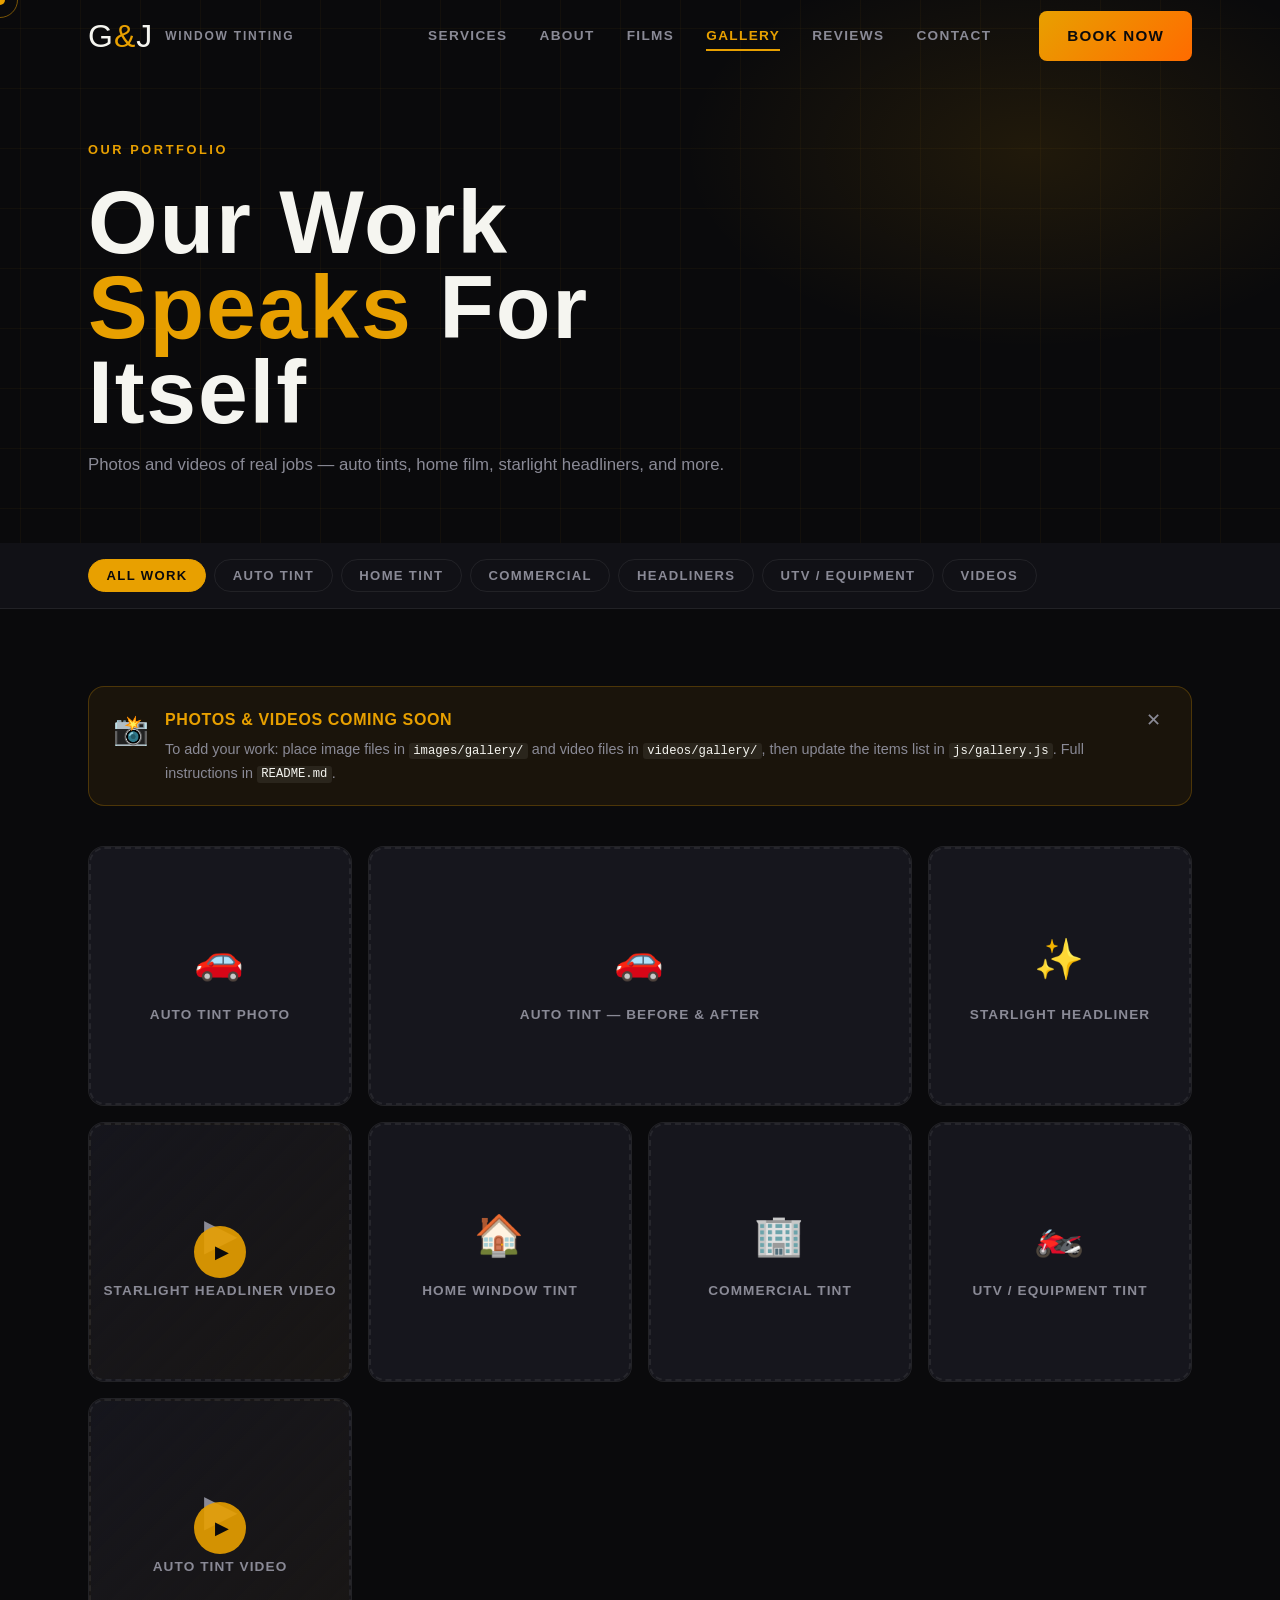
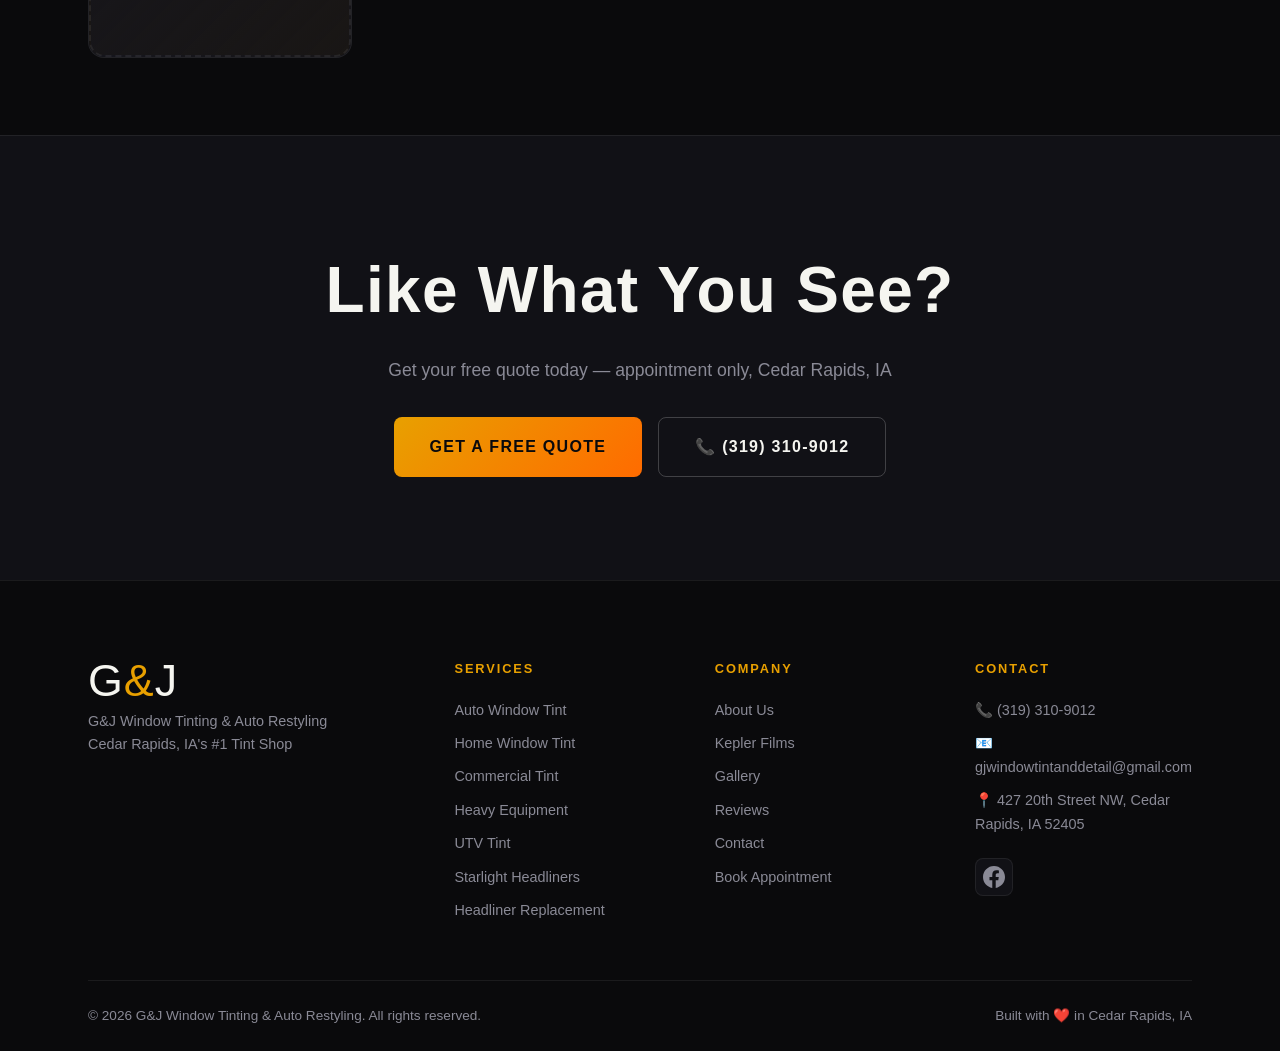
==== gallery.html @ 4f22dc89 "Final project - G&J Window Tinting website" ====
<!DOCTYPE html>
<html lang="en">
<head>
  <meta charset="UTF-8" />
  <meta name="viewport" content="width=device-width, initial-scale=1.0" />
  <meta http-equiv="X-UA-Compatible" content="IE=edge" />

  <!-- SEO -->
  <title>Gallery | G&J Window Tinting & Auto Restyling | Cedar Rapids, IA</title>
  <meta name="description" content="See our work — auto tinting, home window film, commercial tinting, starlight headliners and more. G&J Window Tinting Cedar Rapids, IA." />
  <meta name="robots" content="index, follow" />
  <link rel="canonical" href="https://gjwindowtinting.com/gallery" />

  <!-- Open Graph -->
  <meta property="og:title" content="Gallery | G&J Window Tinting & Auto Restyling" />
  <meta property="og:description" content="Photos and videos of our work in Cedar Rapids, IA." />
  <meta property="og:type" content="website" />
  <meta property="og:url" content="https://gjwindowtinting.com/gallery" />

  <!-- Security -->
  <meta http-equiv="Content-Security-Policy" content="default-src 'self'; script-src 'self' 'unsafe-inline' https://fonts.googleapis.com; style-src 'self' 'unsafe-inline' https://fonts.googleapis.com; font-src 'self' https://fonts.gstatic.com; img-src 'self' data: https: blob:; media-src 'self' blob:; connect-src 'self';" />
  <meta http-equiv="X-Content-Type-Options" content="nosniff" />
  <meta http-equiv="Referrer-Policy" content="strict-origin-when-cross-origin" />

  <!-- Favicons -->
  <link rel="icon" type="image/x-icon" href="/favicon.ico" />
  <link rel="icon" type="image/png" sizes="16x16" href="/favicon-16x16.png" />
  <link rel="icon" type="image/png" sizes="32x32" href="/favicon-32x32.png" />
  <link rel="apple-touch-icon" sizes="180x180" href="/apple-touch-icon.png" />
  <link rel="manifest" href="/site.webmanifest" />
  <meta name="theme-color" content="#0a0a0c" />

  <!-- Fonts -->
  <link rel="preconnect" href="https://fonts.googleapis.com" crossorigin />
  <link rel="preconnect" href="https://fonts.gstatic.com" crossorigin />
  <link href="https://fonts.googleapis.com/css2?family=Bebas+Neue&family=Barlow:wght@300;400;500;600;700&family=Barlow+Condensed:wght@400;600;700&display=swap" rel="stylesheet" />

  <link rel="stylesheet" href="/css/style.css" />
  <link rel="stylesheet" href="/css/animations.css" />
  <link rel="stylesheet" href="/css/gallery.css" />
</head>
<body>

  <!-- ======== CURSOR ======== -->
  <div class="cursor" id="cursor"></div>
  <div class="cursor-follower" id="cursorFollower"></div>

  <!-- ======== HEADER ======== -->
  <header class="header scrolled" id="header">
    <div class="header__inner">
      <a href="/" class="header__logo">
        <span class="logo-gj">G<em>&</em>J</span>
        <span class="logo-text">Window Tinting</span>
      </a>

      <nav class="header__nav" id="nav">
        <a href="/#services">Services</a>
        <a href="/#about">About</a>
        <a href="/#films">Films</a>
        <a href="/gallery" class="active">Gallery</a>
        <a href="/#reviews">Reviews</a>
        <a href="/#contact">Contact</a>
      </nav>

      <a href="/#contact" class="header__cta btn btn--accent">Book Now</a>

      <button class="hamburger" id="hamburger" aria-label="Toggle menu">
        <span></span><span></span><span></span>
      </button>
    </div>

    <div class="mobile-nav" id="mobileNav">
      <a href="/#services" class="mobile-nav__link">Services</a>
      <a href="/#about" class="mobile-nav__link">About</a>
      <a href="/#films" class="mobile-nav__link">Films</a>
      <a href="/gallery" class="mobile-nav__link" style="color:var(--clr-accent)">Gallery</a>
      <a href="/#reviews" class="mobile-nav__link">Reviews</a>
      <a href="/#contact" class="mobile-nav__link">Contact</a>
      <a href="tel:3193109012" class="mobile-nav__link mobile-nav__phone">📞 (319) 310-9012</a>
    </div>
  </header>

  <!-- ======== GALLERY HERO ======== -->
  <section class="gallery-hero">
    <div class="gallery-hero__bg">
      <div class="hero__grid"></div>
      <div class="gallery-hero__glow"></div>
    </div>
    <div class="container">
      <div class="gallery-hero__content">
        <span class="section-label">Our Portfolio</span>
        <h1 class="gallery-hero__title">Our Work<br/><em>Speaks</em> For Itself</h1>
        <p>Photos and videos of real jobs — auto tints, home film, starlight headliners, and more.</p>
      </div>
    </div>
  </section>

  <!-- ======== FILTERS ======== -->
  <div class="gallery-filters" id="galleryFilters">
    <div class="container">
      <div class="gallery-filters__inner">
        <button class="filter-btn active" data-filter="all">All Work</button>
        <button class="filter-btn" data-filter="auto">Auto Tint</button>
        <button class="filter-btn" data-filter="home">Home Tint</button>
        <button class="filter-btn" data-filter="commercial">Commercial</button>
        <button class="filter-btn" data-filter="headliner">Headliners</button>
        <button class="filter-btn" data-filter="utv">UTV / Equipment</button>
        <button class="filter-btn" data-filter="video">Videos</button>
      </div>
    </div>
  </div>

  <!-- ======== GALLERY GRID ======== -->
  <section class="gallery-section">
    <div class="container">

      <!-- Upload notice banner — remove this block once you add real photos -->
      <div class="gallery-notice" id="galleryNotice">
        <div class="gallery-notice__icon">📸</div>
        <div>
          <strong>Photos & Videos Coming Soon</strong>
          <p>To add your work: place image files in <code>images/gallery/</code> and video files in <code>videos/gallery/</code>, then update the items list in <code>js/gallery.js</code>. Full instructions in <code>README.md</code>.</p>
        </div>
        <button class="gallery-notice__close" id="noticeClose" aria-label="Dismiss">✕</button>
      </div>

      <!-- Grid — populated by gallery.js -->
      <div class="gallery-grid" id="galleryGrid">

        <!-- PLACEHOLDER CARDS — replace with real items in js/gallery.js -->
        <div class="gallery-item" data-category="auto" data-type="photo">
          <div class="gallery-item__inner">
            <div class="gallery-placeholder">
              <span class="gallery-placeholder__icon">🚗</span>
              <span>Auto Tint Photo</span>
            </div>
            <div class="gallery-item__overlay">
              <span class="gallery-item__label">Auto Tint</span>
              <span class="gallery-item__zoom">🔍</span>
            </div>
          </div>
        </div>

        <div class="gallery-item gallery-item--wide" data-category="auto" data-type="photo">
          <div class="gallery-item__inner">
            <div class="gallery-placeholder">
              <span class="gallery-placeholder__icon">🚗</span>
              <span>Auto Tint — Before &amp; After</span>
            </div>
            <div class="gallery-item__overlay">
              <span class="gallery-item__label">Auto Tint</span>
              <span class="gallery-item__zoom">🔍</span>
            </div>
          </div>
        </div>

        <div class="gallery-item" data-category="headliner" data-type="photo">
          <div class="gallery-item__inner">
            <div class="gallery-placeholder">
              <span class="gallery-placeholder__icon">✨</span>
              <span>Starlight Headliner</span>
            </div>
            <div class="gallery-item__overlay">
              <span class="gallery-item__label">Starlight Headliner</span>
              <span class="gallery-item__zoom">🔍</span>
            </div>
          </div>
        </div>

        <div class="gallery-item" data-category="headliner" data-type="video">
          <div class="gallery-item__inner">
            <div class="gallery-placeholder gallery-placeholder--video">
              <span class="gallery-placeholder__icon">▶</span>
              <span>Starlight Headliner Video</span>
            </div>
            <div class="gallery-item__overlay">
              <span class="gallery-item__label">Video</span>
              <span class="gallery-item__zoom">▶</span>
            </div>
          </div>
        </div>

        <div class="gallery-item" data-category="home" data-type="photo">
          <div class="gallery-item__inner">
            <div class="gallery-placeholder">
              <span class="gallery-placeholder__icon">🏠</span>
              <span>Home Window Tint</span>
            </div>
            <div class="gallery-item__overlay">
              <span class="gallery-item__label">Home Tint</span>
              <span class="gallery-item__zoom">🔍</span>
            </div>
          </div>
        </div>

        <div class="gallery-item" data-category="commercial" data-type="photo">
          <div class="gallery-item__inner">
            <div class="gallery-placeholder">
              <span class="gallery-placeholder__icon">🏢</span>
              <span>Commercial Tint</span>
            </div>
            <div class="gallery-item__overlay">
              <span class="gallery-item__label">Commercial</span>
              <span class="gallery-item__zoom">🔍</span>
            </div>
          </div>
        </div>

        <div class="gallery-item" data-category="utv" data-type="photo">
          <div class="gallery-item__inner">
            <div class="gallery-placeholder">
              <span class="gallery-placeholder__icon">🏍️</span>
              <span>UTV / Equipment Tint</span>
            </div>
            <div class="gallery-item__overlay">
              <span class="gallery-item__label">UTV / Equipment</span>
              <span class="gallery-item__zoom">🔍</span>
            </div>
          </div>
        </div>

        <div class="gallery-item" data-category="auto" data-type="video">
          <div class="gallery-item__inner">
            <div class="gallery-placeholder gallery-placeholder--video">
              <span class="gallery-placeholder__icon">▶</span>
              <span>Auto Tint Video</span>
            </div>
            <div class="gallery-item__overlay">
              <span class="gallery-item__label">Video</span>
              <span class="gallery-item__zoom">▶</span>
            </div>
          </div>
        </div>

      </div><!-- /gallery-grid -->

      <!-- Empty state (shown when filter returns nothing) -->
      <div class="gallery-empty" id="galleryEmpty" style="display:none;">
        <div class="gallery-empty__icon">📂</div>
        <h3>No items in this category yet</h3>
        <p>Check back soon — we're always adding new work!</p>
      </div>

    </div>
  </section>

  <!-- ======== CTA ======== -->
  <section class="gallery-cta">
    <div class="container">
      <div class="gallery-cta__inner reveal">
        <h2>Like What You See?</h2>
        <p>Get your free quote today — appointment only, Cedar Rapids, IA</p>
        <div class="gallery-cta__btns">
          <a href="/#contact" class="btn btn--accent btn--lg">Get a Free Quote</a>
          <a href="tel:3193109012" class="btn btn--ghost btn--lg">📞 (319) 310-9012</a>
        </div>
      </div>
    </div>
  </section>

  <!-- ======== FOOTER (same as main) ======== -->
  <footer class="footer">
    <div class="container">
      <div class="footer__inner">
        <div class="footer__brand">
          <span class="logo-gj footer__logo">G<em>&</em>J</span>
          <p>G&J Window Tinting & Auto Restyling</p>
          <p>Cedar Rapids, IA's #1 Tint Shop</p>
        </div>
        <div class="footer__links">
          <h4>Services</h4>
          <a href="/#services">Auto Window Tint</a>
          <a href="/#services">Home Window Tint</a>
          <a href="/#services">Commercial Tint</a>
          <a href="/#services">Heavy Equipment</a>
          <a href="/#services">UTV Tint</a>
          <a href="/#services">Starlight Headliners</a>
          <a href="/#services">Headliner Replacement</a>
        </div>
        <div class="footer__links">
          <h4>Company</h4>
          <a href="/#about">About Us</a>
          <a href="/#films">Kepler Films</a>
          <a href="/gallery">Gallery</a>
          <a href="/#reviews">Reviews</a>
          <a href="/#contact">Contact</a>
          <a href="https://app.tintwiz.com/web/cs/anvk2jickwmayuk4" target="_blank" rel="noopener noreferrer">Book Appointment</a>
        </div>
        <div class="footer__contact">
          <h4>Contact</h4>
          <a href="tel:3193109012">📞 (319) 310-9012</a>
          <a href="mailto:gjwindowtintanddetail@gmail.com">📧 gjwindowtintanddetail@gmail.com</a>
          <a href="https://maps.google.com/?q=427+20th+Street+NW+Cedar+Rapids+IA+52405" target="_blank" rel="noopener noreferrer">📍 427 20th Street NW, Cedar Rapids, IA 52405</a>
          <div class="footer__social">
            <a href="https://www.facebook.com/share/1D8xxvSvEb/" target="_blank" rel="noopener noreferrer" aria-label="Facebook">
              <svg viewBox="0 0 24 24" fill="currentColor" width="22" height="22"><path d="M24 12.073c0-6.627-5.373-12-12-12s-12 5.373-12 12c0 5.99 4.388 10.954 10.125 11.854v-8.385H7.078v-3.47h3.047V9.43c0-3.007 1.792-4.669 4.533-4.669 1.312 0 2.686.235 2.686.235v2.953H15.83c-1.491 0-1.956.925-1.956 1.874v2.25h3.328l-.532 3.47h-2.796v8.385C19.612 23.027 24 18.062 24 12.073z"/></svg>
            </a>
          </div>
        </div>
      </div>
      <div class="footer__bottom">
        <p>© <span class="footer-year"></span> G&J Window Tinting & Auto Restyling. All rights reserved.</p>
        <p>Built with ❤️ in Cedar Rapids, IA</p>
      </div>
    </div>
  </footer>

  <!-- ======== LIGHTBOX ======== -->
  <div class="lightbox" id="lightbox" role="dialog" aria-modal="true" aria-label="Media viewer" style="display:none;">
    <button class="lightbox__close" id="lightboxClose" aria-label="Close">✕</button>
    <button class="lightbox__prev" id="lightboxPrev" aria-label="Previous">‹</button>
    <button class="lightbox__next" id="lightboxNext" aria-label="Next">›</button>
    <div class="lightbox__content" id="lightboxContent"></div>
    <div class="lightbox__caption" id="lightboxCaption"></div>
    <div class="lightbox__counter" id="lightboxCounter"></div>
  </div>
  <div class="lightbox__backdrop" id="lightboxBackdrop" style="display:none;"></div>

  <button class="back-to-top" id="backToTop" aria-label="Back to top">↑</button>

  <script src="/js/main.js"></script>
  <script src="/js/gallery.js"></script>
</body>
</html>
---- css/style.css ----
/* ============================================================
   G&J Window Tinting & Auto Restyling — Main Stylesheet
   Aesthetic: Dark Industrial / Performance Auto
   ============================================================ */

/* ---------- CSS Variables ---------- */
:root {
  --clr-bg:        #0a0a0c;
  --clr-bg-2:      #111116;
  --clr-bg-3:      #16161d;
  --clr-accent:    #e8a000;
  --clr-accent-2:  #ff6b00;
  --clr-white:     #f5f5f0;
  --clr-gray:      #8a8a96;
  --clr-gray-2:    #2a2a35;
  --clr-border:    rgba(255,255,255,0.07);

  --font-display: 'Bebas Neue', sans-serif;
  --font-body:    'Barlow', sans-serif;
  --font-cond:    'Barlow Condensed', sans-serif;

  --radius:  8px;
  --radius-lg: 16px;
  --shadow:  0 4px 24px rgba(0,0,0,0.5);
  --shadow-accent: 0 0 40px rgba(232,160,0,0.2);

  --transition: 0.3s cubic-bezier(0.25, 0.46, 0.45, 0.94);
  --transition-slow: 0.6s cubic-bezier(0.25, 0.46, 0.45, 0.94);

  --max-w: 1200px;
  --header-h: 72px;
}

/* ---------- Reset & Base ---------- */
*, *::before, *::after { box-sizing: border-box; margin: 0; padding: 0; }

html {
  scroll-behavior: smooth;
  scroll-padding-top: var(--header-h);
  font-size: 16px;
}

body {
  background: var(--clr-bg);
  color: var(--clr-white);
  font-family: var(--font-body);
  font-weight: 400;
  line-height: 1.65;
  overflow-x: hidden;
  cursor: none;
}

img { max-width: 100%; display: block; }
a { text-decoration: none; color: inherit; }
ul { list-style: none; }
button { cursor: none; border: none; background: none; }

::selection {
  background: var(--clr-accent);
  color: var(--clr-bg);
}

/* ---------- Scrollbar ---------- */
::-webkit-scrollbar { width: 6px; }
::-webkit-scrollbar-track { background: var(--clr-bg); }
::-webkit-scrollbar-thumb { background: var(--clr-accent); border-radius: 3px; }

/* ---------- Custom Cursor ---------- */
.cursor {
  width: 10px; height: 10px;
  background: var(--clr-accent);
  border-radius: 50%;
  position: fixed;
  pointer-events: none;
  z-index: 9999;
  transform: translate(-50%, -50%);
  transition: transform 0.1s, width 0.2s, height 0.2s, opacity 0.2s;
}
.cursor-follower {
  width: 36px; height: 36px;
  border: 1.5px solid rgba(232,160,0,0.5);
  border-radius: 50%;
  position: fixed;
  pointer-events: none;
  z-index: 9998;
  transform: translate(-50%, -50%);
  transition: transform 0.15s ease, width 0.3s, height 0.3s, border-color 0.3s;
}
body:hover .cursor { opacity: 1; }
a:hover ~ .cursor,
button:hover ~ .cursor { transform: translate(-50%, -50%) scale(2); }

/* ---------- Loader ---------- */
.loader {
  position: fixed; inset: 0;
  background: var(--clr-bg);
  z-index: 10000;
  display: flex; align-items: center; justify-content: center;
  transition: opacity 0.6s, visibility 0.6s;
}
.loader.hidden { opacity: 0; visibility: hidden; }
.loader__inner { text-align: center; }
.loader__logo {
  font-family: var(--font-display);
  font-size: 5rem;
  letter-spacing: 4px;
  line-height: 1;
  margin-bottom: 2rem;
}
.loader__logo span { color: var(--clr-accent); }
.loader__bar {
  width: 200px; height: 3px;
  background: var(--clr-gray-2);
  border-radius: 2px;
  overflow: hidden;
  margin: 0 auto;
}
.loader__fill {
  height: 100%;
  background: linear-gradient(90deg, var(--clr-accent), var(--clr-accent-2));
  border-radius: 2px;
  animation: loadFill 1.4s ease forwards;
}
@keyframes loadFill {
  from { width: 0; }
  to { width: 100%; }
}

/* ---------- Utility ---------- */
.container {
  max-width: var(--max-w);
  margin: 0 auto;
  padding: 0 clamp(1rem, 5vw, 3rem);
}

.section { padding: clamp(4rem, 8vw, 8rem) 0; }

.section-label {
  display: inline-block;
  font-family: var(--font-cond);
  font-size: 0.8rem;
  font-weight: 600;
  letter-spacing: 0.2em;
  text-transform: uppercase;
  color: var(--clr-accent);
  margin-bottom: 0.75rem;
}
.section-header {
  text-align: center;
  margin-bottom: clamp(2.5rem, 5vw, 4rem);
}
.section-title {
  font-family: var(--font-display);
  font-size: clamp(2.5rem, 5vw, 4rem);
  line-height: 1;
  letter-spacing: 0.02em;
  margin-bottom: 1rem;
}
.section-sub {
  color: var(--clr-gray);
  font-size: 1.05rem;
  max-width: 520px;
  margin: 0 auto;
}

/* ---------- Buttons ---------- */
.btn {
  display: inline-flex;
  align-items: center;
  gap: 0.5rem;
  padding: 0.75rem 1.75rem;
  font-family: var(--font-cond);
  font-size: 0.95rem;
  font-weight: 600;
  letter-spacing: 0.08em;
  text-transform: uppercase;
  border-radius: var(--radius);
  transition: var(--transition);
  position: relative;
  overflow: hidden;
}
.btn::before {
  content: '';
  position: absolute; inset: 0;
  background: rgba(255,255,255,0.08);
  transform: translateX(-100%);
  transition: transform 0.3s;
}
.btn:hover::before { transform: translateX(0); }

.btn--accent {
  background: linear-gradient(135deg, var(--clr-accent), var(--clr-accent-2));
  color: var(--clr-bg);
}
.btn--accent:hover {
  box-shadow: 0 6px 30px rgba(232,160,0,0.4);
  transform: translateY(-2px);
}
.btn--ghost {
  border: 1.5px solid rgba(255,255,255,0.2);
  color: var(--clr-white);
}
.btn--ghost:hover {
  border-color: var(--clr-accent);
  color: var(--clr-accent);
}
.btn--white {
  background: var(--clr-white);
  color: var(--clr-bg);
}
.btn--white:hover {
  background: #e0e0d8;
  transform: translateY(-2px);
}
.btn--lg { padding: 1rem 2.25rem; font-size: 1rem; }
.btn--sm { padding: 0.5rem 1.1rem; font-size: 0.8rem; }

/* ---------- Reveal Animations ---------- */
.reveal {
  opacity: 0;
  transform: translateY(30px);
  transition: opacity 0.7s ease, transform 0.7s ease;
}
.reveal.visible {
  opacity: 1;
  transform: translateY(0);
}
.reveal--delay-1 { transition-delay: 0.12s; }
.reveal--delay-2 { transition-delay: 0.24s; }
.reveal--delay-3 { transition-delay: 0.36s; }
.reveal--delay-4 { transition-delay: 0.48s; }

/* ============================================================
   HEADER
   ============================================================ */
.header {
  position: fixed; top: 0; left: 0; right: 0;
  height: var(--header-h);
  z-index: 1000;
  transition: background 0.4s, box-shadow 0.4s;
}
.header.scrolled {
  background: rgba(10,10,12,0.95);
  backdrop-filter: blur(16px);
  -webkit-backdrop-filter: blur(16px);
  box-shadow: 0 1px 0 var(--clr-border), 0 4px 24px rgba(0,0,0,0.4);
}
.header__inner {
  max-width: var(--max-w);
  margin: 0 auto;
  padding: 0 clamp(1rem, 5vw, 3rem);
  height: 100%;
  display: flex;
  align-items: center;
  gap: 2rem;
}
.header__logo {
  display: flex; align-items: center; gap: 0.75rem;
  flex-shrink: 0;
}
.logo-gj {
  font-family: var(--font-display);
  font-size: 2rem;
  line-height: 1;
  letter-spacing: 1px;
}
.logo-gj em { color: var(--clr-accent); font-style: normal; }
.logo-text {
  font-family: var(--font-cond);
  font-size: 0.75rem;
  font-weight: 600;
  letter-spacing: 0.15em;
  text-transform: uppercase;
  color: var(--clr-gray);
  line-height: 1.2;
  display: none;
}
@media (min-width: 640px) { .logo-text { display: block; } }

.header__nav {
  display: flex; gap: 2rem;
  margin-left: auto;
}
.header__nav a {
  font-family: var(--font-cond);
  font-size: 0.85rem;
  font-weight: 600;
  letter-spacing: 0.1em;
  text-transform: uppercase;
  color: var(--clr-gray);
  transition: color var(--transition);
  position: relative;
}
.header__nav a::after {
  content: '';
  position: absolute; bottom: -4px; left: 0; right: 0;
  height: 2px; background: var(--clr-accent);
  transform: scaleX(0); transform-origin: left;
  transition: transform var(--transition);
}
.header__nav a:hover { color: var(--clr-white); }
.header__nav a:hover::after { transform: scaleX(1); }

.header__cta { margin-left: 1rem; flex-shrink: 0; }

.hamburger {
  display: none;
  flex-direction: column;
  gap: 5px;
  padding: 4px;
  margin-left: auto;
}
.hamburger span {
  display: block;
  width: 24px; height: 2px;
  background: var(--clr-white);
  transition: var(--transition);
}
.hamburger.open span:nth-child(1) { transform: translateY(7px) rotate(45deg); }
.hamburger.open span:nth-child(2) { opacity: 0; }
.hamburger.open span:nth-child(3) { transform: translateY(-7px) rotate(-45deg); }

.mobile-nav {
  display: none;
  flex-direction: column;
  background: rgba(10,10,12,0.98);
  backdrop-filter: blur(20px);
  border-top: 1px solid var(--clr-border);
  padding: 1.5rem;
  gap: 0.25rem;
}
.mobile-nav.open { display: flex; }
.mobile-nav__link {
  font-family: var(--font-cond);
  font-size: 1.1rem;
  font-weight: 600;
  letter-spacing: 0.1em;
  text-transform: uppercase;
  padding: 0.75rem 0;
  border-bottom: 1px solid var(--clr-border);
  color: var(--clr-gray);
  transition: color var(--transition);
}
.mobile-nav__link:hover { color: var(--clr-accent); }
.mobile-nav__phone { color: var(--clr-accent) !important; margin-top: 0.5rem; }

@media (max-width: 768px) {
  .header__nav, .header__cta { display: none; }
  .hamburger { display: flex; }
}

/* ============================================================
   HERO
   ============================================================ */
.hero {
  min-height: 100vh;
  display: flex;
  align-items: center;
  position: relative;
  overflow: hidden;
  padding-top: var(--header-h);
}
.hero__bg {
  position: absolute; inset: 0;
  overflow: hidden;
}
.hero__grid {
  position: absolute; inset: -50%;
  background-image:
    linear-gradient(rgba(232,160,0,0.04) 1px, transparent 1px),
    linear-gradient(90deg, rgba(232,160,0,0.04) 1px, transparent 1px);
  background-size: 60px 60px;
  animation: gridMove 20s linear infinite;
}
@keyframes gridMove {
  from { transform: translateY(0); }
  to   { transform: translateY(60px); }
}
.hero__glow {
  position: absolute;
  border-radius: 50%;
  filter: blur(80px);
  pointer-events: none;
}
.hero__glow--1 {
  width: 600px; height: 600px;
  background: radial-gradient(circle, rgba(232,160,0,0.12) 0%, transparent 70%);
  top: -100px; right: -100px;
  animation: glowPulse 6s ease-in-out infinite;
}
.hero__glow--2 {
  width: 400px; height: 400px;
  background: radial-gradient(circle, rgba(255,107,0,0.08) 0%, transparent 70%);
  bottom: 100px; left: -50px;
  animation: glowPulse 8s ease-in-out infinite reverse;
}
@keyframes glowPulse {
  0%, 100% { opacity: 0.6; transform: scale(1); }
  50%       { opacity: 1;   transform: scale(1.1); }
}

.hero__content {
  position: relative;
  z-index: 1;
  max-width: var(--max-w);
  margin: 0 auto;
  padding: 0 clamp(1rem, 5vw, 3rem);
  padding-bottom: 4rem;
}
.hero__badge {
  display: inline-flex;
  align-items: center;
  gap: 0.5rem;
  background: rgba(232,160,0,0.1);
  border: 1px solid rgba(232,160,0,0.3);
  color: var(--clr-accent);
  font-family: var(--font-cond);
  font-size: 0.8rem;
  font-weight: 600;
  letter-spacing: 0.1em;
  text-transform: uppercase;
  padding: 0.4rem 1rem;
  border-radius: 100px;
  margin-bottom: 1.5rem;
}
.hero__title {
  font-family: var(--font-display);
  font-size: clamp(4rem, 12vw, 10rem);
  line-height: 0.92;
  letter-spacing: 0.02em;
  margin-bottom: 1.5rem;
  display: flex;
  flex-direction: column;
}
.hero__title-line { display: block; }
.hero__title-line--accent {
  color: transparent;
  -webkit-text-stroke: 2px var(--clr-accent);
  text-shadow: none;
}
.hero__sub {
  font-family: var(--font-cond);
  font-size: clamp(1rem, 2.5vw, 1.3rem);
  font-weight: 600;
  letter-spacing: 0.15em;
  text-transform: uppercase;
  color: var(--clr-gray);
  margin-bottom: 2.5rem;
}
.hero__actions {
  display: flex;
  flex-wrap: wrap;
  gap: 1rem;
  margin-bottom: 3.5rem;
}
.hero__stats {
  display: flex;
  align-items: center;
  gap: 2rem;
  flex-wrap: wrap;
}
.hero__stat {
  display: flex;
  flex-direction: column;
  font-family: var(--font-cond);
  font-size: 0.8rem;
  font-weight: 600;
  letter-spacing: 0.1em;
  text-transform: uppercase;
  color: var(--clr-gray);
}
.hero__stat span {
  font-family: var(--font-display);
  font-size: 2.2rem;
  color: var(--clr-white);
  line-height: 1;
  margin-bottom: 0.2rem;
}
.hero__stat-divider {
  width: 1px; height: 40px;
  background: var(--clr-gray-2);
}

.hero__scroll {
  position: absolute;
  bottom: 2rem; right: clamp(1rem, 5vw, 3rem);
  display: flex;
  flex-direction: column;
  align-items: center;
  gap: 0.75rem;
  z-index: 1;
}
.hero__scroll span {
  font-family: var(--font-cond);
  font-size: 0.7rem;
  font-weight: 600;
  letter-spacing: 0.2em;
  text-transform: uppercase;
  color: var(--clr-gray);
  writing-mode: vertical-rl;
}
.hero__scroll-line {
  width: 1px; height: 60px;
  background: linear-gradient(to bottom, var(--clr-accent), transparent);
  animation: scrollLine 2s ease-in-out infinite;
}
@keyframes scrollLine {
  0% { transform: scaleY(0); transform-origin: top; }
  50% { transform: scaleY(1); transform-origin: top; }
  51% { transform: scaleY(1); transform-origin: bottom; }
  100% { transform: scaleY(0); transform-origin: bottom; }
}

/* ============================================================
   TICKER
   ============================================================ */
.ticker {
  background: var(--clr-accent);
  color: var(--clr-bg);
  overflow: hidden;
  padding: 0.75rem 0;
}
.ticker__track {
  display: flex;
  gap: 2rem;
  align-items: center;
  white-space: nowrap;
  animation: tickerScroll 30s linear infinite;
}
.ticker__track span {
  font-family: var(--font-cond);
  font-size: 0.85rem;
  font-weight: 700;
  letter-spacing: 0.12em;
  text-transform: uppercase;
  flex-shrink: 0;
}
.ticker__dot {
  font-size: 0.5rem !important;
  opacity: 0.6;
}
@keyframes tickerScroll {
  from { transform: translateX(0); }
  to   { transform: translateX(-50%); }
}

/* ============================================================
   SERVICES
   ============================================================ */
.services { background: var(--clr-bg-2); }

.services__grid {
  display: grid;
  grid-template-columns: repeat(auto-fill, minmax(280px, 1fr));
  gap: 1.5rem;
}
.service-card {
  background: var(--clr-bg-3);
  border: 1px solid var(--clr-border);
  border-radius: var(--radius-lg);
  padding: 2rem;
  transition: var(--transition);
  position: relative;
  overflow: hidden;
}
.service-card::before {
  content: '';
  position: absolute; top: 0; left: 0; right: 0;
  height: 2px;
  background: linear-gradient(90deg, var(--clr-accent), var(--clr-accent-2));
  transform: scaleX(0);
  transition: transform var(--transition);
}
.service-card:hover { border-color: rgba(232,160,0,0.3); transform: translateY(-4px); box-shadow: var(--shadow-accent); }
.service-card:hover::before { transform: scaleX(1); }
.service-card__icon { font-size: 2.5rem; margin-bottom: 1rem; }
.service-card h3 {
  font-family: var(--font-cond);
  font-size: 1.25rem;
  font-weight: 700;
  letter-spacing: 0.05em;
  margin-bottom: 0.75rem;
}
.service-card p { color: var(--clr-gray); font-size: 0.95rem; margin-bottom: 1.25rem; }
.service-card__link {
  font-family: var(--font-cond);
  font-size: 0.85rem;
  font-weight: 600;
  letter-spacing: 0.1em;
  text-transform: uppercase;
  color: var(--clr-accent);
  transition: gap var(--transition);
  display: inline-flex; align-items: center; gap: 0.25rem;
}
.service-card__link:hover { gap: 0.5rem; }

.service-card--cta {
  background: linear-gradient(135deg, rgba(232,160,0,0.08), rgba(255,107,0,0.05));
  border-color: rgba(232,160,0,0.2);
  display: flex; flex-direction: column;
}
.service-card--cta p { flex: 1; }

/* ============================================================
   ABOUT
   ============================================================ */
.about { position: relative; overflow: hidden; }
.about__bg-text {
  position: absolute;
  font-family: var(--font-display);
  font-size: clamp(8rem, 20vw, 18rem);
  letter-spacing: 0.05em;
  color: rgba(255,255,255,0.015);
  pointer-events: none;
  white-space: nowrap;
  top: 50%; left: 50%;
  transform: translate(-50%, -50%);
  z-index: 0;
}
.about__inner {
  position: relative; z-index: 1;
  display: grid;
  grid-template-columns: 1fr 1fr;
  gap: clamp(2rem, 5vw, 5rem);
  align-items: start;
}
@media (max-width: 768px) { .about__inner { grid-template-columns: 1fr; } }

.about__left h2 { margin-bottom: 1.5rem; }
.about__left h2 em { color: var(--clr-accent); font-style: normal; }
.about__left p { color: var(--clr-gray); margin-bottom: 1rem; font-size: 1.05rem; }

.about__badges {
  display: flex; gap: 1.5rem; flex-wrap: wrap;
  margin: 2rem 0;
}
.about__badge {
  display: flex; flex-direction: column;
  align-items: center; text-align: center;
  gap: 0.25rem;
  font-family: var(--font-cond);
  font-size: 0.75rem;
  font-weight: 600;
  letter-spacing: 0.05em;
  color: var(--clr-gray);
  text-transform: uppercase;
  line-height: 1.3;
}
.about__badge-num {
  font-family: var(--font-display);
  font-size: 2.5rem;
  color: var(--clr-accent);
  line-height: 1;
}

.about__right {
  display: grid;
  grid-template-columns: 1fr 1fr;
  gap: 1rem;
}
@media (max-width: 480px) { .about__right { grid-template-columns: 1fr; } }

.about__card {
  background: var(--clr-bg-2);
  border: 1px solid var(--clr-border);
  border-radius: var(--radius-lg);
  padding: 1.5rem;
  transition: var(--transition);
}
.about__card:hover { border-color: rgba(232,160,0,0.3); }
.about__card-icon { font-size: 1.8rem; margin-bottom: 0.75rem; }
.about__card h4 {
  font-family: var(--font-cond);
  font-size: 1rem;
  font-weight: 700;
  letter-spacing: 0.05em;
  text-transform: uppercase;
  margin-bottom: 0.4rem;
}
.about__card p { color: var(--clr-gray); font-size: 0.9rem; margin-bottom: 0.75rem; }
.about__card--accent { grid-column: span 2; border-color: rgba(232,160,0,0.2); }
@media (max-width: 480px) { .about__card--accent { grid-column: span 1; } }

/* ============================================================
   FILMS
   ============================================================ */
.films { background: var(--clr-bg-2); }

.films__grid {
  display: grid;
  grid-template-columns: repeat(auto-fill, minmax(280px, 1fr));
  gap: 1.5rem;
}
.film-card {
  background: var(--clr-bg-3);
  border: 1px solid var(--clr-border);
  border-radius: var(--radius-lg);
  padding: 2rem;
  transition: var(--transition);
  position: relative;
}
.film-card:hover { transform: translateY(-4px); border-color: rgba(232,160,0,0.3); }
.film-card__badge {
  display: inline-block;
  font-family: var(--font-cond);
  font-size: 0.7rem;
  font-weight: 700;
  letter-spacing: 0.15em;
  text-transform: uppercase;
  color: #fff;
  padding: 0.3rem 0.75rem;
  border-radius: 4px;
  margin-bottom: 0.75rem;
}
.film-card h3 {
  font-family: var(--font-display);
  font-size: 2rem;
  letter-spacing: 0.02em;
  margin-bottom: 0.2rem;
}
.film-card__type {
  font-family: var(--font-cond);
  font-size: 0.8rem;
  font-weight: 600;
  letter-spacing: 0.1em;
  text-transform: uppercase;
  color: var(--clr-gray);
  margin-bottom: 1rem;
}
.film-card ul { display: flex; flex-direction: column; gap: 0.4rem; }
.film-card li {
  color: var(--clr-gray);
  font-size: 0.9rem;
  padding-left: 1rem;
  position: relative;
}
.film-card li::before {
  content: '▸';
  position: absolute; left: 0;
  color: var(--clr-accent);
  font-size: 0.7rem;
}

.film-card--quote {
  display: flex; flex-direction: column; align-items: flex-start;
  background: linear-gradient(135deg, rgba(232,160,0,0.07), rgba(255,107,0,0.04));
  border-color: rgba(232,160,0,0.2);
}
.film-card__icon { font-size: 2.5rem; margin-bottom: 1rem; }
.film-card--quote h3 { font-family: var(--font-cond); font-size: 1.2rem; font-weight: 700; letter-spacing: 0.05em; }
.film-card--quote p { color: var(--clr-gray); font-size: 0.95rem; margin: 0.75rem 0 1.5rem; flex: 1; }

/* ============================================================
   REVIEWS
   ============================================================ */
.reviews {
  position: relative;
  overflow: hidden;
}
.reviews__bg {
  position: absolute; inset: 0;
}
.reviews__glow {
  position: absolute;
  width: 800px; height: 800px;
  background: radial-gradient(circle, rgba(232,160,0,0.06) 0%, transparent 65%);
  top: 50%; left: 50%;
  transform: translate(-50%, -50%);
  pointer-events: none;
}
.reviews .container { position: relative; z-index: 1; }

.reviews__stars {
  font-size: 1.8rem;
  color: var(--clr-accent);
  letter-spacing: 4px;
  margin: 0.5rem 0 0.75rem;
}
.reviews__grid {
  display: grid;
  grid-template-columns: repeat(auto-fill, minmax(300px, 1fr));
  gap: 1.5rem;
  margin-bottom: 3rem;
}
.review-card {
  background: var(--clr-bg-2);
  border: 1px solid var(--clr-border);
  border-radius: var(--radius-lg);
  padding: 2rem;
  transition: var(--transition);
  position: relative;
}
.review-card::before {
  content: '"';
  position: absolute; top: 1rem; right: 1.5rem;
  font-family: Georgia, serif;
  font-size: 5rem;
  line-height: 1;
  color: rgba(232,160,0,0.1);
  pointer-events: none;
}
.review-card:hover { border-color: rgba(232,160,0,0.3); transform: translateY(-4px); }
.review-card__stars { color: var(--clr-accent); letter-spacing: 2px; margin-bottom: 1rem; font-size: 1rem; }
.review-card p { color: var(--clr-gray); font-style: italic; margin-bottom: 1.25rem; line-height: 1.7; }
.review-card__author { font-weight: 600; font-size: 0.95rem; }
.review-card__source {
  font-family: var(--font-cond);
  font-size: 0.75rem;
  font-weight: 600;
  letter-spacing: 0.1em;
  text-transform: uppercase;
  color: var(--clr-gray);
  margin-top: 0.2rem;
}
.reviews__cta { text-align: center; }
.reviews__cta p { color: var(--clr-gray); margin-bottom: 1rem; }

/* ============================================================
   BOOKING BANNER
   ============================================================ */
.booking-banner {
  background: linear-gradient(135deg, var(--clr-accent), var(--clr-accent-2));
  padding: clamp(3rem, 6vw, 5rem) 0;
}
.booking-banner__inner {
  display: flex;
  align-items: center;
  justify-content: space-between;
  gap: 2rem;
  flex-wrap: wrap;
}
.booking-banner__text h2 {
  font-family: var(--font-display);
  font-size: clamp(1.8rem, 4vw, 3rem);
  color: var(--clr-bg);
  letter-spacing: 0.02em;
  line-height: 1.1;
  margin-bottom: 0.5rem;
}
.booking-banner__text p { color: rgba(0,0,0,0.6); font-size: 1.05rem; }
.booking-banner__actions { display: flex; gap: 1rem; flex-wrap: wrap; }
.booking-banner .btn--accent {
  background: var(--clr-bg);
  color: var(--clr-accent);
}

/* ============================================================
   CONTACT
   ============================================================ */
.contact { background: var(--clr-bg-2); }

.contact__inner {
  display: grid;
  grid-template-columns: 1fr 2fr;
  gap: clamp(2rem, 5vw, 4rem);
  align-items: start;
}
@media (max-width: 900px) { .contact__inner { grid-template-columns: 1fr; } }

.contact__info h3 {
  font-family: var(--font-display);
  font-size: 1.8rem;
  letter-spacing: 0.02em;
  margin-bottom: 2rem;
}
.contact__item {
  display: flex;
  gap: 1rem;
  margin-bottom: 1.5rem;
  align-items: flex-start;
}
.contact__item-icon {
  font-size: 1.4rem;
  flex-shrink: 0;
  margin-top: 0.1rem;
}
.contact__item span {
  font-family: var(--font-cond);
  font-size: 0.75rem;
  font-weight: 600;
  letter-spacing: 0.1em;
  text-transform: uppercase;
  color: var(--clr-gray);
  display: block;
  margin-bottom: 0.2rem;
}
.contact__item a, .contact__item p {
  color: var(--clr-white);
  font-size: 0.95rem;
  transition: color var(--transition);
}
.contact__item a:hover { color: var(--clr-accent); }

.contact__social { display: flex; gap: 0.75rem; margin-top: 2rem; flex-wrap: wrap; }
.contact__social-btn {
  display: inline-flex; align-items: center; gap: 0.5rem;
  background: var(--clr-bg-3);
  border: 1px solid var(--clr-border);
  border-radius: var(--radius);
  padding: 0.6rem 1rem;
  font-family: var(--font-cond);
  font-size: 0.85rem;
  font-weight: 600;
  letter-spacing: 0.05em;
  text-transform: uppercase;
  transition: var(--transition);
}
.contact__social-btn:hover { border-color: var(--clr-accent); color: var(--clr-accent); }

.contact__form { }
.form-wrapper {
  background: var(--clr-bg-3);
  border: 1px solid var(--clr-border);
  border-radius: var(--radius-lg);
  overflow: hidden;
  min-height: 400px;
}
.form-placeholder {
  display: flex; flex-direction: column;
  align-items: center; justify-content: center;
  text-align: center;
  padding: 3rem 2rem;
  min-height: 400px;
}
.form-placeholder__icon { font-size: 3rem; margin-bottom: 1rem; }
.form-placeholder h3 {
  font-family: var(--font-cond);
  font-size: 1.4rem;
  font-weight: 700;
  margin-bottom: 0.75rem;
}
.form-placeholder p { color: var(--clr-gray); margin-bottom: 1rem; }
.form-placeholder__code {
  background: var(--clr-bg);
  border: 1px solid var(--clr-border);
  border-radius: var(--radius);
  padding: 0.75rem 1.25rem;
  margin: 0.5rem 0;
}
.form-placeholder__code code { font-size: 0.8rem; color: var(--clr-accent); font-family: monospace; }
.form-placeholder__note { font-size: 0.85rem; color: var(--clr-gray); }
.form-placeholder__note strong { color: var(--clr-accent); }
.form-placeholder__note code { font-family: monospace; color: var(--clr-white); }

/* ============================================================
   MAP
   ============================================================ */
.map-section { position: relative; line-height: 0; }
.map-section__label {
  position: absolute; top: 1.5rem; left: 50%; transform: translateX(-50%);
  z-index: 1;
  background: rgba(10,10,12,0.9);
  backdrop-filter: blur(10px);
  border: 1px solid var(--clr-border);
  border-radius: 100px;
  padding: 0.5rem 1.25rem;
  font-family: var(--font-cond);
  font-size: 0.85rem;
  font-weight: 600;
  letter-spacing: 0.1em;
  text-transform: uppercase;
  white-space: nowrap;
}
.map-section iframe { display: block; width: 100%; filter: grayscale(0.5) invert(0.9) hue-rotate(180deg); opacity: 0.85; }

/* ============================================================
   FOOTER
   ============================================================ */
.footer {
  background: var(--clr-bg);
  border-top: 1px solid var(--clr-border);
  padding: clamp(3rem, 6vw, 5rem) 0 0;
}
.footer__inner {
  display: grid;
  grid-template-columns: 1.5fr 1fr 1fr 1fr;
  gap: 3rem;
  padding-bottom: 3rem;
}
@media (max-width: 900px) { .footer__inner { grid-template-columns: 1fr 1fr; } }
@media (max-width: 500px) { .footer__inner { grid-template-columns: 1fr; } }

.footer__logo { font-size: 2.8rem; display: block; margin-bottom: 0.5rem; }
.footer__brand p { color: var(--clr-gray); font-size: 0.9rem; line-height: 1.6; }

.footer__links h4, .footer__contact h4 {
  font-family: var(--font-cond);
  font-size: 0.8rem;
  font-weight: 700;
  letter-spacing: 0.15em;
  text-transform: uppercase;
  color: var(--clr-accent);
  margin-bottom: 1.25rem;
}
.footer__links, .footer__contact { display: flex; flex-direction: column; }
.footer__links a, .footer__contact a {
  color: var(--clr-gray);
  font-size: 0.9rem;
  margin-bottom: 0.6rem;
  transition: color var(--transition);
}
.footer__links a:hover, .footer__contact a:hover { color: var(--clr-white); }

.footer__social {
  display: flex; gap: 0.75rem; margin-top: 0.75rem;
}
.footer__social a {
  display: flex; align-items: center; justify-content: center;
  width: 38px; height: 38px;
  background: var(--clr-bg-2);
  border: 1px solid var(--clr-border);
  border-radius: var(--radius);
  color: var(--clr-gray);
  transition: var(--transition);
  margin-bottom: 0;
}
.footer__social a:hover { border-color: var(--clr-accent); color: var(--clr-accent); }

.footer__bottom {
  border-top: 1px solid var(--clr-border);
  padding: 1.5rem 0;
  display: flex;
  justify-content: space-between;
  flex-wrap: wrap;
  gap: 0.5rem;
}
.footer__bottom p { color: var(--clr-gray); font-size: 0.85rem; }

/* ============================================================
   BACK TO TOP
   ============================================================ */
.back-to-top {
  position: fixed;
  bottom: 2rem; right: 2rem;
  width: 44px; height: 44px;
  background: var(--clr-accent);
  color: var(--clr-bg);
  border-radius: 50%;
  font-size: 1.1rem;
  font-weight: 700;
  display: flex; align-items: center; justify-content: center;
  z-index: 100;
  opacity: 0; pointer-events: none;
  transition: opacity var(--transition), transform var(--transition);
  box-shadow: 0 4px 16px rgba(232,160,0,0.3);
}
.back-to-top.visible { opacity: 1; pointer-events: auto; }
.back-to-top:hover { transform: translateY(-3px); }

/* ============================================================
   RESPONSIVE TWEAKS
   ============================================================ */
@media (max-width: 480px) {
  .hero__stat-divider { display: none; }
  .hero__stats { gap: 1.5rem; }
  .booking-banner__inner { flex-direction: column; align-items: flex-start; }
}

@media (prefers-reduced-motion: reduce) {
  *, *::before, *::after {
    animation-duration: 0.01ms !important;
    transition-duration: 0.01ms !important;
  }
  .reveal { opacity: 1 !important; transform: none !important; }
}
---- css/animations.css ----
/* ============================================================
   G&J Window Tinting — Animated Backgrounds
   All CSS/Canvas — zero external images, zero copyright issues
   ============================================================ */

/* ============================================================
   HERO — Canvas + Light Rays + Glass Panes
   ============================================================ */

.hero__canvas {
  position: absolute;
  inset: 0;
  width: 100%;
  height: 100%;
  opacity: 0.55;
  pointer-events: none;
}

/* ---- Light rays (sun rays through tinted glass) ---- */
.hero__rays {
  position: absolute;
  inset: 0;
  overflow: hidden;
  pointer-events: none;
}

.hero__ray {
  position: absolute;
  top: -20%;
  width: 3px;
  height: 160%;
  background: linear-gradient(
    to bottom,
    transparent 0%,
    rgba(232, 160, 0, 0.12) 20%,
    rgba(232, 160, 0, 0.06) 60%,
    transparent 100%
  );
  transform-origin: top center;
  border-radius: 100px;
  filter: blur(4px);
}

.hero__ray--1 {
  left: 15%;
  width: 80px;
  transform: rotate(-8deg);
  animation: raySwing 9s ease-in-out infinite;
  opacity: 0.7;
}
.hero__ray--2 {
  left: 35%;
  width: 40px;
  transform: rotate(3deg);
  animation: raySwing 12s ease-in-out infinite reverse;
  opacity: 0.5;
}
.hero__ray--3 {
  left: 55%;
  width: 100px;
  transform: rotate(-5deg);
  animation: raySwing 7s ease-in-out infinite 2s;
  opacity: 0.6;
}
.hero__ray--4 {
  left: 72%;
  width: 50px;
  transform: rotate(10deg);
  animation: raySwing 11s ease-in-out infinite 1s reverse;
  opacity: 0.4;
}
.hero__ray--5 {
  left: 85%;
  width: 30px;
  transform: rotate(-12deg);
  animation: raySwing 8s ease-in-out infinite 3s;
  opacity: 0.5;
}

@keyframes raySwing {
  0%   { transform: rotate(var(--r, -8deg)) translateX(0); opacity: 0.3; }
  50%  { transform: rotate(calc(var(--r, -8deg) + 4deg)) translateX(8px); opacity: 0.9; }
  100% { transform: rotate(var(--r, -8deg)) translateX(0); opacity: 0.3; }
}

/* ---- Tinted glass panes ---- */
.hero__panes {
  position: absolute;
  inset: 0;
  overflow: hidden;
  pointer-events: none;
}

.hero__pane {
  position: absolute;
  border-radius: 2px;
  backdrop-filter: blur(1px);
  -webkit-backdrop-filter: blur(1px);
}

.hero__pane--1 {
  right: -5%;
  top: 5%;
  width: 28vw;
  height: 90vh;
  background: linear-gradient(
    135deg,
    rgba(232, 160, 0, 0.04) 0%,
    rgba(20, 20, 30, 0.3) 40%,
    rgba(232, 160, 0, 0.02) 100%
  );
  border-left: 1px solid rgba(232, 160, 0, 0.08);
  border-top: 1px solid rgba(232, 160, 0, 0.05);
  transform: skewX(-4deg);
  animation: paneShimmer 8s ease-in-out infinite;
}

.hero__pane--2 {
  right: 18%;
  top: 0;
  width: 8vw;
  height: 100vh;
  background: linear-gradient(
    180deg,
    rgba(232, 160, 0, 0.06) 0%,
    transparent 50%,
    rgba(232, 160, 0, 0.03) 100%
  );
  border-left: 1px solid rgba(232, 160, 0, 0.06);
  transform: skewX(-2deg);
  animation: paneShimmer 11s ease-in-out infinite 2s reverse;
}

.hero__pane--3 {
  right: 8%;
  top: 10%;
  width: 4vw;
  height: 80vh;
  background: linear-gradient(
    180deg,
    transparent 0%,
    rgba(255, 200, 80, 0.05) 40%,
    transparent 100%
  );
  border-right: 1px solid rgba(232, 160, 0, 0.1);
  transform: skewX(2deg);
  animation: paneShimmer 6s ease-in-out infinite 1s;
}

@keyframes paneShimmer {
  0%   { opacity: 0.4; }
  50%  { opacity: 1; }
  100% { opacity: 0.4; }
}

/* ---- Horizontal scan line (like light moving across glass) ---- */
.hero__bg::after {
  content: '';
  position: absolute;
  left: 0; right: 0;
  height: 2px;
  background: linear-gradient(
    90deg,
    transparent 0%,
    rgba(232, 160, 0, 0.15) 30%,
    rgba(232, 160, 0, 0.4) 50%,
    rgba(232, 160, 0, 0.15) 70%,
    transparent 100%
  );
  filter: blur(3px);
  animation: scanLine 6s ease-in-out infinite;
  pointer-events: none;
}

@keyframes scanLine {
  0%   { top: 10%; opacity: 0; }
  10%  { opacity: 1; }
  90%  { opacity: 1; }
  100% { top: 90%; opacity: 0; }
}

/* ============================================================
   SERVICES — Animated Film / Tint Layer Backgrounds
   ============================================================ */

.services {
  position: relative;
  overflow: hidden;
}

.services__bg {
  position: absolute;
  inset: 0;
  pointer-events: none;
  overflow: hidden;
}

/* Large translucent "film roll" rectangles */
.services__film {
  position: absolute;
  border-radius: 4px;
}

.services__film--1 {
  top: -10%;
  right: -8%;
  width: 45vw;
  height: 120%;
  background: linear-gradient(
    160deg,
    rgba(232, 160, 0, 0.025) 0%,
    rgba(30, 30, 40, 0.4) 50%,
    transparent 100%
  );
  border: 1px solid rgba(232, 160, 0, 0.04);
  transform: rotate(3deg);
  animation: filmFloat 14s ease-in-out infinite;
}

.services__film--2 {
  bottom: -15%;
  left: -5%;
  width: 30vw;
  height: 70%;
  background: linear-gradient(
    340deg,
    transparent 0%,
    rgba(255, 107, 0, 0.03) 50%,
    rgba(232, 160, 0, 0.02) 100%
  );
  border: 1px solid rgba(255, 107, 0, 0.04);
  transform: rotate(-5deg);
  animation: filmFloat 18s ease-in-out infinite reverse 3s;
}

.services__film--3 {
  top: 20%;
  left: 30%;
  width: 60vw;
  height: 60%;
  background: radial-gradient(
    ellipse at 30% 50%,
    rgba(232, 160, 0, 0.03) 0%,
    transparent 60%
  );
  animation: filmFloat 22s ease-in-out infinite 6s;
}

@keyframes filmFloat {
  0%   { transform: rotate(var(--rot, 3deg)) translateY(0); }
  50%  { transform: rotate(calc(var(--rot, 3deg) + 1deg)) translateY(-15px); }
  100% { transform: rotate(var(--rot, 3deg)) translateY(0); }
}

/* Moving shimmer line across services */
.services__shimmer {
  position: absolute;
  top: 0; bottom: 0;
  width: 1px;
  background: linear-gradient(
    to bottom,
    transparent 0%,
    rgba(232, 160, 0, 0.2) 30%,
    rgba(232, 160, 0, 0.5) 50%,
    rgba(232, 160, 0, 0.2) 70%,
    transparent 100%
  );
  filter: blur(2px);
  animation: shimmerSlide 8s ease-in-out infinite;
  pointer-events: none;
}

@keyframes shimmerSlide {
  0%   { left: -5%; opacity: 0; }
  5%   { opacity: 1; }
  95%  { opacity: 1; }
  100% { left: 105%; opacity: 0; }
}

/* ============================================================
   ABOUT — Starfield Canvas (Starlight Headliner theme)
   ============================================================ */

.about {
  position: relative;
  overflow: hidden;
}

.about__stars {
  position: absolute;
  inset: 0;
  width: 100%;
  height: 100%;
  pointer-events: none;
  opacity: 0.7;
}

/* ============================================================
   FILMS SECTION — Prismatic / Rainbow shimmer on bg
   ============================================================ */

.films {
  position: relative;
  overflow: hidden;
}

.films::before {
  content: '';
  position: absolute;
  inset: 0;
  background:
    radial-gradient(ellipse 80% 40% at 80% 50%, rgba(120, 80, 200, 0.04) 0%, transparent 60%),
    radial-gradient(ellipse 60% 60% at 20% 80%, rgba(0, 160, 200, 0.04) 0%, transparent 60%),
    radial-gradient(ellipse 50% 50% at 50% 20%, rgba(232, 160, 0, 0.04) 0%, transparent 60%);
  animation: prismShift 12s ease-in-out infinite;
  pointer-events: none;
}

@keyframes prismShift {
  0%   { opacity: 0.5; transform: scale(1); }
  33%  { opacity: 1;   transform: scale(1.03); }
  66%  { opacity: 0.7; transform: scale(0.98); }
  100% { opacity: 0.5; transform: scale(1); }
}

/* Diagonal light bands (like light through window film) */
.films::after {
  content: '';
  position: absolute;
  top: -50%;
  left: -50%;
  width: 200%;
  height: 200%;
  background: repeating-linear-gradient(
    55deg,
    transparent 0px,
    transparent 80px,
    rgba(232, 160, 0, 0.012) 80px,
    rgba(232, 160, 0, 0.012) 82px
  );
  animation: diagonalDrift 20s linear infinite;
  pointer-events: none;
}

@keyframes diagonalDrift {
  from { transform: translateX(0); }
  to   { transform: translateX(82px); }
}

/* ============================================================
   REVIEWS — Animated particle glow bg
   ============================================================ */

.reviews::before {
  content: '';
  position: absolute;
  inset: 0;
  background: radial-gradient(
    ellipse 100% 80% at 50% 50%,
    rgba(232, 160, 0, 0.04) 0%,
    transparent 70%
  );
  animation: reviewPulse 7s ease-in-out infinite;
  pointer-events: none;
}

@keyframes reviewPulse {
  0%, 100% { transform: scale(1);    opacity: 0.5; }
  50%       { transform: scale(1.08); opacity: 1; }
}

/* Subtle star dots in reviews bg */
.reviews::after {
  content: '';
  position: absolute;
  inset: 0;
  background-image:
    radial-gradient(1px 1px at 15% 25%, rgba(232,160,0,0.3) 0%, transparent 100%),
    radial-gradient(1px 1px at 85% 15%, rgba(232,160,0,0.2) 0%, transparent 100%),
    radial-gradient(1px 1px at 45% 75%, rgba(232,160,0,0.25) 0%, transparent 100%),
    radial-gradient(1px 1px at 70% 55%, rgba(255,200,80,0.2) 0%, transparent 100%),
    radial-gradient(1px 1px at 30% 60%, rgba(232,160,0,0.15) 0%, transparent 100%),
    radial-gradient(1px 1px at 90% 80%, rgba(232,160,0,0.2) 0%, transparent 100%),
    radial-gradient(1px 1px at 10% 90%, rgba(255,200,80,0.15) 0%, transparent 100%),
    radial-gradient(2px 2px at 60% 30%, rgba(232,160,0,0.15) 0%, transparent 100%);
  pointer-events: none;
  animation: starsTwinkle 4s ease-in-out infinite alternate;
}

@keyframes starsTwinkle {
  from { opacity: 0.4; }
  to   { opacity: 1; }
}

/* ============================================================
   CONTACT SECTION — Subtle grid + glow
   ============================================================ */

.contact {
  position: relative;
  overflow: hidden;
}

.contact::before {
  content: '';
  position: absolute;
  inset: 0;
  background-image:
    linear-gradient(rgba(232,160,0,0.025) 1px, transparent 1px),
    linear-gradient(90deg, rgba(232,160,0,0.025) 1px, transparent 1px);
  background-size: 40px 40px;
  pointer-events: none;
  mask-image: radial-gradient(ellipse 80% 80% at 50% 50%, black 0%, transparent 100%);
  -webkit-mask-image: radial-gradient(ellipse 80% 80% at 50% 50%, black 0%, transparent 100%);
}

/* ============================================================
   BOOKING BANNER — animated gradient shift
   ============================================================ */

.booking-banner {
  background-size: 200% 200%;
  background-image: linear-gradient(
    135deg,
    var(--clr-accent) 0%,
    var(--clr-accent-2) 40%,
    #ffb700 70%,
    var(--clr-accent) 100%
  );
  animation: bannerGradient 6s ease infinite;
}

@keyframes bannerGradient {
  0%   { background-position: 0% 50%; }
  50%  { background-position: 100% 50%; }
  100% { background-position: 0% 50%; }
}

/* ============================================================
   TICKER — enhanced with glow
   ============================================================ */

.ticker {
  position: relative;
  overflow: hidden;
}

.ticker::before,
.ticker::after {
  content: '';
  position: absolute;
  top: 0; bottom: 0;
  width: 80px;
  z-index: 1;
  pointer-events: none;
}
.ticker::before {
  left: 0;
  background: linear-gradient(to right, var(--clr-accent), transparent);
}
.ticker::after {
  right: 0;
  background: linear-gradient(to left, var(--clr-accent), transparent);
}

/* ============================================================
   REDUCE MOTION — respect user preference
   ============================================================ */

@media (prefers-reduced-motion: reduce) {
  .hero__ray,
  .hero__pane,
  .hero__bg::after,
  .services__film,
  .services__shimmer,
  .films::before,
  .films::after,
  .reviews::before,
  .booking-banner {
    animation: none !important;
  }
}
---- css/gallery.css ----
/* ============================================================
   G&J Window Tinting — Gallery Styles
   ============================================================ */

/* ---- Gallery Hero ---- */
.gallery-hero {
  position: relative;
  overflow: hidden;
  padding: calc(var(--header-h) + 4rem) 0 4rem;
  background: var(--clr-bg);
}
.gallery-hero__bg {
  position: absolute; inset: 0; overflow: hidden;
}
.gallery-hero__glow {
  position: absolute;
  width: 700px; height: 400px;
  background: radial-gradient(ellipse, rgba(232,160,0,0.10) 0%, transparent 70%);
  top: -50px; right: -100px;
  pointer-events: none;
  animation: glowPulse 6s ease-in-out infinite;
}
.gallery-hero__content {
  position: relative; z-index: 1;
  max-width: 640px;
}
.gallery-hero__title {
  font-family: var(--font-display);
  font-size: clamp(3rem, 7vw, 6rem);
  line-height: 0.95;
  letter-spacing: 0.02em;
  margin: 0.5rem 0 1rem;
}
.gallery-hero__title em {
  color: var(--clr-accent);
  font-style: normal;
}
.gallery-hero__content p {
  color: var(--clr-gray);
  font-size: 1.05rem;
}

/* ---- Filters ---- */
.gallery-filters {
  background: var(--clr-bg-2);
  border-bottom: 1px solid var(--clr-border);
  position: sticky;
  top: var(--header-h);
  z-index: 90;
  backdrop-filter: blur(12px);
  -webkit-backdrop-filter: blur(12px);
}
.gallery-filters__inner {
  display: flex;
  align-items: center;
  gap: 0.5rem;
  overflow-x: auto;
  padding: 1rem 0;
  scrollbar-width: none;
  -ms-overflow-style: none;
}
.gallery-filters__inner::-webkit-scrollbar { display: none; }

.filter-btn {
  flex-shrink: 0;
  font-family: var(--font-cond);
  font-size: 0.82rem;
  font-weight: 600;
  letter-spacing: 0.1em;
  text-transform: uppercase;
  padding: 0.5rem 1.1rem;
  border-radius: 100px;
  border: 1.5px solid var(--clr-border);
  color: var(--clr-gray);
  background: transparent;
  transition: var(--transition);
  cursor: pointer;
  white-space: nowrap;
}
.filter-btn:hover {
  border-color: var(--clr-accent);
  color: var(--clr-accent);
}
.filter-btn.active {
  background: var(--clr-accent);
  border-color: var(--clr-accent);
  color: var(--clr-bg);
}

/* ---- Notice Banner ---- */
.gallery-notice {
  display: flex;
  align-items: flex-start;
  gap: 1rem;
  background: rgba(232, 160, 0, 0.07);
  border: 1px solid rgba(232, 160, 0, 0.25);
  border-radius: var(--radius-lg);
  padding: 1.25rem 1.5rem;
  margin-bottom: 2.5rem;
}
.gallery-notice__icon { font-size: 1.8rem; flex-shrink: 0; }
.gallery-notice strong {
  display: block;
  font-family: var(--font-cond);
  font-size: 1rem;
  font-weight: 700;
  letter-spacing: 0.04em;
  text-transform: uppercase;
  color: var(--clr-accent);
  margin-bottom: 0.3rem;
}
.gallery-notice p { color: var(--clr-gray); font-size: 0.9rem; line-height: 1.6; }
.gallery-notice code {
  font-family: monospace;
  background: rgba(255,255,255,0.07);
  padding: 0.1em 0.35em;
  border-radius: 3px;
  font-size: 0.85em;
  color: var(--clr-white);
}
.gallery-notice__close {
  margin-left: auto;
  flex-shrink: 0;
  font-size: 1.1rem;
  color: var(--clr-gray);
  padding: 0.2rem 0.4rem;
  cursor: pointer;
  transition: color var(--transition);
  background: none; border: none;
}
.gallery-notice__close:hover { color: var(--clr-white); }

/* ---- Gallery Section ---- */
.gallery-section {
  background: var(--clr-bg);
  padding: clamp(3rem, 6vw, 5rem) 0;
}

/* ---- Masonry-style Grid ---- */
.gallery-grid {
  display: grid;
  grid-template-columns: repeat(auto-fill, minmax(280px, 1fr));
  grid-auto-rows: 260px;
  gap: 1rem;
}
@media (min-width: 768px) {
  .gallery-grid {
    grid-template-columns: repeat(3, 1fr);
  }
}
@media (min-width: 1100px) {
  .gallery-grid {
    grid-template-columns: repeat(4, 1fr);
  }
}

/* Wide items span 2 columns */
.gallery-item--wide {
  grid-column: span 2;
}
/* Tall items span 2 rows */
.gallery-item--tall {
  grid-row: span 2;
}
/* Feature item spans 2×2 */
.gallery-item--feature {
  grid-column: span 2;
  grid-row: span 2;
}

@media (max-width: 600px) {
  .gallery-item--wide,
  .gallery-item--tall,
  .gallery-item--feature {
    grid-column: span 1;
    grid-row: span 1;
  }
}

/* ---- Gallery Item ---- */
.gallery-item {
  position: relative;
  border-radius: var(--radius-lg);
  overflow: hidden;
  cursor: pointer;
  background: var(--clr-bg-2);
  border: 1px solid var(--clr-border);
  transition: transform 0.3s ease, box-shadow 0.3s ease;
}
.gallery-item:hover {
  transform: scale(1.02);
  box-shadow: 0 8px 32px rgba(0,0,0,0.5), 0 0 0 1px rgba(232,160,0,0.3);
  z-index: 1;
}
.gallery-item__inner {
  width: 100%; height: 100%;
  position: relative;
  overflow: hidden;
}

/* Actual image/video inside an item */
.gallery-item img,
.gallery-item video {
  width: 100%; height: 100%;
  object-fit: cover;
  display: block;
  transition: transform 0.5s ease;
}
.gallery-item:hover img,
.gallery-item:hover video {
  transform: scale(1.06);
}

/* Overlay on hover */
.gallery-item__overlay {
  position: absolute; inset: 0;
  background: linear-gradient(to top, rgba(0,0,0,0.8) 0%, rgba(0,0,0,0.1) 50%, transparent 100%);
  display: flex;
  align-items: flex-end;
  justify-content: space-between;
  padding: 1rem;
  opacity: 0;
  transition: opacity 0.3s ease;
}
.gallery-item:hover .gallery-item__overlay { opacity: 1; }

.gallery-item__label {
  font-family: var(--font-cond);
  font-size: 0.8rem;
  font-weight: 700;
  letter-spacing: 0.1em;
  text-transform: uppercase;
  color: var(--clr-white);
}
.gallery-item__zoom {
  font-size: 1.3rem;
  filter: drop-shadow(0 0 6px rgba(232,160,0,0.6));
}

/* Video badge */
.gallery-item[data-type="video"]::before {
  content: '▶';
  position: absolute;
  top: 50%; left: 50%;
  transform: translate(-50%, -50%);
  width: 52px; height: 52px;
  background: rgba(232,160,0,0.9);
  color: var(--clr-bg);
  border-radius: 50%;
  display: flex; align-items: center; justify-content: center;
  font-size: 1.1rem;
  z-index: 2;
  transition: transform 0.3s ease, background 0.3s ease;
  line-height: 52px;
  text-align: center;
  padding-left: 4px;
}
.gallery-item[data-type="video"]:hover::before {
  transform: translate(-50%, -50%) scale(1.15);
  background: var(--clr-accent);
}

/* Hidden when filtered out */
.gallery-item.hidden {
  display: none;
}

/* ---- Placeholder cards (shown until real photos added) ---- */
.gallery-placeholder {
  width: 100%; height: 100%;
  display: flex;
  flex-direction: column;
  align-items: center;
  justify-content: center;
  gap: 0.75rem;
  background: var(--clr-bg-3);
  color: var(--clr-gray);
  font-family: var(--font-cond);
  font-size: 0.85rem;
  font-weight: 600;
  letter-spacing: 0.08em;
  text-transform: uppercase;
  border: 2px dashed var(--clr-border);
  border-radius: var(--radius-lg);
  transition: border-color var(--transition), color var(--transition);
}
.gallery-placeholder__icon { font-size: 2.5rem; }
.gallery-placeholder--video { background: linear-gradient(135deg, var(--clr-bg-3), rgba(232,160,0,0.04)); }
.gallery-item:hover .gallery-placeholder {
  border-color: rgba(232,160,0,0.4);
  color: var(--clr-accent);
}

/* ---- Empty state ---- */
.gallery-empty {
  text-align: center;
  padding: 5rem 2rem;
  color: var(--clr-gray);
}
.gallery-empty__icon { font-size: 4rem; margin-bottom: 1rem; }
.gallery-empty h3 {
  font-family: var(--font-cond);
  font-size: 1.5rem;
  font-weight: 700;
  color: var(--clr-white);
  margin-bottom: 0.5rem;
}

/* ---- Gallery CTA ---- */
.gallery-cta {
  background: var(--clr-bg-2);
  padding: clamp(4rem, 8vw, 7rem) 0;
  border-top: 1px solid var(--clr-border);
}
.gallery-cta__inner {
  text-align: center;
}
.gallery-cta__inner h2 {
  font-family: var(--font-display);
  font-size: clamp(2.5rem, 5vw, 4rem);
  letter-spacing: 0.02em;
  margin-bottom: 0.75rem;
}
.gallery-cta__inner p {
  color: var(--clr-gray);
  font-size: 1.1rem;
  margin-bottom: 2rem;
}
.gallery-cta__btns {
  display: flex;
  justify-content: center;
  gap: 1rem;
  flex-wrap: wrap;
}

/* ---- Active nav link ---- */
.header__nav a.active {
  color: var(--clr-accent) !important;
}
.header__nav a.active::after {
  transform: scaleX(1) !important;
}

/* ============================================================
   LIGHTBOX
   ============================================================ */
.lightbox__backdrop {
  position: fixed; inset: 0;
  background: rgba(0, 0, 0, 0.92);
  z-index: 2000;
  backdrop-filter: blur(6px);
  -webkit-backdrop-filter: blur(6px);
  animation: fadeIn 0.25s ease;
}
.lightbox {
  position: fixed; inset: 0;
  z-index: 2001;
  display: flex;
  align-items: center;
  justify-content: center;
  padding: 2rem;
  animation: fadeIn 0.25s ease;
}
@keyframes fadeIn {
  from { opacity: 0; }
  to   { opacity: 1; }
}

.lightbox__content {
  max-width: 90vw;
  max-height: 82vh;
  position: relative;
  display: flex;
  align-items: center;
  justify-content: center;
}
.lightbox__content img {
  max-width: 90vw;
  max-height: 82vh;
  object-fit: contain;
  border-radius: var(--radius-lg);
  box-shadow: 0 24px 80px rgba(0,0,0,0.8);
  display: block;
  animation: zoomIn 0.25s ease;
}
.lightbox__content video {
  max-width: 90vw;
  max-height: 82vh;
  border-radius: var(--radius-lg);
  box-shadow: 0 24px 80px rgba(0,0,0,0.8);
  display: block;
  animation: zoomIn 0.25s ease;
}
@keyframes zoomIn {
  from { transform: scale(0.93); opacity: 0; }
  to   { transform: scale(1);    opacity: 1; }
}

.lightbox__close {
  position: fixed;
  top: 1.25rem; right: 1.5rem;
  width: 44px; height: 44px;
  background: rgba(255,255,255,0.1);
  border: 1px solid rgba(255,255,255,0.2);
  border-radius: 50%;
  color: var(--clr-white);
  font-size: 1.2rem;
  display: flex; align-items: center; justify-content: center;
  cursor: pointer;
  transition: background var(--transition);
  z-index: 2002;
}
.lightbox__close:hover { background: rgba(232,160,0,0.3); }

.lightbox__prev,
.lightbox__next {
  position: fixed;
  top: 50%; transform: translateY(-50%);
  width: 50px; height: 50px;
  background: rgba(255,255,255,0.08);
  border: 1px solid rgba(255,255,255,0.15);
  border-radius: 50%;
  color: var(--clr-white);
  font-size: 1.8rem;
  display: flex; align-items: center; justify-content: center;
  cursor: pointer;
  transition: background var(--transition), transform var(--transition);
  z-index: 2002;
  line-height: 1;
}
.lightbox__prev { left: 1rem; }
.lightbox__next { right: 1rem; }
.lightbox__prev:hover { background: rgba(232,160,0,0.25); transform: translateY(-50%) scale(1.1); }
.lightbox__next:hover { background: rgba(232,160,0,0.25); transform: translateY(-50%) scale(1.1); }

.lightbox__caption {
  position: fixed;
  bottom: 2.5rem; left: 50%;
  transform: translateX(-50%);
  font-family: var(--font-cond);
  font-size: 0.9rem;
  font-weight: 600;
  letter-spacing: 0.1em;
  text-transform: uppercase;
  color: rgba(255,255,255,0.7);
  z-index: 2002;
  text-align: center;
}
.lightbox__counter {
  position: fixed;
  bottom: 1rem; left: 50%;
  transform: translateX(-50%);
  font-family: var(--font-cond);
  font-size: 0.75rem;
  letter-spacing: 0.12em;
  color: rgba(255,255,255,0.4);
  z-index: 2002;
}

@media (max-width: 600px) {
  .lightbox__prev { left: 0.25rem; }
  .lightbox__next { right: 0.25rem; }
  .lightbox__prev,
  .lightbox__next { width: 40px; height: 40px; font-size: 1.4rem; }
}
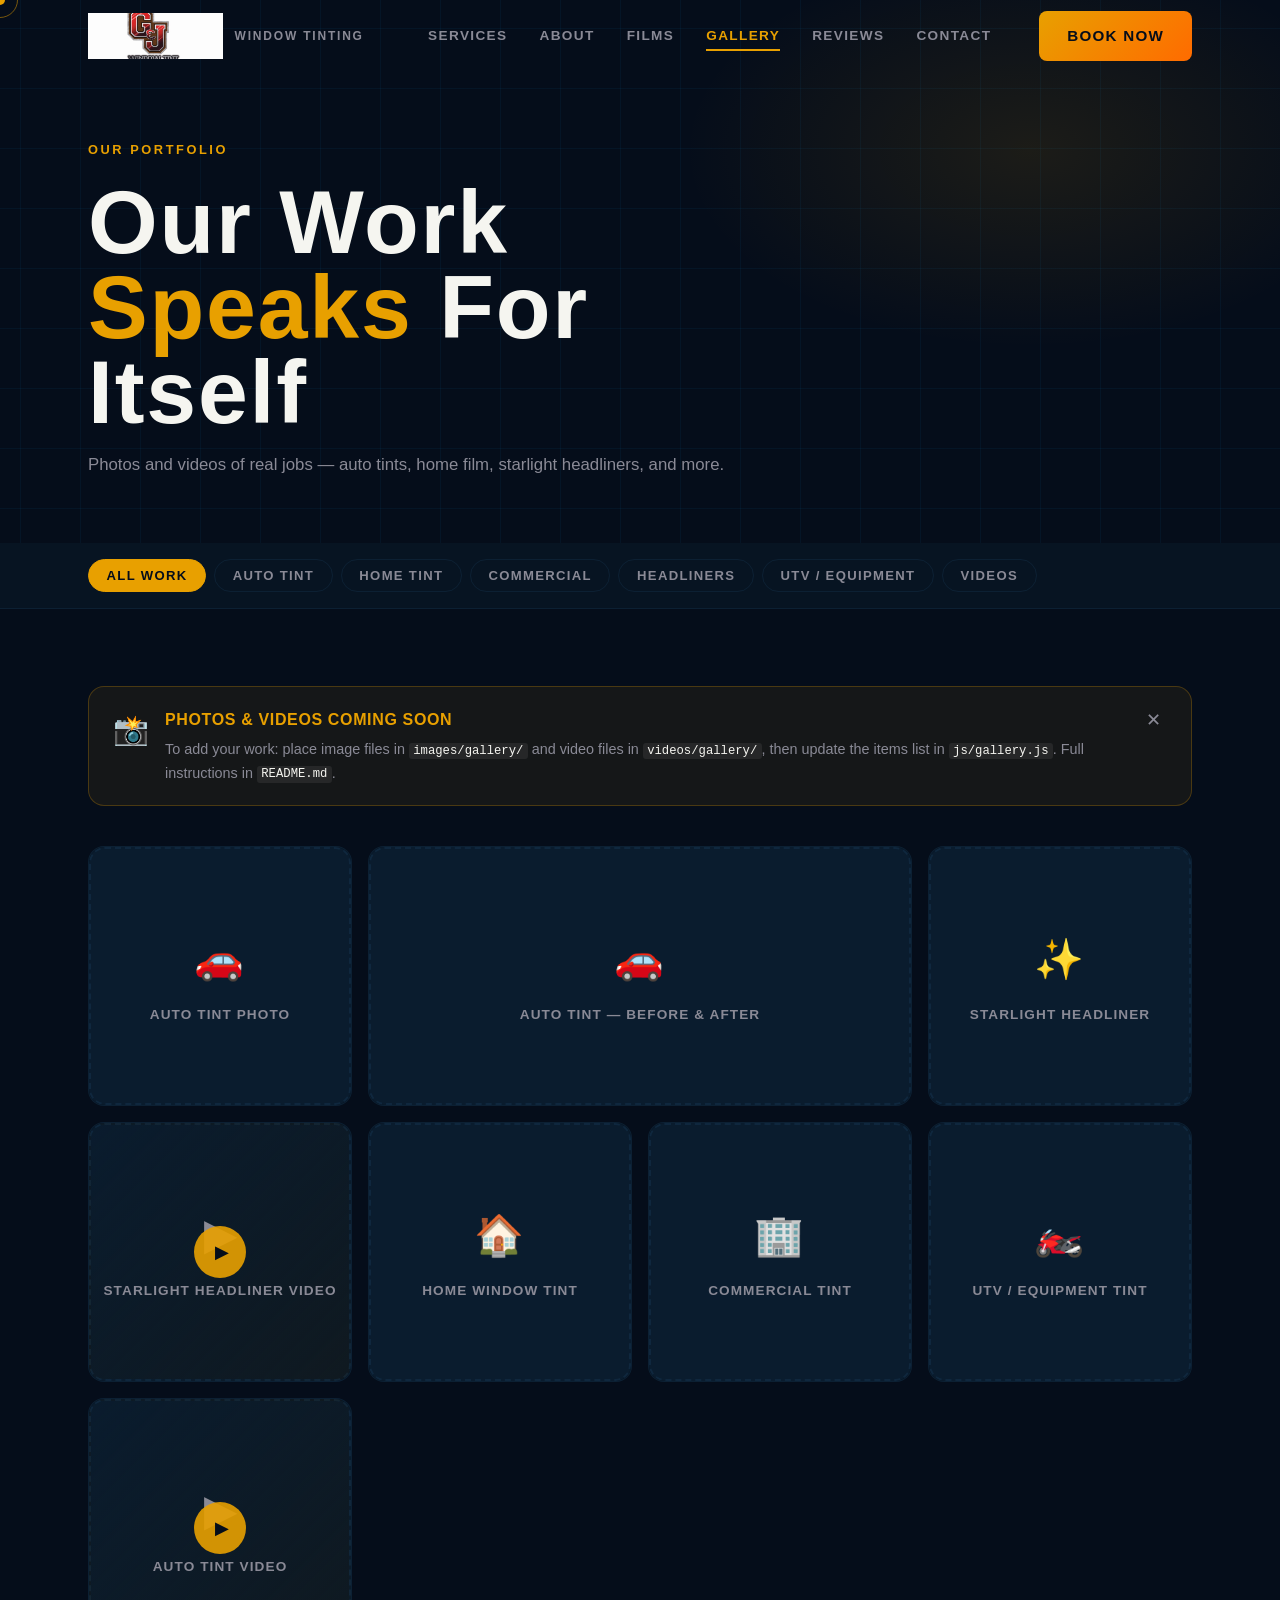
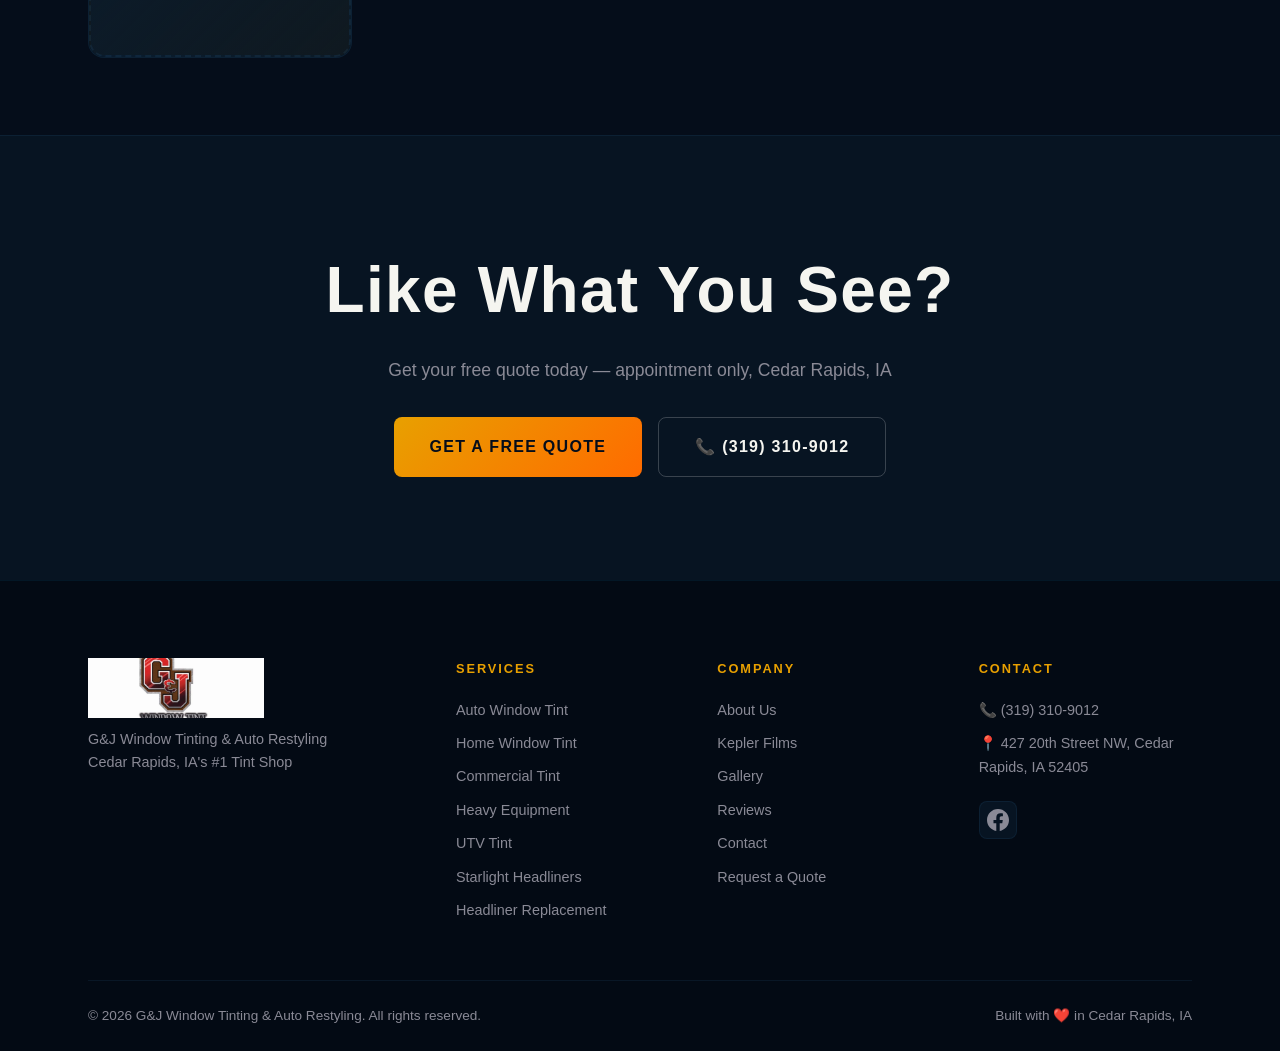
==== commit eb8c8255: "Use TintWiz quote form, branded logo asset, Google Maps address links - Route quote/book CTAs to Tin" ====
--- a/gallery.html
+++ b/gallery.html
@@ -49,7 +49,7 @@
   <header class="header scrolled" id="header">
     <div class="header__inner">
       <a href="/" class="header__logo">
-        <span class="logo-gj">G<em>&</em>J</span>
+        <img src="/images/logo-gj.png" alt="G&J Window Tinting" class="header__logo-img" width="152" height="52" decoding="async" />
         <span class="logo-text">Window Tinting</span>
       </a>
 
@@ -62,7 +62,7 @@
         <a href="/#contact">Contact</a>
       </nav>
 
-      <a href="/#contact" class="header__cta btn btn--accent">Book Now</a>
+      <a href="https://app.tintwiz.com/web/cs/anvk2jickwmayuk46wz1s5cshzbacwq8" target="_blank" rel="noopener noreferrer" class="header__cta btn btn--accent">Book Now</a>
 
       <button class="hamburger" id="hamburger" aria-label="Toggle menu">
         <span></span><span></span><span></span>
@@ -251,7 +251,7 @@
         <h2>Like What You See?</h2>
         <p>Get your free quote today — appointment only, Cedar Rapids, IA</p>
         <div class="gallery-cta__btns">
-          <a href="/#contact" class="btn btn--accent btn--lg">Get a Free Quote</a>
+          <a href="https://app.tintwiz.com/web/cs/anvk2jickwmayuk46wz1s5cshzbacwq8" target="_blank" rel="noopener noreferrer" class="btn btn--accent btn--lg">Get a Free Quote</a>
           <a href="tel:3193109012" class="btn btn--ghost btn--lg">📞 (319) 310-9012</a>
         </div>
       </div>
@@ -263,7 +263,7 @@
     <div class="container">
       <div class="footer__inner">
         <div class="footer__brand">
-          <span class="logo-gj footer__logo">G<em>&</em>J</span>
+          <img src="/images/logo-gj.png" alt="G&J Window Tinting" class="footer__logo-img" width="176" height="60" decoding="async" />
           <p>G&J Window Tinting & Auto Restyling</p>
           <p>Cedar Rapids, IA's #1 Tint Shop</p>
         </div>
@@ -284,13 +284,12 @@
           <a href="/gallery">Gallery</a>
           <a href="/#reviews">Reviews</a>
           <a href="/#contact">Contact</a>
-          <a href="https://app.tintwiz.com/web/cs/anvk2jickwmayuk4" target="_blank" rel="noopener noreferrer">Book Appointment</a>
+          <a href="https://app.tintwiz.com/web/cs/anvk2jickwmayuk46wz1s5cshzbacwq8" target="_blank" rel="noopener noreferrer">Request a Quote</a>
         </div>
         <div class="footer__contact">
           <h4>Contact</h4>
           <a href="tel:3193109012">📞 (319) 310-9012</a>
-          <a href="mailto:gjwindowtintanddetail@gmail.com">📧 gjwindowtintanddetail@gmail.com</a>
-          <a href="https://maps.google.com/?q=427+20th+Street+NW+Cedar+Rapids+IA+52405" target="_blank" rel="noopener noreferrer">📍 427 20th Street NW, Cedar Rapids, IA 52405</a>
+          <a href="https://www.google.com/maps/search/?api=1&amp;query=427+20th+Street+NW,+Cedar+Rapids,+IA+52405" target="_blank" rel="noopener noreferrer">📍 427 20th Street NW, Cedar Rapids, IA 52405</a>
           <div class="footer__social">
             <a href="https://www.facebook.com/share/1D8xxvSvEb/" target="_blank" rel="noopener noreferrer" aria-label="Facebook">
               <svg viewBox="0 0 24 24" fill="currentColor" width="22" height="22"><path d="M24 12.073c0-6.627-5.373-12-12-12s-12 5.373-12 12c0 5.99 4.388 10.954 10.125 11.854v-8.385H7.078v-3.47h3.047V9.43c0-3.007 1.792-4.669 4.533-4.669 1.312 0 2.686.235 2.686.235v2.953H15.83c-1.491 0-1.956.925-1.956 1.874v2.25h3.328l-.532 3.47h-2.796v8.385C19.612 23.027 24 18.062 24 12.073z"/></svg>
--- a/css/style.css
+++ b/css/style.css
@@ -100,14 +100,13 @@
 }
 .loader.hidden { opacity: 0; visibility: hidden; }
 .loader__inner { text-align: center; }
-.loader__logo {
-  font-family: var(--font-display);
-  font-size: 5rem;
-  letter-spacing: 4px;
-  line-height: 1;
-  margin-bottom: 2rem;
-}
-.loader__logo span { color: var(--clr-accent); }
+.loader__logo-img {
+  display: block;
+  height: clamp(3.5rem, 12vw, 5rem);
+  width: auto;
+  margin: 0 auto 2rem;
+  object-fit: contain;
+}
 .loader__bar {
   width: 200px; height: 3px;
   background: var(--clr-gray-2);
@@ -258,13 +257,15 @@
   display: flex; align-items: center; gap: 0.75rem;
   flex-shrink: 0;
 }
-.logo-gj {
-  font-family: var(--font-display);
-  font-size: 2rem;
-  line-height: 1;
-  letter-spacing: 1px;
-}
-.logo-gj em { color: var(--clr-accent); font-style: normal; }
+.header__logo-img {
+  height: 38px;
+  width: auto;
+  display: block;
+  object-fit: contain;
+}
+@media (min-width: 640px) {
+  .header__logo-img { height: 46px; }
+}
 .logo-text {
   font-family: var(--font-cond);
   font-size: 0.75rem;
@@ -678,6 +679,13 @@
   margin-bottom: 0.4rem;
 }
 .about__card p { color: var(--clr-gray); font-size: 0.9rem; margin-bottom: 0.75rem; }
+.about__map-link {
+  color: var(--clr-white);
+  text-decoration: none;
+  border-bottom: 1px solid rgba(232,160,0,0.35);
+  transition: color var(--transition), border-color var(--transition);
+}
+.about__map-link:hover { color: var(--clr-accent); border-color: var(--clr-accent); }
 .about__card--accent { grid-column: span 2; border-color: rgba(232,160,0,0.2); }
 @media (max-width: 480px) { .about__card--accent { grid-column: span 1; } }
 
@@ -915,6 +923,37 @@
   overflow: hidden;
   min-height: 400px;
 }
+.contact-quote-card {
+  min-height: 0;
+  display: flex;
+  flex-direction: column;
+  align-items: center;
+  text-align: center;
+  padding: clamp(2rem, 5vw, 3rem);
+}
+.contact-quote-card__icon { font-size: 2.5rem; margin-bottom: 1rem; line-height: 1; }
+.contact-quote-card__title {
+  font-family: var(--font-cond);
+  font-size: 1.35rem;
+  font-weight: 700;
+  letter-spacing: 0.04em;
+  margin: 0 0 0.75rem;
+}
+.contact-quote-card__text {
+  color: var(--clr-gray);
+  font-size: 0.95rem;
+  line-height: 1.55;
+  max-width: 34rem;
+  margin: 0 0 1.5rem;
+}
+.contact-quote-card__btn { width: 100%; max-width: 22rem; }
+.contact-quote-card__call {
+  margin: 1.25rem 0 0;
+  font-size: 0.9rem;
+  color: var(--clr-gray);
+}
+.contact-quote-card__call a { color: var(--clr-accent); transition: color var(--transition); }
+.contact-quote-card__call a:hover { color: var(--clr-white); }
 .form-placeholder {
   display: flex; flex-direction: column;
   align-items: center; justify-content: center;
@@ -980,7 +1019,16 @@
 @media (max-width: 900px) { .footer__inner { grid-template-columns: 1fr 1fr; } }
 @media (max-width: 500px) { .footer__inner { grid-template-columns: 1fr; } }
 
-.footer__logo { font-size: 2.8rem; display: block; margin-bottom: 0.5rem; }
+.footer__logo-img {
+  height: 52px;
+  width: auto;
+  display: block;
+  margin-bottom: 0.65rem;
+  object-fit: contain;
+}
+@media (min-width: 640px) {
+  .footer__logo-img { height: 60px; }
+}
 .footer__brand p { color: var(--clr-gray); font-size: 0.9rem; line-height: 1.6; }
 
 .footer__links h4, .footer__contact h4 {
@@ -1063,3 +1111,178 @@
   }
   .reveal { opacity: 1 !important; transform: none !important; }
 }
+
+/* ============================================================
+   SERVICE CARD — Restyling variant
+   ============================================================ */
+.service-card--restyling {
+  border-color: rgba(232,160,0,0.25);
+  background: linear-gradient(135deg, rgba(232,160,0,0.06) 0%, var(--clr-bg-3) 100%);
+  position: relative;
+}
+.service-card--restyling::before {
+  background: linear-gradient(90deg, var(--clr-accent), var(--clr-accent-2)) !important;
+  transform: scaleX(1) !important;
+}
+.service-card__restyling-badge {
+  display: inline-block;
+  font-family: var(--font-cond);
+  font-size: 0.68rem;
+  font-weight: 700;
+  letter-spacing: 0.18em;
+  text-transform: uppercase;
+  color: var(--clr-bg);
+  background: linear-gradient(90deg, var(--clr-accent), var(--clr-accent-2));
+  padding: 0.25rem 0.7rem;
+  border-radius: 4px;
+  margin-bottom: 0.75rem;
+}
+
+/* ============================================================
+   AUTO RESTYLING SPOTLIGHT SECTION
+   ============================================================ */
+.restyling {
+  position: relative;
+  overflow: hidden;
+  background: linear-gradient(160deg, #060f20 0%, #08152a 50%, #050e1c 100%);
+}
+
+.restyling__bg {
+  position: absolute; inset: 0;
+  pointer-events: none; overflow: hidden;
+}
+.restyling__glow {
+  position: absolute;
+  border-radius: 50%;
+  filter: blur(80px);
+}
+.restyling__glow--1 {
+  width: 500px; height: 500px;
+  background: radial-gradient(circle, rgba(232,160,0,0.12) 0%, transparent 70%);
+  top: -100px; right: -80px;
+  animation: glowPulse 7s ease-in-out infinite;
+}
+.restyling__glow--2 {
+  width: 350px; height: 350px;
+  background: radial-gradient(circle, rgba(0,160,255,0.08) 0%, transparent 70%);
+  bottom: 0; left: -60px;
+  animation: glowPulse 9s ease-in-out infinite reverse;
+}
+.restyling__lines {
+  position: absolute; inset: 0;
+  background-image:
+    linear-gradient(rgba(232,160,0,0.03) 1px, transparent 1px),
+    linear-gradient(90deg, rgba(232,160,0,0.03) 1px, transparent 1px);
+  background-size: 50px 50px;
+}
+
+.restyling__inner {
+  display: grid;
+  grid-template-columns: 1fr 1fr;
+  gap: clamp(2rem, 5vw, 5rem);
+  align-items: start;
+  position: relative; z-index: 1;
+}
+@media (max-width: 860px) { .restyling__inner { grid-template-columns: 1fr; } }
+
+.restyling__left h2 { margin-bottom: 1.25rem; }
+.restyling__left h2 em { color: var(--clr-accent); font-style: normal; }
+.restyling__left p  { color: var(--clr-gray); font-size: 1.02rem; margin-bottom: 1rem; line-height: 1.7; }
+
+.restyling__features {
+  display: flex; flex-direction: column; gap: 1.25rem;
+  margin: 2rem 0;
+}
+.restyling__feature {
+  display: flex; align-items: flex-start; gap: 1rem;
+}
+.restyling__feature-icon {
+  font-size: 1.6rem; flex-shrink: 0;
+  margin-top: 0.1rem;
+}
+.restyling__feature strong {
+  display: block;
+  font-family: var(--font-cond);
+  font-size: 1rem;
+  font-weight: 700;
+  letter-spacing: 0.04em;
+  color: var(--clr-white);
+  margin-bottom: 0.2rem;
+}
+.restyling__feature span {
+  color: var(--clr-gray);
+  font-size: 0.9rem;
+  line-height: 1.5;
+}
+
+/* Showcase cards */
+.restyling__showcase {
+  display: flex; flex-direction: column; gap: 1.25rem;
+}
+.restyling__showcase-card {
+  border-radius: var(--radius-lg);
+  padding: 2rem;
+  border: 1px solid var(--clr-border);
+  transition: var(--transition);
+  position: relative;
+  overflow: hidden;
+}
+.restyling__showcase-card::before {
+  content: '';
+  position: absolute; top: 0; left: 0; right: 0;
+  height: 3px;
+}
+.restyling__showcase-card--main {
+  background: linear-gradient(135deg, rgba(232,160,0,0.08) 0%, rgba(255,107,0,0.04) 100%);
+  border-color: rgba(232,160,0,0.22);
+}
+.restyling__showcase-card--main::before {
+  background: linear-gradient(90deg, var(--clr-accent), var(--clr-accent-2));
+}
+.restyling__showcase-card--secondary {
+  background: linear-gradient(135deg, rgba(0,160,255,0.06) 0%, rgba(80,0,200,0.04) 100%);
+  border-color: rgba(0,160,255,0.15);
+}
+.restyling__showcase-card--secondary::before {
+  background: linear-gradient(90deg, #0099cc, #0066cc);
+}
+.restyling__showcase-card:hover {
+  transform: translateY(-4px);
+  box-shadow: 0 12px 40px rgba(0,0,0,0.3);
+}
+.restyling__showcase-icon {
+  font-size: 2.2rem; margin-bottom: 0.75rem;
+}
+.restyling__showcase-card h3 {
+  font-family: var(--font-cond);
+  font-size: 1.3rem;
+  font-weight: 700;
+  letter-spacing: 0.04em;
+  margin-bottom: 0.6rem;
+}
+.restyling__showcase-card p {
+  color: var(--clr-gray);
+  font-size: 0.92rem;
+  line-height: 1.65;
+  margin-bottom: 1.25rem;
+}
+.restyling__showcase-tags {
+  display: flex; flex-wrap: wrap; gap: 0.5rem;
+}
+.restyling__showcase-tags span {
+  font-family: var(--font-cond);
+  font-size: 0.72rem;
+  font-weight: 600;
+  letter-spacing: 0.1em;
+  text-transform: uppercase;
+  color: var(--clr-accent);
+  background: rgba(232,160,0,0.08);
+  border: 1px solid rgba(232,160,0,0.2);
+  padding: 0.25rem 0.6rem;
+  border-radius: 4px;
+}
+.restyling__showcase-card--secondary .restyling__showcase-tags span {
+  color: #0099cc;
+  background: rgba(0,160,255,0.07);
+  border-color: rgba(0,160,255,0.2);
+}
--- a/css/animations.css
+++ b/css/animations.css
@@ -1,482 +1,364 @@
 /* ============================================================
-   G&J Window Tinting — Animated Backgrounds
-   All CSS/Canvas — zero external images, zero copyright issues
-   ============================================================ */
-
-/* ============================================================
-   HERO — Canvas + Light Rays + Glass Panes
-   ============================================================ */
-
+   G&J Window Tinting — Vibrant Animated Backgrounds
+   Deep blues, teals, purples — light refracting through film
+   ============================================================ */
+
+:root {
+  --clr-bg:    #050d1a;
+  --clr-bg-2:  #071422;
+  --clr-bg-3:  #0a1c2e;
+  --clr-border: rgba(80, 180, 255, 0.08);
+}
+
+/* ============================================================
+   HERO
+   ============================================================ */
+.hero {
+  background: linear-gradient(160deg, #030d1c 0%, #071830 40%, #0a2040 100%);
+}
 .hero__canvas {
-  position: absolute;
-  inset: 0;
-  width: 100%;
-  height: 100%;
-  opacity: 0.55;
-  pointer-events: none;
-}
-
-/* ---- Light rays (sun rays through tinted glass) ---- */
-.hero__rays {
-  position: absolute;
-  inset: 0;
-  overflow: hidden;
-  pointer-events: none;
-}
-
-.hero__ray {
-  position: absolute;
-  top: -20%;
-  width: 3px;
-  height: 160%;
-  background: linear-gradient(
-    to bottom,
-    transparent 0%,
-    rgba(232, 160, 0, 0.12) 20%,
-    rgba(232, 160, 0, 0.06) 60%,
-    transparent 100%
-  );
-  transform-origin: top center;
-  border-radius: 100px;
-  filter: blur(4px);
-}
+  position: absolute; inset: 0;
+  width: 100%; height: 100%;
+  pointer-events: none;
+}
+.hero__bg::before {
+  content: '';
+  position: absolute; inset: 0;
+  background:
+    radial-gradient(ellipse 70% 60% at 80% 20%, rgba(0,180,255,0.18) 0%, transparent 60%),
+    radial-gradient(ellipse 50% 70% at 10% 80%, rgba(80,0,200,0.15) 0%, transparent 55%),
+    radial-gradient(ellipse 60% 40% at 50% 50%, rgba(0,120,180,0.08) 0%, transparent 60%);
+  animation: meshShift 12s ease-in-out infinite alternate;
+  pointer-events: none;
+}
+@keyframes meshShift {
+  0%   { opacity: 0.7; transform: scale(1); }
+  100% { opacity: 1;   transform: scale(1.05); }
+}
+
+.hero__rays { position: absolute; inset: 0; overflow: hidden; pointer-events: none; }
+.hero__ray  { position: absolute; top: -10%; height: 150%; transform-origin: top center; filter: blur(6px); border-radius: 100px; }
 
 .hero__ray--1 {
-  left: 15%;
-  width: 80px;
-  transform: rotate(-8deg);
-  animation: raySwing 9s ease-in-out infinite;
-  opacity: 0.7;
+  left: 60%; width: 120px;
+  background: linear-gradient(to bottom, rgba(0,200,255,0.22) 0%, rgba(0,120,255,0.10) 50%, transparent 100%);
+  transform: rotate(-6deg);
+  animation: raySwing 10s ease-in-out infinite;
 }
 .hero__ray--2 {
-  left: 35%;
-  width: 40px;
+  left: 72%; width: 50px;
+  background: linear-gradient(to bottom, rgba(120,0,255,0.18) 0%, rgba(80,0,200,0.08) 50%, transparent 100%);
+  transform: rotate(4deg);
+  animation: raySwing 14s ease-in-out infinite reverse 1s;
+}
+.hero__ray--3 {
+  left: 80%; width: 200px;
+  background: linear-gradient(to bottom, rgba(0,255,200,0.12) 0%, rgba(0,180,120,0.06) 50%, transparent 100%);
+  transform: rotate(-3deg);
+  animation: raySwing 8s ease-in-out infinite 2s;
+}
+.hero__ray--4 {
+  left: 55%; width: 30px;
+  background: linear-gradient(to bottom, rgba(255,200,0,0.15) 0%, rgba(232,160,0,0.06) 50%, transparent 100%);
+  transform: rotate(8deg);
+  animation: raySwing 12s ease-in-out infinite 3s reverse;
+}
+.hero__ray--5 {
+  left: 88%; width: 80px;
+  background: linear-gradient(to bottom, rgba(0,160,255,0.16) 0%, transparent 60%);
+  transform: rotate(-10deg);
+  animation: raySwing 9s ease-in-out infinite 0.5s;
+}
+@keyframes raySwing {
+  0%   { opacity: 0.4; transform: rotate(-6deg) translateX(0); }
+  50%  { opacity: 1;   transform: rotate(-3deg) translateX(6px); }
+  100% { opacity: 0.4; transform: rotate(-6deg) translateX(0); }
+}
+
+.hero__panes { position: absolute; inset: 0; overflow: hidden; pointer-events: none; }
+.hero__pane  { position: absolute; border-radius: 2px; }
+
+.hero__pane--1 {
+  right: -4%; top: 0; width: 30vw; height: 100%;
+  background: linear-gradient(160deg, rgba(0,160,255,0.07) 0%, rgba(0,60,120,0.18) 50%, rgba(60,0,180,0.06) 100%);
+  border-left: 1px solid rgba(0,200,255,0.12);
+  transform: skewX(-3deg);
+  animation: paneGlow 9s ease-in-out infinite;
+}
+.hero__pane--2 {
+  right: 20%; top: 0; width: 6vw; height: 100%;
+  background: linear-gradient(180deg, rgba(80,0,255,0.07) 0%, transparent 50%, rgba(0,200,255,0.05) 100%);
+  border-left: 1px solid rgba(120,80,255,0.10);
+  transform: skewX(-1deg);
+  animation: paneGlow 13s ease-in-out infinite reverse 2s;
+}
+.hero__pane--3 {
+  right: 10%; top: 0; width: 3vw; height: 100%;
+  background: linear-gradient(180deg, transparent 0%, rgba(0,255,200,0.06) 50%, transparent 100%);
+  border-right: 1px solid rgba(0,255,180,0.10);
+  animation: paneGlow 7s ease-in-out infinite 1s;
+}
+@keyframes paneGlow {
+  0%, 100% { opacity: 0.4; }
+  50%       { opacity: 1; }
+}
+
+.hero__bg::after {
+  content: '';
+  position: absolute; left: 0; right: 0; height: 2px;
+  background: linear-gradient(90deg, transparent 0%, rgba(0,200,255,0.2) 25%, rgba(0,255,200,0.5) 50%, rgba(80,120,255,0.2) 75%, transparent 100%);
+  filter: blur(3px);
+  animation: scanLine 7s ease-in-out infinite;
+  pointer-events: none;
+}
+@keyframes scanLine {
+  0%   { top: 5%;  opacity: 0; }
+  8%   { opacity: 1; }
+  92%  { opacity: 1; }
+  100% { top: 95%; opacity: 0; }
+}
+
+.hero__glow--1 { background: radial-gradient(circle, rgba(0,160,255,0.16) 0%, transparent 70%) !important; }
+.hero__glow--2 { background: radial-gradient(circle, rgba(80,0,200,0.12) 0%, transparent 70%) !important; }
+.hero__grid {
+  background-image:
+    linear-gradient(rgba(0,180,255,0.05) 1px, transparent 1px),
+    linear-gradient(90deg, rgba(0,180,255,0.05) 1px, transparent 1px) !important;
+}
+
+/* ============================================================
+   TICKER
+   ============================================================ */
+.ticker {
+  background: linear-gradient(90deg, #0077cc, #00aacc, #0055aa);
+  background-size: 200% 100%;
+  animation: tickerGrad 6s ease infinite;
+  position: relative; overflow: hidden;
+}
+@keyframes tickerGrad {
+  0%   { background-position: 0% 50%; }
+  50%  { background-position: 100% 50%; }
+  100% { background-position: 0% 50%; }
+}
+.ticker::before, .ticker::after {
+  content: ''; position: absolute; top: 0; bottom: 0; width: 60px; z-index: 1; pointer-events: none;
+}
+.ticker::before { left: 0;  background: linear-gradient(to right, #0077cc, transparent); }
+.ticker::after  { right: 0; background: linear-gradient(to left,  #00aacc, transparent); }
+.ticker__track span { color: #fff; }
+
+/* ============================================================
+   SERVICES
+   ============================================================ */
+.services {
+  position: relative; overflow: hidden;
+  background: linear-gradient(180deg, #071422 0%, #060f1e 100%);
+}
+.services__bg { position: absolute; inset: 0; pointer-events: none; overflow: hidden; }
+.services__film { position: absolute; border-radius: 4px; }
+.services__film--1 {
+  top: -10%; right: -8%; width: 50vw; height: 120%;
+  background: linear-gradient(160deg, rgba(0,160,255,0.04) 0%, rgba(0,40,100,0.25) 50%, transparent 100%);
+  border: 1px solid rgba(0,180,255,0.05);
   transform: rotate(3deg);
-  animation: raySwing 12s ease-in-out infinite reverse;
-  opacity: 0.5;
-}
-.hero__ray--3 {
-  left: 55%;
-  width: 100px;
-  transform: rotate(-5deg);
-  animation: raySwing 7s ease-in-out infinite 2s;
-  opacity: 0.6;
-}
-.hero__ray--4 {
-  left: 72%;
-  width: 50px;
-  transform: rotate(10deg);
-  animation: raySwing 11s ease-in-out infinite 1s reverse;
-  opacity: 0.4;
-}
-.hero__ray--5 {
-  left: 85%;
-  width: 30px;
-  transform: rotate(-12deg);
-  animation: raySwing 8s ease-in-out infinite 3s;
-  opacity: 0.5;
-}
-
-@keyframes raySwing {
-  0%   { transform: rotate(var(--r, -8deg)) translateX(0); opacity: 0.3; }
-  50%  { transform: rotate(calc(var(--r, -8deg) + 4deg)) translateX(8px); opacity: 0.9; }
-  100% { transform: rotate(var(--r, -8deg)) translateX(0); opacity: 0.3; }
-}
-
-/* ---- Tinted glass panes ---- */
-.hero__panes {
-  position: absolute;
-  inset: 0;
-  overflow: hidden;
-  pointer-events: none;
-}
-
-.hero__pane {
-  position: absolute;
-  border-radius: 2px;
-  backdrop-filter: blur(1px);
-  -webkit-backdrop-filter: blur(1px);
-}
-
-.hero__pane--1 {
-  right: -5%;
-  top: 5%;
-  width: 28vw;
-  height: 90vh;
-  background: linear-gradient(
-    135deg,
-    rgba(232, 160, 0, 0.04) 0%,
-    rgba(20, 20, 30, 0.3) 40%,
-    rgba(232, 160, 0, 0.02) 100%
-  );
-  border-left: 1px solid rgba(232, 160, 0, 0.08);
-  border-top: 1px solid rgba(232, 160, 0, 0.05);
-  transform: skewX(-4deg);
-  animation: paneShimmer 8s ease-in-out infinite;
-}
-
-.hero__pane--2 {
-  right: 18%;
-  top: 0;
-  width: 8vw;
-  height: 100vh;
-  background: linear-gradient(
-    180deg,
-    rgba(232, 160, 0, 0.06) 0%,
-    transparent 50%,
-    rgba(232, 160, 0, 0.03) 100%
-  );
-  border-left: 1px solid rgba(232, 160, 0, 0.06);
-  transform: skewX(-2deg);
-  animation: paneShimmer 11s ease-in-out infinite 2s reverse;
-}
-
-.hero__pane--3 {
-  right: 8%;
-  top: 10%;
-  width: 4vw;
-  height: 80vh;
-  background: linear-gradient(
-    180deg,
-    transparent 0%,
-    rgba(255, 200, 80, 0.05) 40%,
-    transparent 100%
-  );
-  border-right: 1px solid rgba(232, 160, 0, 0.1);
-  transform: skewX(2deg);
-  animation: paneShimmer 6s ease-in-out infinite 1s;
-}
-
-@keyframes paneShimmer {
-  0%   { opacity: 0.4; }
-  50%  { opacity: 1; }
-  100% { opacity: 0.4; }
-}
-
-/* ---- Horizontal scan line (like light moving across glass) ---- */
-.hero__bg::after {
-  content: '';
-  position: absolute;
-  left: 0; right: 0;
-  height: 2px;
-  background: linear-gradient(
-    90deg,
-    transparent 0%,
-    rgba(232, 160, 0, 0.15) 30%,
-    rgba(232, 160, 0, 0.4) 50%,
-    rgba(232, 160, 0, 0.15) 70%,
-    transparent 100%
-  );
-  filter: blur(3px);
-  animation: scanLine 6s ease-in-out infinite;
-  pointer-events: none;
-}
-
-@keyframes scanLine {
-  0%   { top: 10%; opacity: 0; }
-  10%  { opacity: 1; }
-  90%  { opacity: 1; }
-  100% { top: 90%; opacity: 0; }
-}
-
-/* ============================================================
-   SERVICES — Animated Film / Tint Layer Backgrounds
-   ============================================================ */
-
-.services {
-  position: relative;
-  overflow: hidden;
-}
-
-.services__bg {
-  position: absolute;
-  inset: 0;
-  pointer-events: none;
-  overflow: hidden;
-}
-
-/* Large translucent "film roll" rectangles */
-.services__film {
-  position: absolute;
-  border-radius: 4px;
-}
-
-.services__film--1 {
-  top: -10%;
-  right: -8%;
-  width: 45vw;
-  height: 120%;
-  background: linear-gradient(
-    160deg,
-    rgba(232, 160, 0, 0.025) 0%,
-    rgba(30, 30, 40, 0.4) 50%,
-    transparent 100%
-  );
-  border: 1px solid rgba(232, 160, 0, 0.04);
-  transform: rotate(3deg);
-  animation: filmFloat 14s ease-in-out infinite;
-}
-
+  animation: filmFloat 16s ease-in-out infinite;
+}
 .services__film--2 {
-  bottom: -15%;
-  left: -5%;
-  width: 30vw;
-  height: 70%;
-  background: linear-gradient(
-    340deg,
-    transparent 0%,
-    rgba(255, 107, 0, 0.03) 50%,
-    rgba(232, 160, 0, 0.02) 100%
-  );
-  border: 1px solid rgba(255, 107, 0, 0.04);
-  transform: rotate(-5deg);
-  animation: filmFloat 18s ease-in-out infinite reverse 3s;
-}
-
+  bottom: -10%; left: -5%; width: 35vw; height: 70%;
+  background: linear-gradient(340deg, transparent 0%, rgba(60,0,200,0.05) 50%, rgba(0,120,200,0.03) 100%);
+  border: 1px solid rgba(80,80,255,0.05);
+  transform: rotate(-4deg);
+  animation: filmFloat 20s ease-in-out infinite reverse 3s;
+}
 .services__film--3 {
-  top: 20%;
-  left: 30%;
-  width: 60vw;
-  height: 60%;
-  background: radial-gradient(
-    ellipse at 30% 50%,
-    rgba(232, 160, 0, 0.03) 0%,
-    transparent 60%
-  );
-  animation: filmFloat 22s ease-in-out infinite 6s;
-}
-
+  top: 15%; left: 25%; width: 60vw; height: 70%;
+  background: radial-gradient(ellipse at 40% 50%, rgba(0,180,255,0.04) 0%, transparent 60%);
+  animation: filmFloat 24s ease-in-out infinite 6s;
+}
 @keyframes filmFloat {
-  0%   { transform: rotate(var(--rot, 3deg)) translateY(0); }
-  50%  { transform: rotate(calc(var(--rot, 3deg) + 1deg)) translateY(-15px); }
-  100% { transform: rotate(var(--rot, 3deg)) translateY(0); }
-}
-
-/* Moving shimmer line across services */
+  0%   { transform: rotate(3deg) translateY(0); }
+  50%  { transform: rotate(4deg) translateY(-12px); }
+  100% { transform: rotate(3deg) translateY(0); }
+}
 .services__shimmer {
-  position: absolute;
-  top: 0; bottom: 0;
-  width: 1px;
-  background: linear-gradient(
-    to bottom,
-    transparent 0%,
-    rgba(232, 160, 0, 0.2) 30%,
-    rgba(232, 160, 0, 0.5) 50%,
-    rgba(232, 160, 0, 0.2) 70%,
-    transparent 100%
-  );
+  position: absolute; top: 0; bottom: 0; width: 2px;
+  background: linear-gradient(to bottom, transparent 0%, rgba(0,200,255,0.3) 30%, rgba(0,255,200,0.6) 50%, rgba(80,120,255,0.3) 70%, transparent 100%);
   filter: blur(2px);
-  animation: shimmerSlide 8s ease-in-out infinite;
-  pointer-events: none;
-}
-
+  animation: shimmerSlide 9s ease-in-out infinite;
+  pointer-events: none;
+}
 @keyframes shimmerSlide {
   0%   { left: -5%; opacity: 0; }
   5%   { opacity: 1; }
   95%  { opacity: 1; }
   100% { left: 105%; opacity: 0; }
 }
-
-/* ============================================================
-   ABOUT — Starfield Canvas (Starlight Headliner theme)
-   ============================================================ */
-
+.service-card:hover {
+  border-color: rgba(0,180,255,0.35) !important;
+  box-shadow: 0 0 40px rgba(0,120,255,0.15) !important;
+}
+.service-card::before {
+  background: linear-gradient(90deg, rgba(0,180,255,0.8), rgba(0,255,200,0.8)) !important;
+}
+
+/* ============================================================
+   ABOUT
+   ============================================================ */
 .about {
-  position: relative;
-  overflow: hidden;
-}
-
-.about__stars {
-  position: absolute;
-  inset: 0;
-  width: 100%;
-  height: 100%;
-  pointer-events: none;
-  opacity: 0.7;
-}
-
-/* ============================================================
-   FILMS SECTION — Prismatic / Rainbow shimmer on bg
-   ============================================================ */
-
+  position: relative; overflow: hidden;
+  background: linear-gradient(160deg, #04101e 0%, #080d20 50%, #060f1c 100%);
+}
+.about__stars { position: absolute; inset: 0; width: 100%; height: 100%; pointer-events: none; }
+.about__bg-text { opacity: 0.018 !important; }
+
+/* ============================================================
+   FILMS
+   ============================================================ */
 .films {
-  position: relative;
-  overflow: hidden;
-}
-
+  position: relative; overflow: hidden;
+  background: linear-gradient(135deg, #060e1c 0%, #071526 60%, #060d1a 100%);
+}
 .films::before {
   content: '';
-  position: absolute;
-  inset: 0;
+  position: absolute; inset: 0;
   background:
-    radial-gradient(ellipse 80% 40% at 80% 50%, rgba(120, 80, 200, 0.04) 0%, transparent 60%),
-    radial-gradient(ellipse 60% 60% at 20% 80%, rgba(0, 160, 200, 0.04) 0%, transparent 60%),
-    radial-gradient(ellipse 50% 50% at 50% 20%, rgba(232, 160, 0, 0.04) 0%, transparent 60%);
-  animation: prismShift 12s ease-in-out infinite;
-  pointer-events: none;
-}
-
+    radial-gradient(ellipse 70% 50% at 85% 30%, rgba(0,120,255,0.09) 0%, transparent 55%),
+    radial-gradient(ellipse 60% 60% at 15% 70%, rgba(60,0,200,0.08) 0%, transparent 55%),
+    radial-gradient(ellipse 50% 40% at 50% 50%, rgba(0,200,180,0.05) 0%, transparent 55%);
+  animation: prismShift 14s ease-in-out infinite;
+  pointer-events: none;
+}
 @keyframes prismShift {
   0%   { opacity: 0.5; transform: scale(1); }
-  33%  { opacity: 1;   transform: scale(1.03); }
-  66%  { opacity: 0.7; transform: scale(0.98); }
+  50%  { opacity: 1;   transform: scale(1.04); }
   100% { opacity: 0.5; transform: scale(1); }
 }
-
-/* Diagonal light bands (like light through window film) */
 .films::after {
   content: '';
-  position: absolute;
-  top: -50%;
-  left: -50%;
-  width: 200%;
-  height: 200%;
+  position: absolute; top: -50%; left: -50%; width: 200%; height: 200%;
   background: repeating-linear-gradient(
-    55deg,
-    transparent 0px,
-    transparent 80px,
-    rgba(232, 160, 0, 0.012) 80px,
-    rgba(232, 160, 0, 0.012) 82px
+    58deg,
+    transparent 0px, transparent 90px,
+    rgba(0,180,255,0.018) 90px, rgba(0,180,255,0.018) 92px
   );
-  animation: diagonalDrift 20s linear infinite;
-  pointer-events: none;
-}
-
+  animation: diagonalDrift 18s linear infinite;
+  pointer-events: none;
+}
 @keyframes diagonalDrift {
   from { transform: translateX(0); }
-  to   { transform: translateX(82px); }
-}
-
-/* ============================================================
-   REVIEWS — Animated particle glow bg
-   ============================================================ */
-
+  to   { transform: translateX(92px); }
+}
+.film-card:hover {
+  border-color: rgba(0,180,255,0.30) !important;
+  box-shadow: 0 8px 32px rgba(0,80,200,0.20) !important;
+}
+
+/* ============================================================
+   REVIEWS
+   ============================================================ */
+.reviews {
+  position: relative; overflow: hidden;
+  background: linear-gradient(160deg, #040d1a 0%, #06122a 100%);
+}
+.reviews__bg { position: absolute; inset: 0; }
+.reviews__glow {
+  background: radial-gradient(ellipse 100% 80% at 50% 50%, rgba(0,120,255,0.08) 0%, rgba(80,0,200,0.05) 50%, transparent 70%) !important;
+  animation: auroraShift 10s ease-in-out infinite alternate;
+}
+@keyframes auroraShift {
+  0%   { transform: translate(-10%,0) scale(1);   opacity: 0.6; }
+  100% { transform: translate(10%,5%) scale(1.1); opacity: 1; }
+}
 .reviews::before {
   content: '';
-  position: absolute;
-  inset: 0;
-  background: radial-gradient(
-    ellipse 100% 80% at 50% 50%,
-    rgba(232, 160, 0, 0.04) 0%,
-    transparent 70%
-  );
-  animation: reviewPulse 7s ease-in-out infinite;
-  pointer-events: none;
-}
-
-@keyframes reviewPulse {
-  0%, 100% { transform: scale(1);    opacity: 0.5; }
-  50%       { transform: scale(1.08); opacity: 1; }
-}
-
-/* Subtle star dots in reviews bg */
+  position: absolute; inset: 0;
+  background:
+    radial-gradient(ellipse 120% 30% at 30% 30%, rgba(0,200,180,0.05) 0%, transparent 60%),
+    radial-gradient(ellipse 80%  20% at 70% 70%, rgba(80,0,255,0.06) 0%, transparent 60%);
+  animation: auroraShift 14s ease-in-out infinite alternate-reverse;
+  pointer-events: none;
+}
 .reviews::after {
   content: '';
-  position: absolute;
-  inset: 0;
+  position: absolute; inset: 0;
   background-image:
-    radial-gradient(1px 1px at 15% 25%, rgba(232,160,0,0.3) 0%, transparent 100%),
-    radial-gradient(1px 1px at 85% 15%, rgba(232,160,0,0.2) 0%, transparent 100%),
-    radial-gradient(1px 1px at 45% 75%, rgba(232,160,0,0.25) 0%, transparent 100%),
-    radial-gradient(1px 1px at 70% 55%, rgba(255,200,80,0.2) 0%, transparent 100%),
-    radial-gradient(1px 1px at 30% 60%, rgba(232,160,0,0.15) 0%, transparent 100%),
-    radial-gradient(1px 1px at 90% 80%, rgba(232,160,0,0.2) 0%, transparent 100%),
-    radial-gradient(1px 1px at 10% 90%, rgba(255,200,80,0.15) 0%, transparent 100%),
-    radial-gradient(2px 2px at 60% 30%, rgba(232,160,0,0.15) 0%, transparent 100%);
-  pointer-events: none;
-  animation: starsTwinkle 4s ease-in-out infinite alternate;
-}
-
+    radial-gradient(1px 1px at 10% 20%, rgba(0,200,255,0.5)   0%, transparent 100%),
+    radial-gradient(1px 1px at 80% 10%, rgba(120,80,255,0.4)  0%, transparent 100%),
+    radial-gradient(1px 1px at 40% 80%, rgba(0,255,200,0.4)   0%, transparent 100%),
+    radial-gradient(1px 1px at 65% 45%, rgba(0,160,255,0.35)  0%, transparent 100%),
+    radial-gradient(1px 1px at 25% 65%, rgba(80,80,255,0.3)   0%, transparent 100%),
+    radial-gradient(1px 1px at 90% 75%, rgba(0,200,180,0.35)  0%, transparent 100%),
+    radial-gradient(2px 2px at 55% 25%, rgba(0,180,255,0.25)  0%, transparent 100%),
+    radial-gradient(1px 1px at 5%  90%, rgba(120,0,255,0.3)   0%, transparent 100%);
+  pointer-events: none;
+  animation: starsTwinkle 5s ease-in-out infinite alternate;
+}
 @keyframes starsTwinkle {
   from { opacity: 0.4; }
   to   { opacity: 1; }
 }
 
 /* ============================================================
-   CONTACT SECTION — Subtle grid + glow
-   ============================================================ */
-
-.contact {
-  position: relative;
-  overflow: hidden;
-}
-
-.contact::before {
-  content: '';
-  position: absolute;
-  inset: 0;
-  background-image:
-    linear-gradient(rgba(232,160,0,0.025) 1px, transparent 1px),
-    linear-gradient(90deg, rgba(232,160,0,0.025) 1px, transparent 1px);
-  background-size: 40px 40px;
-  pointer-events: none;
-  mask-image: radial-gradient(ellipse 80% 80% at 50% 50%, black 0%, transparent 100%);
-  -webkit-mask-image: radial-gradient(ellipse 80% 80% at 50% 50%, black 0%, transparent 100%);
-}
-
-/* ============================================================
-   BOOKING BANNER — animated gradient shift
-   ============================================================ */
-
+   BOOKING BANNER
+   ============================================================ */
 .booking-banner {
-  background-size: 200% 200%;
-  background-image: linear-gradient(
-    135deg,
-    var(--clr-accent) 0%,
-    var(--clr-accent-2) 40%,
-    #ffb700 70%,
-    var(--clr-accent) 100%
-  );
-  animation: bannerGradient 6s ease infinite;
-}
-
+  background: linear-gradient(135deg, #0066cc 0%, #0099cc 30%, #e8a000 65%, #ff6b00 100%) !important;
+  background-size: 300% 300% !important;
+  animation: bannerGradient 8s ease infinite !important;
+}
 @keyframes bannerGradient {
   0%   { background-position: 0% 50%; }
   50%  { background-position: 100% 50%; }
   100% { background-position: 0% 50%; }
 }
-
-/* ============================================================
-   TICKER — enhanced with glow
-   ============================================================ */
-
-.ticker {
-  position: relative;
-  overflow: hidden;
-}
-
-.ticker::before,
-.ticker::after {
-  content: '';
-  position: absolute;
-  top: 0; bottom: 0;
-  width: 80px;
-  z-index: 1;
-  pointer-events: none;
-}
-.ticker::before {
-  left: 0;
-  background: linear-gradient(to right, var(--clr-accent), transparent);
-}
-.ticker::after {
-  right: 0;
-  background: linear-gradient(to left, var(--clr-accent), transparent);
-}
-
-/* ============================================================
-   REDUCE MOTION — respect user preference
-   ============================================================ */
-
+.booking-banner__text h2 { color: #fff !important; }
+.booking-banner__text p  { color: rgba(255,255,255,0.8) !important; }
+.booking-banner .btn--accent {
+  background: rgba(255,255,255,0.15) !important;
+  color: #fff !important;
+  border: 1.5px solid rgba(255,255,255,0.4) !important;
+}
+
+/* ============================================================
+   CONTACT
+   ============================================================ */
+.contact {
+  position: relative; overflow: hidden;
+  background: linear-gradient(180deg, #060e1c 0%, #071422 100%);
+}
+.contact::before {
+  content: '';
+  position: absolute; inset: 0;
+  background-image:
+    linear-gradient(rgba(0,180,255,0.04) 1px, transparent 1px),
+    linear-gradient(90deg, rgba(0,180,255,0.04) 1px, transparent 1px);
+  background-size: 40px 40px;
+  pointer-events: none;
+  mask-image: radial-gradient(ellipse 80% 80% at 50% 50%, black 0%, transparent 100%);
+  -webkit-mask-image: radial-gradient(ellipse 80% 80% at 50% 50%, black 0%, transparent 100%);
+}
+
+/* ============================================================
+   FOOTER
+   ============================================================ */
+.footer {
+  background: #030a14 !important;
+  border-top: 1px solid rgba(0,180,255,0.08) !important;
+}
+
+/* ============================================================
+   SCROLLBAR
+   ============================================================ */
+::-webkit-scrollbar-thumb { background: #0088cc !important; }
+
+/* ============================================================
+   REDUCE MOTION
+   ============================================================ */
 @media (prefers-reduced-motion: reduce) {
-  .hero__ray,
-  .hero__pane,
-  .hero__bg::after,
-  .services__film,
-  .services__shimmer,
-  .films::before,
-  .films::after,
-  .reviews::before,
-  .booking-banner {
-    animation: none !important;
-  }
-}
+  .hero__ray, .hero__pane,
+  .hero__bg::before, .hero__bg::after,
+  .services__film, .services__shimmer,
+  .films::before, .films::after,
+  .reviews__glow, .reviews::before,
+  .booking-banner, .ticker { animation: none !important; }
+}
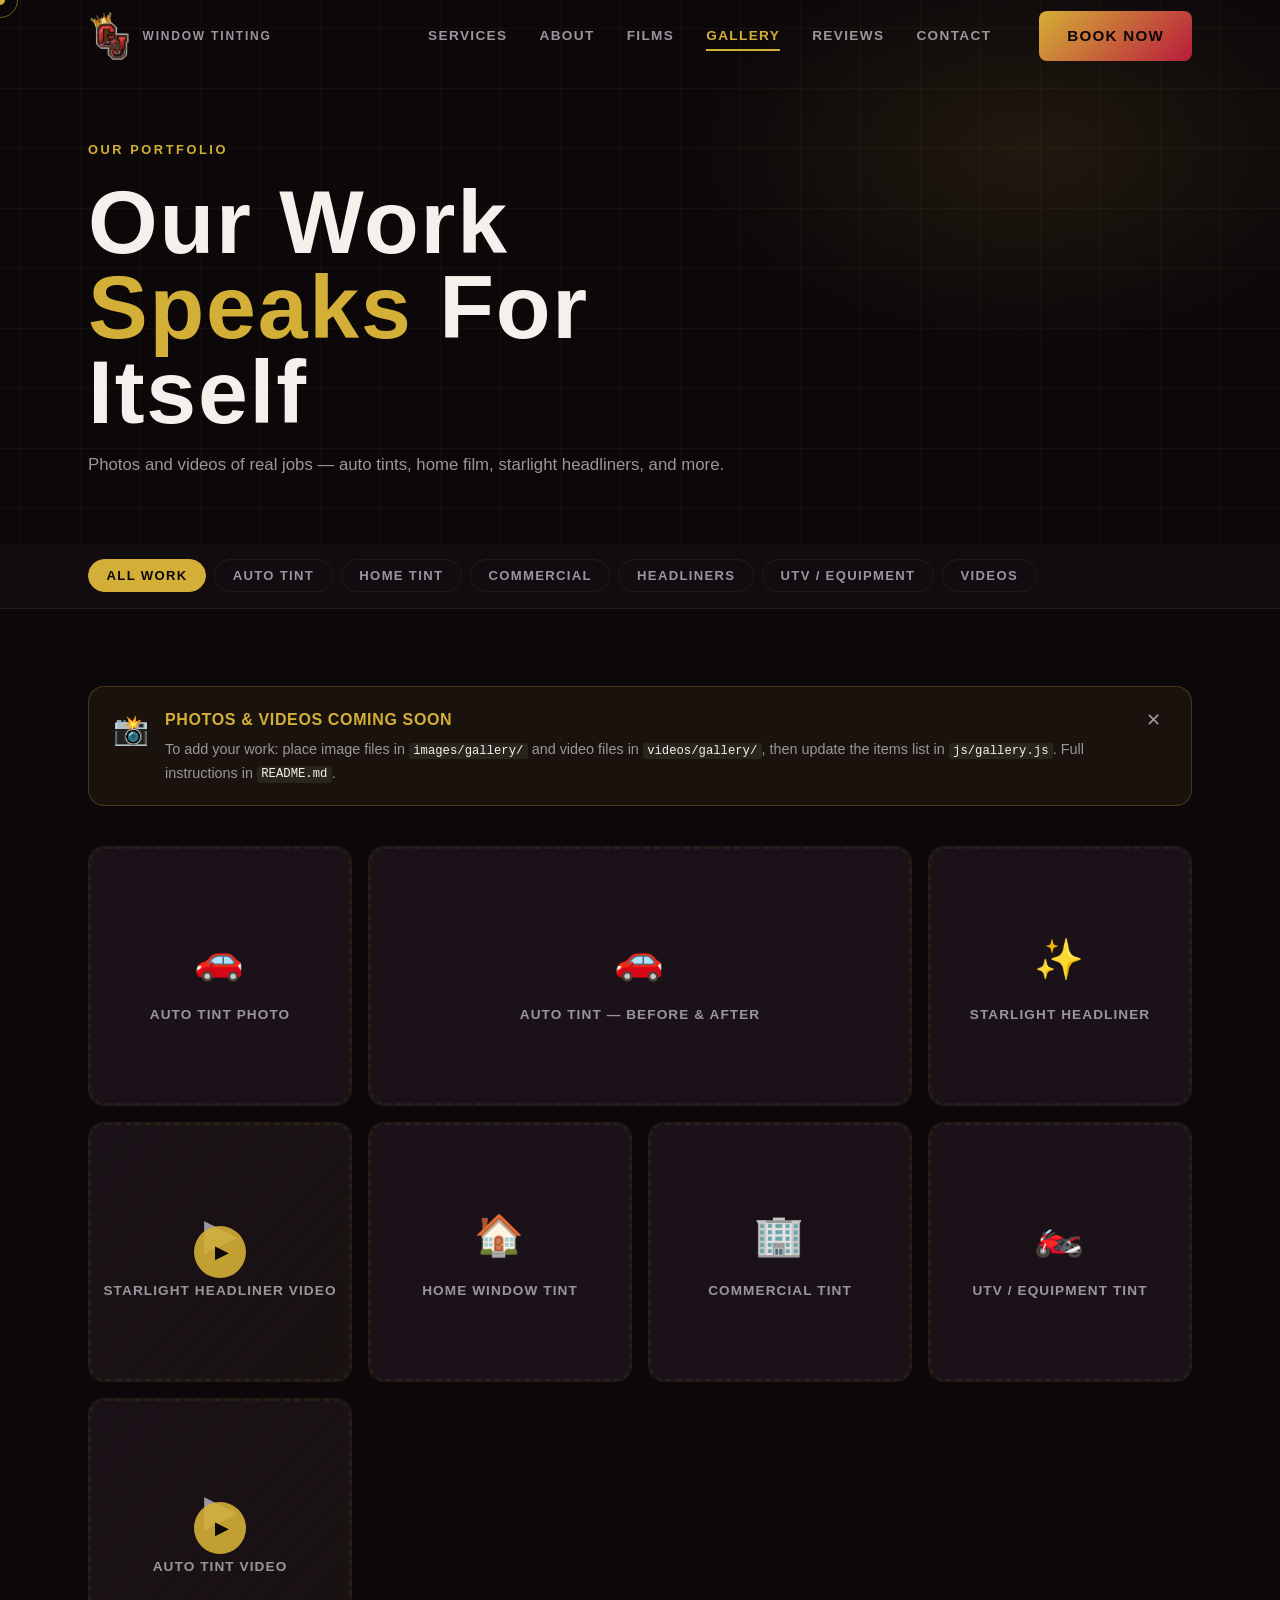
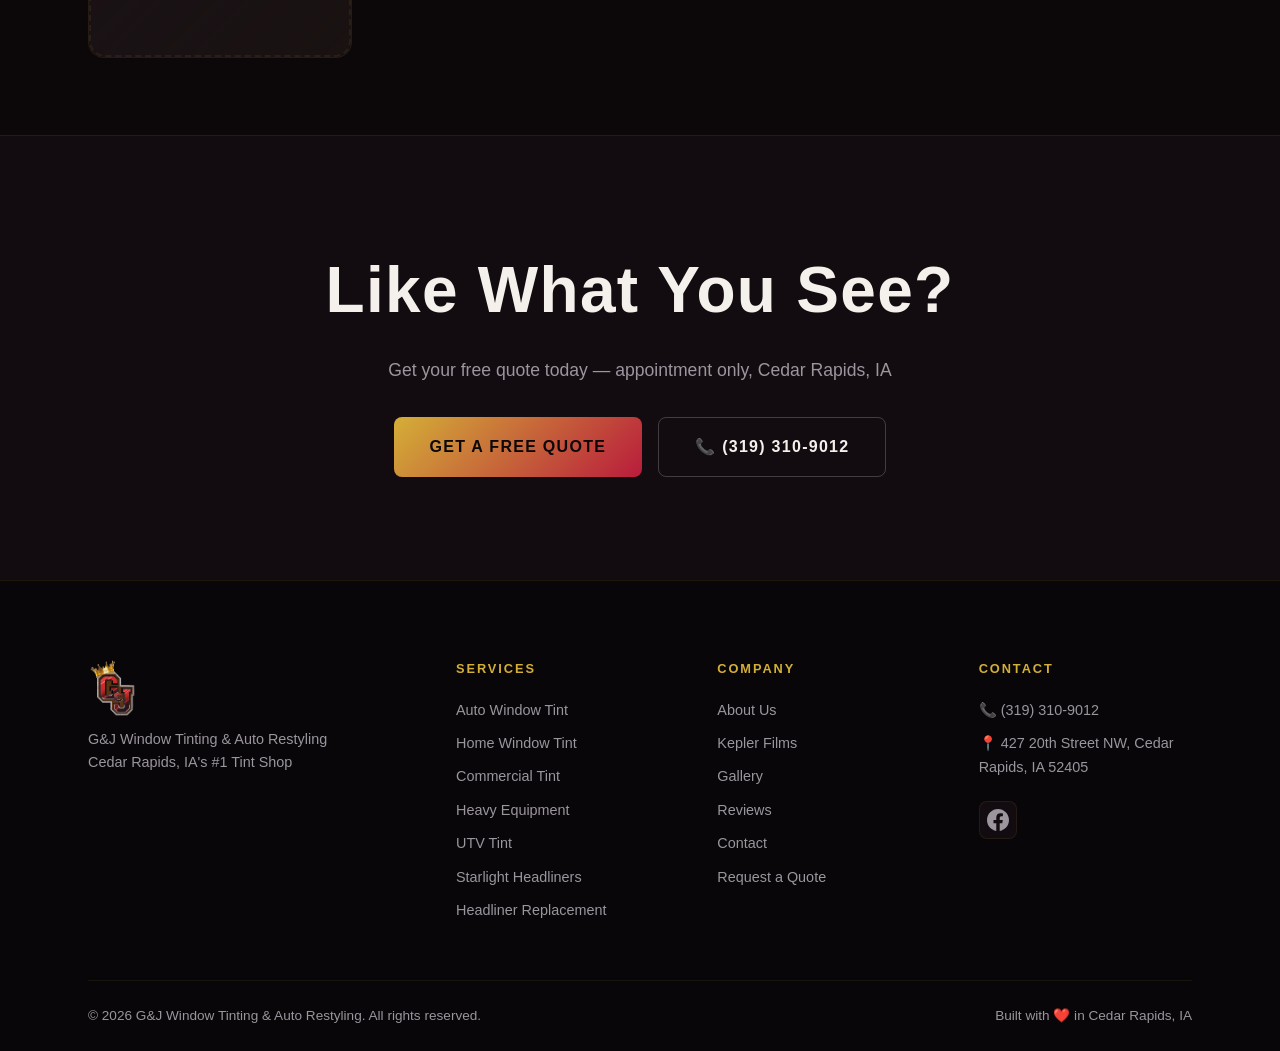
==== commit 3e9c8c11: "Align theme with brand: wine, gold & crimson palette - Refresh CSS variables, hero sections, ticker," ====
--- a/gallery.html
+++ b/gallery.html
@@ -28,7 +28,7 @@
   <link rel="icon" type="image/png" sizes="32x32" href="/favicon-32x32.png" />
   <link rel="apple-touch-icon" sizes="180x180" href="/apple-touch-icon.png" />
   <link rel="manifest" href="/site.webmanifest" />
-  <meta name="theme-color" content="#0a0a0c" />
+  <meta name="theme-color" content="#0c080a" />
 
   <!-- Fonts -->
   <link rel="preconnect" href="https://fonts.googleapis.com" crossorigin />
@@ -49,7 +49,7 @@
   <header class="header scrolled" id="header">
     <div class="header__inner">
       <a href="/" class="header__logo">
-        <img src="/images/logo-gj.png" alt="G&J Window Tinting" class="header__logo-img" width="152" height="52" decoding="async" />
+        <img src="/images/logo-gj.png" alt="G&J Window Tinting" class="header__logo-img" width="436" height="533" decoding="async" />
         <span class="logo-text">Window Tinting</span>
       </a>
 
@@ -263,7 +263,7 @@
     <div class="container">
       <div class="footer__inner">
         <div class="footer__brand">
-          <img src="/images/logo-gj.png" alt="G&J Window Tinting" class="footer__logo-img" width="176" height="60" decoding="async" />
+          <img src="/images/logo-gj.png" alt="G&J Window Tinting" class="footer__logo-img" width="436" height="533" decoding="async" />
           <p>G&J Window Tinting & Auto Restyling</p>
           <p>Cedar Rapids, IA's #1 Tint Shop</p>
         </div>
--- a/css/style.css
+++ b/css/style.css
@@ -1,19 +1,19 @@
 /* ============================================================
    G&J Window Tinting & Auto Restyling — Main Stylesheet
-   Aesthetic: Dark Industrial / Performance Auto
+   Aesthetic: Wine, crimson & champagne gold (aligned with brand mark)
    ============================================================ */
 
 /* ---------- CSS Variables ---------- */
 :root {
-  --clr-bg:        #0a0a0c;
-  --clr-bg-2:      #111116;
-  --clr-bg-3:      #16161d;
-  --clr-accent:    #e8a000;
-  --clr-accent-2:  #ff6b00;
-  --clr-white:     #f5f5f0;
-  --clr-gray:      #8a8a96;
-  --clr-gray-2:    #2a2a35;
-  --clr-border:    rgba(255,255,255,0.07);
+  --clr-bg:        #0c080a;
+  --clr-bg-2:      #120c10;
+  --clr-bg-3:      #1a1218;
+  --clr-accent:    #d4af37;
+  --clr-accent-2:  #b91c3c;
+  --clr-white:     #f4f0eb;
+  --clr-gray:      #9b959e;
+  --clr-gray-2:    #2e262c;
+  --clr-border:    rgba(212,175,55,0.09);
 
   --font-display: 'Bebas Neue', sans-serif;
   --font-body:    'Barlow', sans-serif;
@@ -22,7 +22,7 @@
   --radius:  8px;
   --radius-lg: 16px;
   --shadow:  0 4px 24px rgba(0,0,0,0.5);
-  --shadow-accent: 0 0 40px rgba(232,160,0,0.2);
+  --shadow-accent: 0 0 44px rgba(212,175,55,0.18);
 
   --transition: 0.3s cubic-bezier(0.25, 0.46, 0.45, 0.94);
   --transition-slow: 0.6s cubic-bezier(0.25, 0.46, 0.45, 0.94);
@@ -78,7 +78,7 @@
 }
 .cursor-follower {
   width: 36px; height: 36px;
-  border: 1.5px solid rgba(232,160,0,0.5);
+  border: 1.5px solid rgba(212,175,55,0.5);
   border-radius: 50%;
   position: fixed;
   pointer-events: none;
@@ -192,7 +192,7 @@
   color: var(--clr-bg);
 }
 .btn--accent:hover {
-  box-shadow: 0 6px 30px rgba(232,160,0,0.4);
+  box-shadow: 0 6px 32px rgba(212,175,55,0.38);
   transform: translateY(-2px);
 }
 .btn--ghost {
@@ -258,13 +258,13 @@
   flex-shrink: 0;
 }
 .header__logo-img {
-  height: 38px;
+  height: 44px;
   width: auto;
   display: block;
   object-fit: contain;
 }
 @media (min-width: 640px) {
-  .header__logo-img { height: 46px; }
+  .header__logo-img { height: 52px; }
 }
 .logo-text {
   font-family: var(--font-cond);
@@ -368,8 +368,8 @@
 .hero__grid {
   position: absolute; inset: -50%;
   background-image:
-    linear-gradient(rgba(232,160,0,0.04) 1px, transparent 1px),
-    linear-gradient(90deg, rgba(232,160,0,0.04) 1px, transparent 1px);
+    linear-gradient(rgba(212,175,55,0.04) 1px, transparent 1px),
+    linear-gradient(90deg, rgba(212,175,55,0.04) 1px, transparent 1px);
   background-size: 60px 60px;
   animation: gridMove 20s linear infinite;
 }
@@ -385,13 +385,13 @@
 }
 .hero__glow--1 {
   width: 600px; height: 600px;
-  background: radial-gradient(circle, rgba(232,160,0,0.12) 0%, transparent 70%);
+  background: radial-gradient(circle, rgba(212,175,55,0.12) 0%, transparent 70%);
   top: -100px; right: -100px;
   animation: glowPulse 6s ease-in-out infinite;
 }
 .hero__glow--2 {
   width: 400px; height: 400px;
-  background: radial-gradient(circle, rgba(255,107,0,0.08) 0%, transparent 70%);
+  background: radial-gradient(circle, rgba(185,28,60,0.08) 0%, transparent 70%);
   bottom: 100px; left: -50px;
   animation: glowPulse 8s ease-in-out infinite reverse;
 }
@@ -412,8 +412,8 @@
   display: inline-flex;
   align-items: center;
   gap: 0.5rem;
-  background: rgba(232,160,0,0.1);
-  border: 1px solid rgba(232,160,0,0.3);
+  background: rgba(212,175,55,0.1);
+  border: 1px solid rgba(212,175,55,0.3);
   color: var(--clr-accent);
   font-family: var(--font-cond);
   font-size: 0.8rem;
@@ -572,7 +572,7 @@
   transform: scaleX(0);
   transition: transform var(--transition);
 }
-.service-card:hover { border-color: rgba(232,160,0,0.3); transform: translateY(-4px); box-shadow: var(--shadow-accent); }
+.service-card:hover { border-color: rgba(212,175,55,0.3); transform: translateY(-4px); box-shadow: var(--shadow-accent); }
 .service-card:hover::before { transform: scaleX(1); }
 .service-card__icon { font-size: 2.5rem; margin-bottom: 1rem; }
 .service-card h3 {
@@ -596,8 +596,8 @@
 .service-card__link:hover { gap: 0.5rem; }
 
 .service-card--cta {
-  background: linear-gradient(135deg, rgba(232,160,0,0.08), rgba(255,107,0,0.05));
-  border-color: rgba(232,160,0,0.2);
+  background: linear-gradient(135deg, rgba(212,175,55,0.08), rgba(185,28,60,0.05));
+  border-color: rgba(212,175,55,0.2);
   display: flex; flex-direction: column;
 }
 .service-card--cta p { flex: 1; }
@@ -668,7 +668,7 @@
   padding: 1.5rem;
   transition: var(--transition);
 }
-.about__card:hover { border-color: rgba(232,160,0,0.3); }
+.about__card:hover { border-color: rgba(212,175,55,0.3); }
 .about__card-icon { font-size: 1.8rem; margin-bottom: 0.75rem; }
 .about__card h4 {
   font-family: var(--font-cond);
@@ -682,11 +682,11 @@
 .about__map-link {
   color: var(--clr-white);
   text-decoration: none;
-  border-bottom: 1px solid rgba(232,160,0,0.35);
+  border-bottom: 1px solid rgba(212,175,55,0.35);
   transition: color var(--transition), border-color var(--transition);
 }
 .about__map-link:hover { color: var(--clr-accent); border-color: var(--clr-accent); }
-.about__card--accent { grid-column: span 2; border-color: rgba(232,160,0,0.2); }
+.about__card--accent { grid-column: span 2; border-color: rgba(212,175,55,0.2); }
 @media (max-width: 480px) { .about__card--accent { grid-column: span 1; } }
 
 /* ============================================================
@@ -707,7 +707,7 @@
   transition: var(--transition);
   position: relative;
 }
-.film-card:hover { transform: translateY(-4px); border-color: rgba(232,160,0,0.3); }
+.film-card:hover { transform: translateY(-4px); border-color: rgba(212,175,55,0.3); }
 .film-card__badge {
   display: inline-block;
   font-family: var(--font-cond);
@@ -751,8 +751,8 @@
 
 .film-card--quote {
   display: flex; flex-direction: column; align-items: flex-start;
-  background: linear-gradient(135deg, rgba(232,160,0,0.07), rgba(255,107,0,0.04));
-  border-color: rgba(232,160,0,0.2);
+  background: linear-gradient(135deg, rgba(212,175,55,0.07), rgba(185,28,60,0.04));
+  border-color: rgba(212,175,55,0.2);
 }
 .film-card__icon { font-size: 2.5rem; margin-bottom: 1rem; }
 .film-card--quote h3 { font-family: var(--font-cond); font-size: 1.2rem; font-weight: 700; letter-spacing: 0.05em; }
@@ -771,7 +771,7 @@
 .reviews__glow {
   position: absolute;
   width: 800px; height: 800px;
-  background: radial-gradient(circle, rgba(232,160,0,0.06) 0%, transparent 65%);
+  background: radial-gradient(circle, rgba(212,175,55,0.06) 0%, transparent 65%);
   top: 50%; left: 50%;
   transform: translate(-50%, -50%);
   pointer-events: none;
@@ -804,10 +804,10 @@
   font-family: Georgia, serif;
   font-size: 5rem;
   line-height: 1;
-  color: rgba(232,160,0,0.1);
+  color: rgba(212,175,55,0.1);
   pointer-events: none;
 }
-.review-card:hover { border-color: rgba(232,160,0,0.3); transform: translateY(-4px); }
+.review-card:hover { border-color: rgba(212,175,55,0.3); transform: translateY(-4px); }
 .review-card__stars { color: var(--clr-accent); letter-spacing: 2px; margin-bottom: 1rem; font-size: 1rem; }
 .review-card p { color: var(--clr-gray); font-style: italic; margin-bottom: 1.25rem; line-height: 1.7; }
 .review-card__author { font-weight: 600; font-size: 0.95rem; }
@@ -1090,7 +1090,7 @@
   z-index: 100;
   opacity: 0; pointer-events: none;
   transition: opacity var(--transition), transform var(--transition);
-  box-shadow: 0 4px 16px rgba(232,160,0,0.3);
+  box-shadow: 0 4px 16px rgba(212,175,55,0.3);
 }
 .back-to-top.visible { opacity: 1; pointer-events: auto; }
 .back-to-top:hover { transform: translateY(-3px); }
@@ -1116,8 +1116,8 @@
    SERVICE CARD — Restyling variant
    ============================================================ */
 .service-card--restyling {
-  border-color: rgba(232,160,0,0.25);
-  background: linear-gradient(135deg, rgba(232,160,0,0.06) 0%, var(--clr-bg-3) 100%);
+  border-color: rgba(212,175,55,0.25);
+  background: linear-gradient(135deg, rgba(212,175,55,0.06) 0%, var(--clr-bg-3) 100%);
   position: relative;
 }
 .service-card--restyling::before {
@@ -1144,7 +1144,7 @@
 .restyling {
   position: relative;
   overflow: hidden;
-  background: linear-gradient(160deg, #060f20 0%, #08152a 50%, #050e1c 100%);
+  background: linear-gradient(160deg, #140c10 0%, #1a1218 50%, #0c080a 100%);
 }
 
 .restyling__bg {
@@ -1158,21 +1158,21 @@
 }
 .restyling__glow--1 {
   width: 500px; height: 500px;
-  background: radial-gradient(circle, rgba(232,160,0,0.12) 0%, transparent 70%);
+  background: radial-gradient(circle, rgba(212,175,55,0.12) 0%, transparent 70%);
   top: -100px; right: -80px;
   animation: glowPulse 7s ease-in-out infinite;
 }
 .restyling__glow--2 {
   width: 350px; height: 350px;
-  background: radial-gradient(circle, rgba(0,160,255,0.08) 0%, transparent 70%);
+  background: radial-gradient(circle, rgba(185,28,60,0.10) 0%, transparent 70%);
   bottom: 0; left: -60px;
   animation: glowPulse 9s ease-in-out infinite reverse;
 }
 .restyling__lines {
   position: absolute; inset: 0;
   background-image:
-    linear-gradient(rgba(232,160,0,0.03) 1px, transparent 1px),
-    linear-gradient(90deg, rgba(232,160,0,0.03) 1px, transparent 1px);
+    linear-gradient(rgba(212,175,55,0.03) 1px, transparent 1px),
+    linear-gradient(90deg, rgba(212,175,55,0.03) 1px, transparent 1px);
   background-size: 50px 50px;
 }
 
@@ -1233,18 +1233,18 @@
   height: 3px;
 }
 .restyling__showcase-card--main {
-  background: linear-gradient(135deg, rgba(232,160,0,0.08) 0%, rgba(255,107,0,0.04) 100%);
-  border-color: rgba(232,160,0,0.22);
+  background: linear-gradient(135deg, rgba(212,175,55,0.08) 0%, rgba(185,28,60,0.04) 100%);
+  border-color: rgba(212,175,55,0.22);
 }
 .restyling__showcase-card--main::before {
   background: linear-gradient(90deg, var(--clr-accent), var(--clr-accent-2));
 }
 .restyling__showcase-card--secondary {
-  background: linear-gradient(135deg, rgba(0,160,255,0.06) 0%, rgba(80,0,200,0.04) 100%);
-  border-color: rgba(0,160,255,0.15);
+  background: linear-gradient(135deg, rgba(185,28,60,0.07) 0%, rgba(110,100,115,0.08) 100%);
+  border-color: rgba(180,175,190,0.18);
 }
 .restyling__showcase-card--secondary::before {
-  background: linear-gradient(90deg, #0099cc, #0066cc);
+  background: linear-gradient(90deg, #9a959e, #d4af37);
 }
 .restyling__showcase-card:hover {
   transform: translateY(-4px);
@@ -1276,13 +1276,13 @@
   letter-spacing: 0.1em;
   text-transform: uppercase;
   color: var(--clr-accent);
-  background: rgba(232,160,0,0.08);
-  border: 1px solid rgba(232,160,0,0.2);
+  background: rgba(212,175,55,0.08);
+  border: 1px solid rgba(212,175,55,0.2);
   padding: 0.25rem 0.6rem;
   border-radius: 4px;
 }
 .restyling__showcase-card--secondary .restyling__showcase-tags span {
-  color: #0099cc;
-  background: rgba(0,160,255,0.07);
-  border-color: rgba(0,160,255,0.2);
-}
+  color: #c9c4d0;
+  background: rgba(180,175,190,0.09);
+  border-color: rgba(180,175,190,0.22);
+}
--- a/css/animations.css
+++ b/css/animations.css
@@ -1,20 +1,20 @@
 /* ============================================================
-   G&J Window Tinting — Vibrant Animated Backgrounds
-   Deep blues, teals, purples — light refracting through film
+   G&J Window Tinting — Animated backgrounds
+   Burgundy, crimson & champagne gold (matches crowned G&J mark)
    ============================================================ */
 
 :root {
-  --clr-bg:    #050d1a;
-  --clr-bg-2:  #071422;
-  --clr-bg-3:  #0a1c2e;
-  --clr-border: rgba(80, 180, 255, 0.08);
+  --clr-bg:    #0c080a;
+  --clr-bg-2:  #120c10;
+  --clr-bg-3:  #1a1218;
+  --clr-border: rgba(212, 175, 55, 0.09);
 }
 
 /* ============================================================
    HERO
    ============================================================ */
 .hero {
-  background: linear-gradient(160deg, #030d1c 0%, #071830 40%, #0a2040 100%);
+  background: linear-gradient(160deg, #0a0608 0%, #140c10 42%, #1a0e16 100%);
 }
 .hero__canvas {
   position: absolute; inset: 0;
@@ -25,9 +25,9 @@
   content: '';
   position: absolute; inset: 0;
   background:
-    radial-gradient(ellipse 70% 60% at 80% 20%, rgba(0,180,255,0.18) 0%, transparent 60%),
-    radial-gradient(ellipse 50% 70% at 10% 80%, rgba(80,0,200,0.15) 0%, transparent 55%),
-    radial-gradient(ellipse 60% 40% at 50% 50%, rgba(0,120,180,0.08) 0%, transparent 60%);
+    radial-gradient(ellipse 70% 60% at 78% 18%, rgba(196,30,58,0.16) 0%, transparent 58%),
+    radial-gradient(ellipse 55% 70% at 12% 82%, rgba(62,18,32,0.22) 0%, transparent 55%),
+    radial-gradient(ellipse 58% 45% at 48% 50%, rgba(212,175,55,0.07) 0%, transparent 58%);
   animation: meshShift 12s ease-in-out infinite alternate;
   pointer-events: none;
 }
@@ -41,31 +41,31 @@
 
 .hero__ray--1 {
   left: 60%; width: 120px;
-  background: linear-gradient(to bottom, rgba(0,200,255,0.22) 0%, rgba(0,120,255,0.10) 50%, transparent 100%);
+  background: linear-gradient(to bottom, rgba(212,175,55,0.20) 0%, rgba(196,30,58,0.09) 50%, transparent 100%);
   transform: rotate(-6deg);
   animation: raySwing 10s ease-in-out infinite;
 }
 .hero__ray--2 {
   left: 72%; width: 50px;
-  background: linear-gradient(to bottom, rgba(120,0,255,0.18) 0%, rgba(80,0,200,0.08) 50%, transparent 100%);
+  background: linear-gradient(to bottom, rgba(120,28,48,0.18) 0%, rgba(62,18,32,0.08) 50%, transparent 100%);
   transform: rotate(4deg);
   animation: raySwing 14s ease-in-out infinite reverse 1s;
 }
 .hero__ray--3 {
   left: 80%; width: 200px;
-  background: linear-gradient(to bottom, rgba(0,255,200,0.12) 0%, rgba(0,180,120,0.06) 50%, transparent 100%);
+  background: linear-gradient(to bottom, rgba(225,200,160,0.10) 0%, rgba(180,90,100,0.05) 50%, transparent 100%);
   transform: rotate(-3deg);
   animation: raySwing 8s ease-in-out infinite 2s;
 }
 .hero__ray--4 {
   left: 55%; width: 30px;
-  background: linear-gradient(to bottom, rgba(255,200,0,0.15) 0%, rgba(232,160,0,0.06) 50%, transparent 100%);
+  background: linear-gradient(to bottom, rgba(245,220,150,0.16) 0%, rgba(212,175,55,0.07) 50%, transparent 100%);
   transform: rotate(8deg);
   animation: raySwing 12s ease-in-out infinite 3s reverse;
 }
 .hero__ray--5 {
   left: 88%; width: 80px;
-  background: linear-gradient(to bottom, rgba(0,160,255,0.16) 0%, transparent 60%);
+  background: linear-gradient(to bottom, rgba(190,185,200,0.12) 0%, transparent 60%);
   transform: rotate(-10deg);
   animation: raySwing 9s ease-in-out infinite 0.5s;
 }
@@ -80,22 +80,22 @@
 
 .hero__pane--1 {
   right: -4%; top: 0; width: 30vw; height: 100%;
-  background: linear-gradient(160deg, rgba(0,160,255,0.07) 0%, rgba(0,60,120,0.18) 50%, rgba(60,0,180,0.06) 100%);
-  border-left: 1px solid rgba(0,200,255,0.12);
+  background: linear-gradient(160deg, rgba(196,30,58,0.06) 0%, rgba(42,14,24,0.20) 50%, rgba(62,18,36,0.06) 100%);
+  border-left: 1px solid rgba(212,175,55,0.12);
   transform: skewX(-3deg);
   animation: paneGlow 9s ease-in-out infinite;
 }
 .hero__pane--2 {
   right: 20%; top: 0; width: 6vw; height: 100%;
-  background: linear-gradient(180deg, rgba(80,0,255,0.07) 0%, transparent 50%, rgba(0,200,255,0.05) 100%);
-  border-left: 1px solid rgba(120,80,255,0.10);
+  background: linear-gradient(180deg, rgba(90,22,40,0.08) 0%, transparent 50%, rgba(212,175,55,0.04) 100%);
+  border-left: 1px solid rgba(160,90,110,0.12);
   transform: skewX(-1deg);
   animation: paneGlow 13s ease-in-out infinite reverse 2s;
 }
 .hero__pane--3 {
   right: 10%; top: 0; width: 3vw; height: 100%;
-  background: linear-gradient(180deg, transparent 0%, rgba(0,255,200,0.06) 50%, transparent 100%);
-  border-right: 1px solid rgba(0,255,180,0.10);
+  background: linear-gradient(180deg, transparent 0%, rgba(212,175,55,0.05) 50%, transparent 100%);
+  border-right: 1px solid rgba(200,190,210,0.10);
   animation: paneGlow 7s ease-in-out infinite 1s;
 }
 @keyframes paneGlow {
@@ -106,7 +106,7 @@
 .hero__bg::after {
   content: '';
   position: absolute; left: 0; right: 0; height: 2px;
-  background: linear-gradient(90deg, transparent 0%, rgba(0,200,255,0.2) 25%, rgba(0,255,200,0.5) 50%, rgba(80,120,255,0.2) 75%, transparent 100%);
+  background: linear-gradient(90deg, transparent 0%, rgba(212,175,55,0.35) 25%, rgba(245,230,200,0.45) 50%, rgba(196,30,58,0.28) 75%, transparent 100%);
   filter: blur(3px);
   animation: scanLine 7s ease-in-out infinite;
   pointer-events: none;
@@ -118,19 +118,19 @@
   100% { top: 95%; opacity: 0; }
 }
 
-.hero__glow--1 { background: radial-gradient(circle, rgba(0,160,255,0.16) 0%, transparent 70%) !important; }
-.hero__glow--2 { background: radial-gradient(circle, rgba(80,0,200,0.12) 0%, transparent 70%) !important; }
+.hero__glow--1 { background: radial-gradient(circle, rgba(212,175,55,0.14) 0%, transparent 70%) !important; }
+.hero__glow--2 { background: radial-gradient(circle, rgba(196,30,58,0.11) 0%, transparent 70%) !important; }
 .hero__grid {
   background-image:
-    linear-gradient(rgba(0,180,255,0.05) 1px, transparent 1px),
-    linear-gradient(90deg, rgba(0,180,255,0.05) 1px, transparent 1px) !important;
+    linear-gradient(rgba(212,175,55,0.045) 1px, transparent 1px),
+    linear-gradient(90deg, rgba(212,175,55,0.045) 1px, transparent 1px) !important;
 }
 
 /* ============================================================
    TICKER
    ============================================================ */
 .ticker {
-  background: linear-gradient(90deg, #0077cc, #00aacc, #0055aa);
+  background: linear-gradient(90deg, #4a1522, #722f3a, #6b4c2e, #8b3a42);
   background-size: 200% 100%;
   animation: tickerGrad 6s ease infinite;
   position: relative; overflow: hidden;
@@ -143,8 +143,8 @@
 .ticker::before, .ticker::after {
   content: ''; position: absolute; top: 0; bottom: 0; width: 60px; z-index: 1; pointer-events: none;
 }
-.ticker::before { left: 0;  background: linear-gradient(to right, #0077cc, transparent); }
-.ticker::after  { right: 0; background: linear-gradient(to left,  #00aacc, transparent); }
+.ticker::before { left: 0;  background: linear-gradient(to right, #4a1522, transparent); }
+.ticker::after  { right: 0; background: linear-gradient(to left,  #8b3a42, transparent); }
 .ticker__track span { color: #fff; }
 
 /* ============================================================
@@ -152,27 +152,27 @@
    ============================================================ */
 .services {
   position: relative; overflow: hidden;
-  background: linear-gradient(180deg, #071422 0%, #060f1e 100%);
+  background: linear-gradient(180deg, #120c10 0%, #0e0a0c 100%);
 }
 .services__bg { position: absolute; inset: 0; pointer-events: none; overflow: hidden; }
 .services__film { position: absolute; border-radius: 4px; }
 .services__film--1 {
   top: -10%; right: -8%; width: 50vw; height: 120%;
-  background: linear-gradient(160deg, rgba(0,160,255,0.04) 0%, rgba(0,40,100,0.25) 50%, transparent 100%);
-  border: 1px solid rgba(0,180,255,0.05);
+  background: linear-gradient(160deg, rgba(196,30,58,0.05) 0%, rgba(42,12,22,0.22) 50%, transparent 100%);
+  border: 1px solid rgba(212,175,55,0.05);
   transform: rotate(3deg);
   animation: filmFloat 16s ease-in-out infinite;
 }
 .services__film--2 {
   bottom: -10%; left: -5%; width: 35vw; height: 70%;
-  background: linear-gradient(340deg, transparent 0%, rgba(60,0,200,0.05) 50%, rgba(0,120,200,0.03) 100%);
-  border: 1px solid rgba(80,80,255,0.05);
+  background: linear-gradient(340deg, transparent 0%, rgba(90,26,44,0.06) 50%, rgba(212,175,55,0.03) 100%);
+  border: 1px solid rgba(120,70,90,0.06);
   transform: rotate(-4deg);
   animation: filmFloat 20s ease-in-out infinite reverse 3s;
 }
 .services__film--3 {
   top: 15%; left: 25%; width: 60vw; height: 70%;
-  background: radial-gradient(ellipse at 40% 50%, rgba(0,180,255,0.04) 0%, transparent 60%);
+  background: radial-gradient(ellipse at 40% 50%, rgba(212,175,55,0.045) 0%, transparent 60%);
   animation: filmFloat 24s ease-in-out infinite 6s;
 }
 @keyframes filmFloat {
@@ -182,7 +182,7 @@
 }
 .services__shimmer {
   position: absolute; top: 0; bottom: 0; width: 2px;
-  background: linear-gradient(to bottom, transparent 0%, rgba(0,200,255,0.3) 30%, rgba(0,255,200,0.6) 50%, rgba(80,120,255,0.3) 70%, transparent 100%);
+  background: linear-gradient(to bottom, transparent 0%, rgba(212,175,55,0.28) 30%, rgba(245,220,170,0.45) 50%, rgba(196,30,58,0.25) 70%, transparent 100%);
   filter: blur(2px);
   animation: shimmerSlide 9s ease-in-out infinite;
   pointer-events: none;
@@ -194,11 +194,11 @@
   100% { left: 105%; opacity: 0; }
 }
 .service-card:hover {
-  border-color: rgba(0,180,255,0.35) !important;
-  box-shadow: 0 0 40px rgba(0,120,255,0.15) !important;
+  border-color: rgba(212,175,55,0.32) !important;
+  box-shadow: 0 0 40px rgba(196,30,58,0.12) !important;
 }
 .service-card::before {
-  background: linear-gradient(90deg, rgba(0,180,255,0.8), rgba(0,255,200,0.8)) !important;
+  background: linear-gradient(90deg, rgba(212,175,55,0.85), rgba(196,30,58,0.75)) !important;
 }
 
 /* ============================================================
@@ -206,7 +206,7 @@
    ============================================================ */
 .about {
   position: relative; overflow: hidden;
-  background: linear-gradient(160deg, #04101e 0%, #080d20 50%, #060f1c 100%);
+  background: linear-gradient(160deg, #0e0a0c 0%, #140c10 50%, #0c080a 100%);
 }
 .about__stars { position: absolute; inset: 0; width: 100%; height: 100%; pointer-events: none; }
 .about__bg-text { opacity: 0.018 !important; }
@@ -216,15 +216,15 @@
    ============================================================ */
 .films {
   position: relative; overflow: hidden;
-  background: linear-gradient(135deg, #060e1c 0%, #071526 60%, #060d1a 100%);
+  background: linear-gradient(135deg, #100a0e 0%, #160f14 60%, #0c080a 100%);
 }
 .films::before {
   content: '';
   position: absolute; inset: 0;
   background:
-    radial-gradient(ellipse 70% 50% at 85% 30%, rgba(0,120,255,0.09) 0%, transparent 55%),
-    radial-gradient(ellipse 60% 60% at 15% 70%, rgba(60,0,200,0.08) 0%, transparent 55%),
-    radial-gradient(ellipse 50% 40% at 50% 50%, rgba(0,200,180,0.05) 0%, transparent 55%);
+    radial-gradient(ellipse 70% 50% at 85% 30%, rgba(196,30,58,0.08) 0%, transparent 55%),
+    radial-gradient(ellipse 60% 60% at 15% 70%, rgba(62,18,36,0.10) 0%, transparent 55%),
+    radial-gradient(ellipse 50% 40% at 50% 50%, rgba(212,175,55,0.05) 0%, transparent 55%);
   animation: prismShift 14s ease-in-out infinite;
   pointer-events: none;
 }
@@ -239,7 +239,7 @@
   background: repeating-linear-gradient(
     58deg,
     transparent 0px, transparent 90px,
-    rgba(0,180,255,0.018) 90px, rgba(0,180,255,0.018) 92px
+    rgba(212,175,55,0.016) 90px, rgba(212,175,55,0.016) 92px
   );
   animation: diagonalDrift 18s linear infinite;
   pointer-events: none;
@@ -249,8 +249,8 @@
   to   { transform: translateX(92px); }
 }
 .film-card:hover {
-  border-color: rgba(0,180,255,0.30) !important;
-  box-shadow: 0 8px 32px rgba(0,80,200,0.20) !important;
+  border-color: rgba(212,175,55,0.28) !important;
+  box-shadow: 0 8px 32px rgba(62,18,36,0.25) !important;
 }
 
 /* ============================================================
@@ -258,11 +258,11 @@
    ============================================================ */
 .reviews {
   position: relative; overflow: hidden;
-  background: linear-gradient(160deg, #040d1a 0%, #06122a 100%);
+  background: linear-gradient(160deg, #0c080a 0%, #120a10 100%);
 }
 .reviews__bg { position: absolute; inset: 0; }
 .reviews__glow {
-  background: radial-gradient(ellipse 100% 80% at 50% 50%, rgba(0,120,255,0.08) 0%, rgba(80,0,200,0.05) 50%, transparent 70%) !important;
+  background: radial-gradient(ellipse 100% 80% at 50% 50%, rgba(212,175,55,0.07) 0%, rgba(196,30,58,0.06) 50%, transparent 70%) !important;
   animation: auroraShift 10s ease-in-out infinite alternate;
 }
 @keyframes auroraShift {
@@ -273,8 +273,8 @@
   content: '';
   position: absolute; inset: 0;
   background:
-    radial-gradient(ellipse 120% 30% at 30% 30%, rgba(0,200,180,0.05) 0%, transparent 60%),
-    radial-gradient(ellipse 80%  20% at 70% 70%, rgba(80,0,255,0.06) 0%, transparent 60%);
+    radial-gradient(ellipse 120% 30% at 30% 30%, rgba(245,220,180,0.06) 0%, transparent 60%),
+    radial-gradient(ellipse 80%  20% at 70% 70%, rgba(196,30,58,0.07) 0%, transparent 60%);
   animation: auroraShift 14s ease-in-out infinite alternate-reverse;
   pointer-events: none;
 }
@@ -282,14 +282,14 @@
   content: '';
   position: absolute; inset: 0;
   background-image:
-    radial-gradient(1px 1px at 10% 20%, rgba(0,200,255,0.5)   0%, transparent 100%),
-    radial-gradient(1px 1px at 80% 10%, rgba(120,80,255,0.4)  0%, transparent 100%),
-    radial-gradient(1px 1px at 40% 80%, rgba(0,255,200,0.4)   0%, transparent 100%),
-    radial-gradient(1px 1px at 65% 45%, rgba(0,160,255,0.35)  0%, transparent 100%),
-    radial-gradient(1px 1px at 25% 65%, rgba(80,80,255,0.3)   0%, transparent 100%),
-    radial-gradient(1px 1px at 90% 75%, rgba(0,200,180,0.35)  0%, transparent 100%),
-    radial-gradient(2px 2px at 55% 25%, rgba(0,180,255,0.25)  0%, transparent 100%),
-    radial-gradient(1px 1px at 5%  90%, rgba(120,0,255,0.3)   0%, transparent 100%);
+    radial-gradient(1px 1px at 10% 20%, rgba(212,175,55,0.5)   0%, transparent 100%),
+    radial-gradient(1px 1px at 80% 10%, rgba(196,30,58,0.35)  0%, transparent 100%),
+    radial-gradient(1px 1px at 40% 80%, rgba(230,210,190,0.35)   0%, transparent 100%),
+    radial-gradient(1px 1px at 65% 45%, rgba(212,175,55,0.32)  0%, transparent 100%),
+    radial-gradient(1px 1px at 25% 65%, rgba(180,170,195,0.28)   0%, transparent 100%),
+    radial-gradient(1px 1px at 90% 75%, rgba(225,100,120,0.28)  0%, transparent 100%),
+    radial-gradient(2px 2px at 55% 25%, rgba(255,245,220,0.22)  0%, transparent 100%),
+    radial-gradient(1px 1px at 5%  90%, rgba(140,40,65,0.28)   0%, transparent 100%);
   pointer-events: none;
   animation: starsTwinkle 5s ease-in-out infinite alternate;
 }
@@ -302,7 +302,7 @@
    BOOKING BANNER
    ============================================================ */
 .booking-banner {
-  background: linear-gradient(135deg, #0066cc 0%, #0099cc 30%, #e8a000 65%, #ff6b00 100%) !important;
+  background: linear-gradient(135deg, #3d1420 0%, #6b2233 28%, #8b2d3f 52%, #7a5c2e 78%, #b8923d 100%) !important;
   background-size: 300% 300% !important;
   animation: bannerGradient 8s ease infinite !important;
 }
@@ -312,7 +312,7 @@
   100% { background-position: 0% 50%; }
 }
 .booking-banner__text h2 { color: #fff !important; }
-.booking-banner__text p  { color: rgba(255,255,255,0.8) !important; }
+.booking-banner__text p  { color: rgba(255,255,255,0.82) !important; }
 .booking-banner .btn--accent {
   background: rgba(255,255,255,0.15) !important;
   color: #fff !important;
@@ -324,14 +324,14 @@
    ============================================================ */
 .contact {
   position: relative; overflow: hidden;
-  background: linear-gradient(180deg, #060e1c 0%, #071422 100%);
+  background: linear-gradient(180deg, #100a0e 0%, #0c080a 100%);
 }
 .contact::before {
   content: '';
   position: absolute; inset: 0;
   background-image:
-    linear-gradient(rgba(0,180,255,0.04) 1px, transparent 1px),
-    linear-gradient(90deg, rgba(0,180,255,0.04) 1px, transparent 1px);
+    linear-gradient(rgba(212,175,55,0.04) 1px, transparent 1px),
+    linear-gradient(90deg, rgba(212,175,55,0.04) 1px, transparent 1px);
   background-size: 40px 40px;
   pointer-events: none;
   mask-image: radial-gradient(ellipse 80% 80% at 50% 50%, black 0%, transparent 100%);
@@ -342,14 +342,14 @@
    FOOTER
    ============================================================ */
 .footer {
-  background: #030a14 !important;
-  border-top: 1px solid rgba(0,180,255,0.08) !important;
+  background: #080608 !important;
+  border-top: 1px solid rgba(212,175,55,0.1) !important;
 }
 
 /* ============================================================
    SCROLLBAR
    ============================================================ */
-::-webkit-scrollbar-thumb { background: #0088cc !important; }
+::-webkit-scrollbar-thumb { background: linear-gradient(180deg, #8b2d3f, #b8923d) !important; }
 
 /* ============================================================
    REDUCE MOTION
--- a/css/gallery.css
+++ b/css/gallery.css
@@ -15,7 +15,7 @@
 .gallery-hero__glow {
   position: absolute;
   width: 700px; height: 400px;
-  background: radial-gradient(ellipse, rgba(232,160,0,0.10) 0%, transparent 70%);
+  background: radial-gradient(ellipse, rgba(212,175,55,0.10) 0%, transparent 70%);
   top: -50px; right: -100px;
   pointer-events: none;
   animation: glowPulse 6s ease-in-out infinite;
@@ -92,8 +92,8 @@
   display: flex;
   align-items: flex-start;
   gap: 1rem;
-  background: rgba(232, 160, 0, 0.07);
-  border: 1px solid rgba(232, 160, 0, 0.25);
+  background: rgba(212, 175, 55, 0.07);
+  border: 1px solid rgba(212, 175, 55, 0.25);
   border-radius: var(--radius-lg);
   padding: 1.25rem 1.5rem;
   margin-bottom: 2.5rem;
@@ -189,7 +189,7 @@
 }
 .gallery-item:hover {
   transform: scale(1.02);
-  box-shadow: 0 8px 32px rgba(0,0,0,0.5), 0 0 0 1px rgba(232,160,0,0.3);
+  box-shadow: 0 8px 32px rgba(0,0,0,0.5), 0 0 0 1px rgba(212,175,55,0.3);
   z-index: 1;
 }
 .gallery-item__inner {
@@ -234,7 +234,7 @@
 }
 .gallery-item__zoom {
   font-size: 1.3rem;
-  filter: drop-shadow(0 0 6px rgba(232,160,0,0.6));
+  filter: drop-shadow(0 0 6px rgba(212,175,55,0.6));
 }
 
 /* Video badge */
@@ -244,7 +244,7 @@
   top: 50%; left: 50%;
   transform: translate(-50%, -50%);
   width: 52px; height: 52px;
-  background: rgba(232,160,0,0.9);
+  background: rgba(212,175,55,0.9);
   color: var(--clr-bg);
   border-radius: 50%;
   display: flex; align-items: center; justify-content: center;
@@ -285,9 +285,9 @@
   transition: border-color var(--transition), color var(--transition);
 }
 .gallery-placeholder__icon { font-size: 2.5rem; }
-.gallery-placeholder--video { background: linear-gradient(135deg, var(--clr-bg-3), rgba(232,160,0,0.04)); }
+.gallery-placeholder--video { background: linear-gradient(135deg, var(--clr-bg-3), rgba(212,175,55,0.04)); }
 .gallery-item:hover .gallery-placeholder {
-  border-color: rgba(232,160,0,0.4);
+  border-color: rgba(212,175,55,0.4);
   color: var(--clr-accent);
 }
 
@@ -410,7 +410,7 @@
   transition: background var(--transition);
   z-index: 2002;
 }
-.lightbox__close:hover { background: rgba(232,160,0,0.3); }
+.lightbox__close:hover { background: rgba(212,175,55,0.3); }
 
 .lightbox__prev,
 .lightbox__next {
@@ -430,8 +430,8 @@
 }
 .lightbox__prev { left: 1rem; }
 .lightbox__next { right: 1rem; }
-.lightbox__prev:hover { background: rgba(232,160,0,0.25); transform: translateY(-50%) scale(1.1); }
-.lightbox__next:hover { background: rgba(232,160,0,0.25); transform: translateY(-50%) scale(1.1); }
+.lightbox__prev:hover { background: rgba(212,175,55,0.25); transform: translateY(-50%) scale(1.1); }
+.lightbox__next:hover { background: rgba(212,175,55,0.25); transform: translateY(-50%) scale(1.1); }
 
 .lightbox__caption {
   position: fixed;
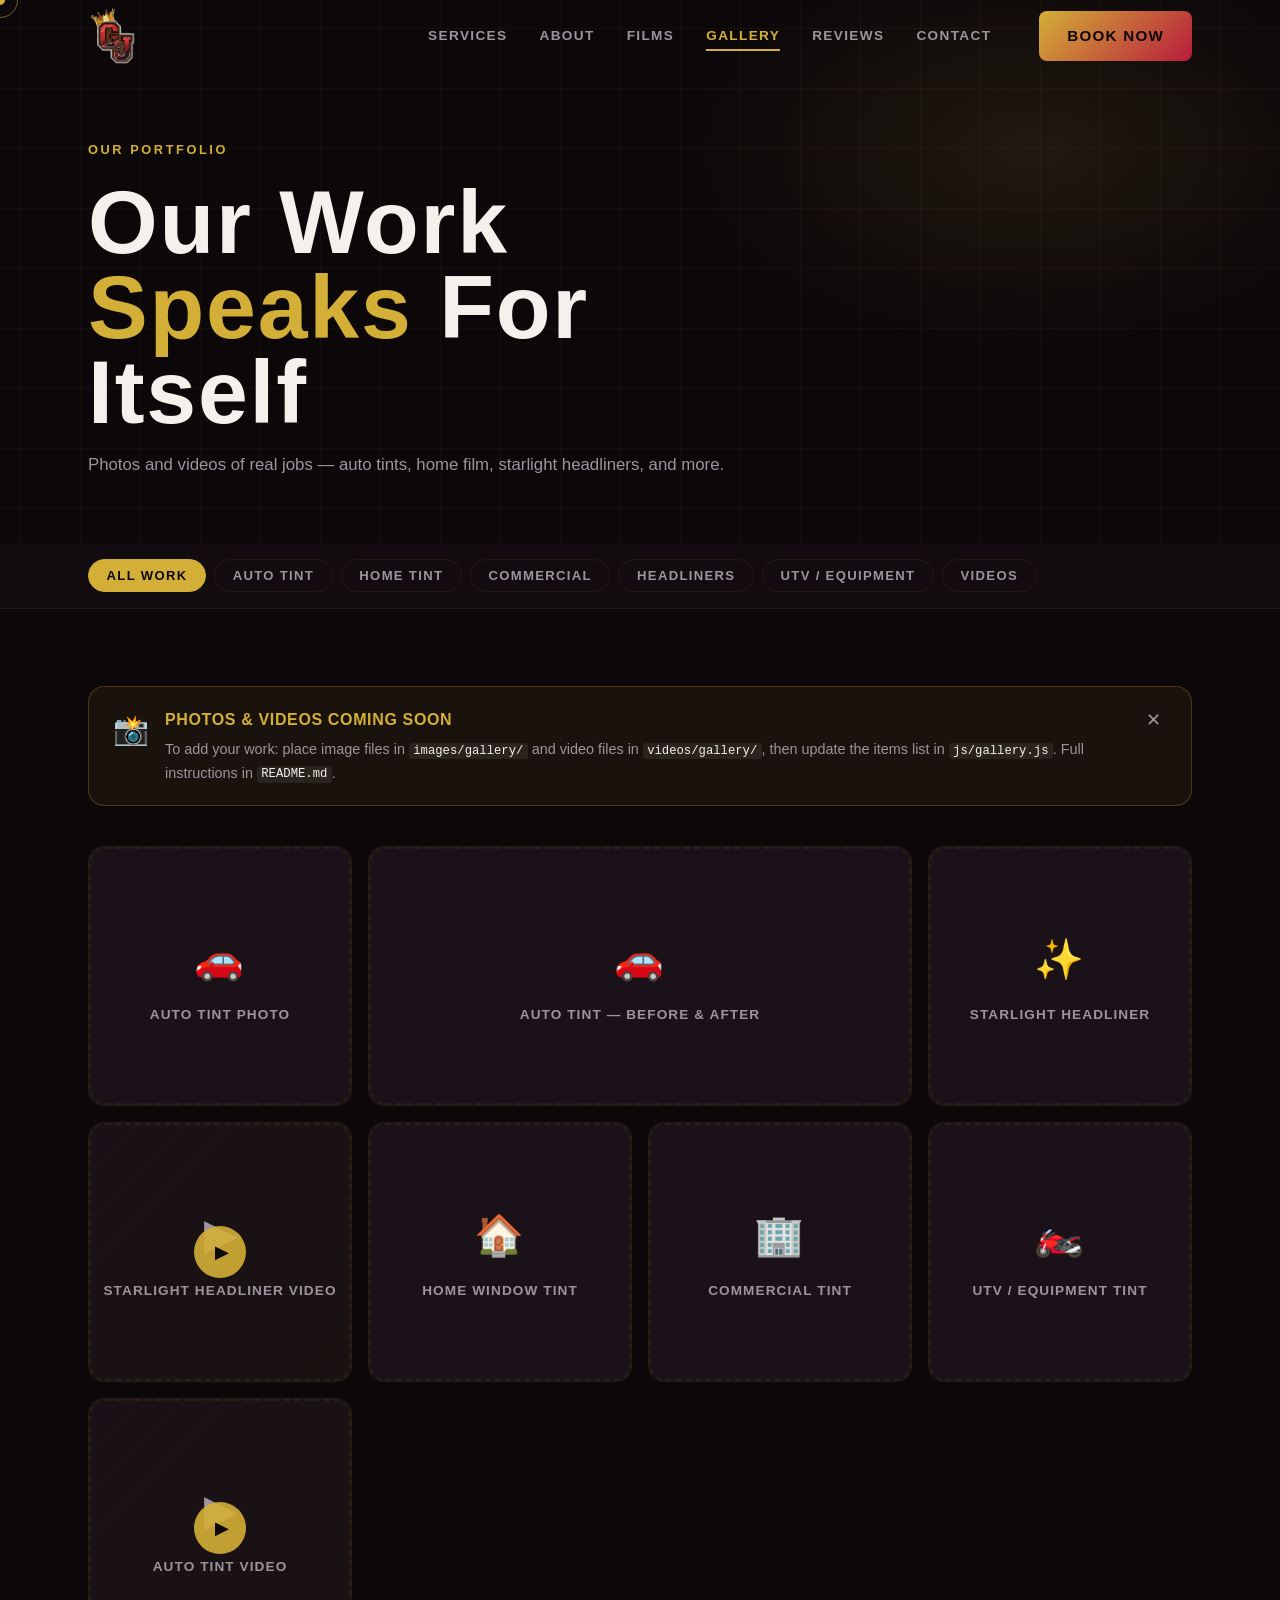
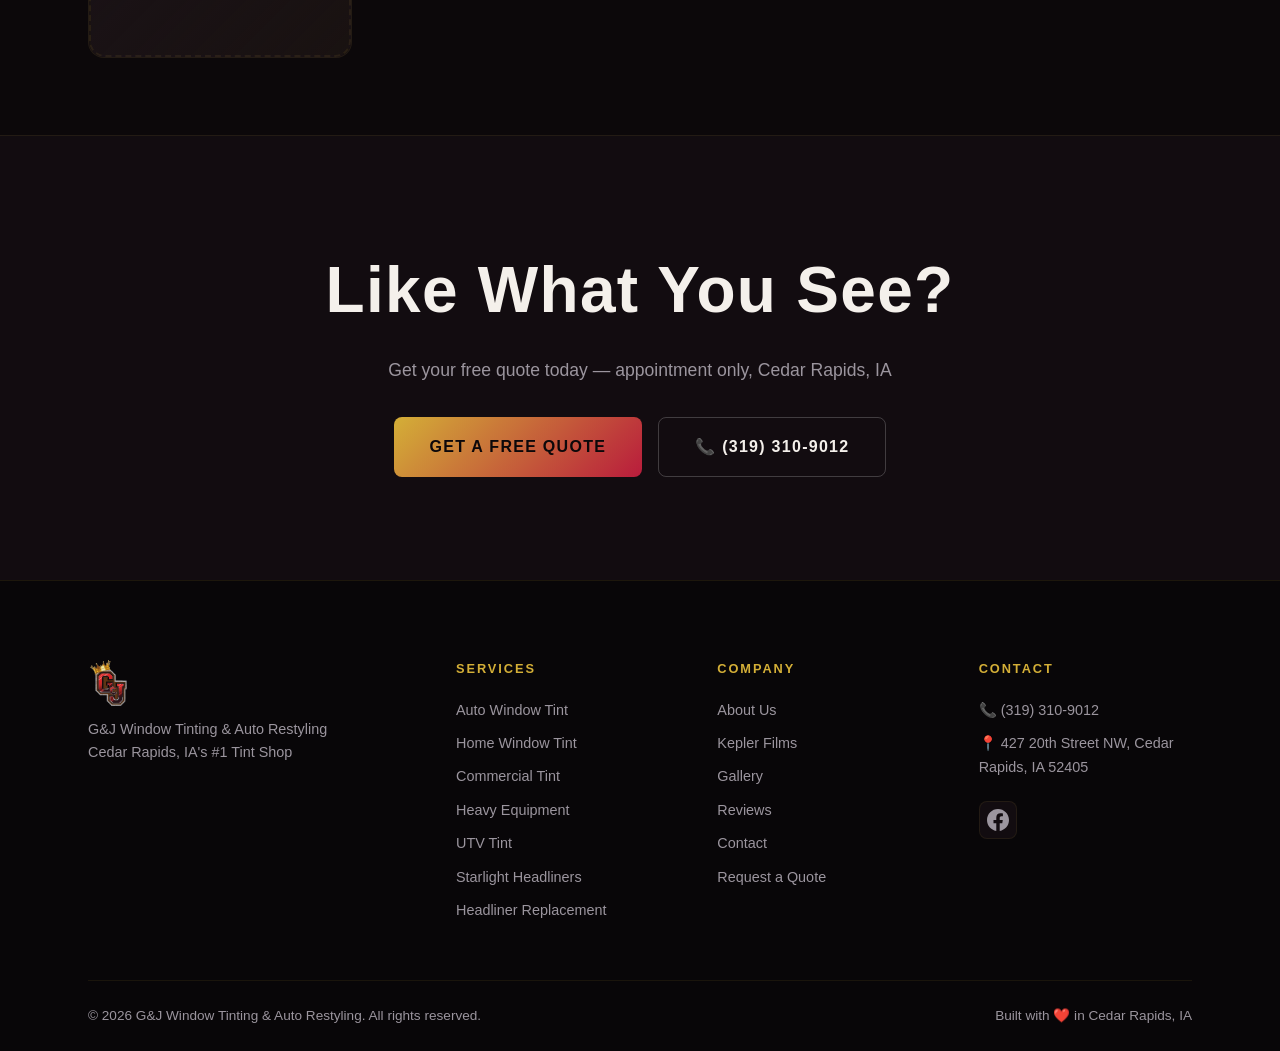
==== commit 59f2315c: "Navbar/footer: logo-only brand mark at /images/logo.png - Remove Window Tinting wordmark next to hea" ====
--- a/gallery.html
+++ b/gallery.html
@@ -49,8 +49,7 @@
   <header class="header scrolled" id="header">
     <div class="header__inner">
       <a href="/" class="header__logo">
-        <img src="/images/logo-gj.png" alt="G&J Window Tinting" class="header__logo-img" width="436" height="533" decoding="async" />
-        <span class="logo-text">Window Tinting</span>
+        <img src="/images/logo.png" alt="G&J Window Tinting" class="header__logo-img" decoding="async" />
       </a>
 
       <nav class="header__nav" id="nav">
@@ -263,7 +262,7 @@
     <div class="container">
       <div class="footer__inner">
         <div class="footer__brand">
-          <img src="/images/logo-gj.png" alt="G&J Window Tinting" class="footer__logo-img" width="436" height="533" decoding="async" />
+          <img src="/images/logo.png" alt="G&J Window Tinting" class="footer__logo-img" decoding="async" />
           <p>G&J Window Tinting & Auto Restyling</p>
           <p>Cedar Rapids, IA's #1 Tint Shop</p>
         </div>
--- a/css/style.css
+++ b/css/style.css
@@ -254,29 +254,23 @@
   gap: 2rem;
 }
 .header__logo {
-  display: flex; align-items: center; gap: 0.75rem;
+  display: flex;
+  align-items: center;
   flex-shrink: 0;
+  line-height: 0;
 }
 .header__logo-img {
-  height: 44px;
+  height: 45px;
   width: auto;
   display: block;
+  flex-shrink: 0;
   object-fit: contain;
 }
 @media (min-width: 640px) {
-  .header__logo-img { height: 52px; }
-}
-.logo-text {
-  font-family: var(--font-cond);
-  font-size: 0.75rem;
-  font-weight: 600;
-  letter-spacing: 0.15em;
-  text-transform: uppercase;
-  color: var(--clr-gray);
-  line-height: 1.2;
-  display: none;
-}
-@media (min-width: 640px) { .logo-text { display: block; } }
+  .header__logo-img {
+    height: 60px;
+  }
+}
 
 .header__nav {
   display: flex; gap: 2rem;
@@ -1020,14 +1014,11 @@
 @media (max-width: 500px) { .footer__inner { grid-template-columns: 1fr; } }
 
 .footer__logo-img {
-  height: 52px;
+  height: 50px;
   width: auto;
   display: block;
   margin-bottom: 0.65rem;
   object-fit: contain;
-}
-@media (min-width: 640px) {
-  .footer__logo-img { height: 60px; }
 }
 .footer__brand p { color: var(--clr-gray); font-size: 0.9rem; line-height: 1.6; }
 
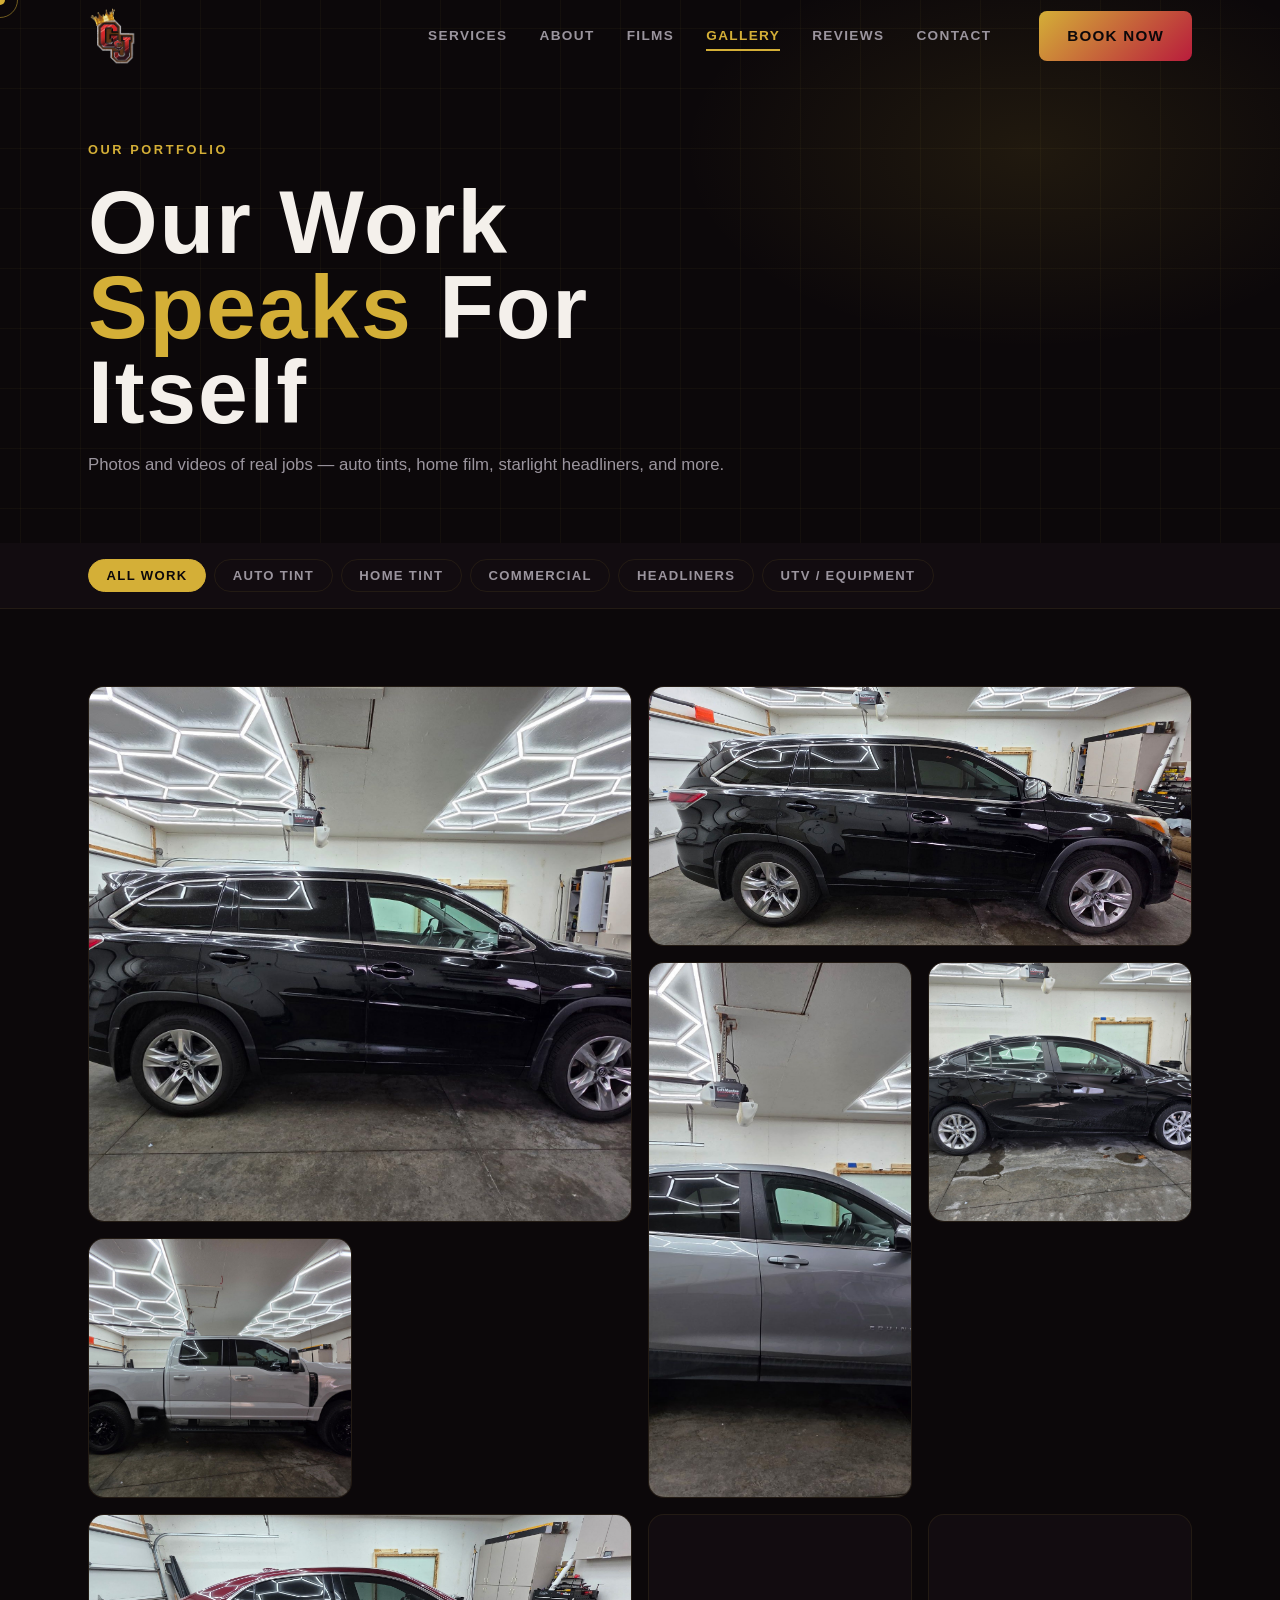
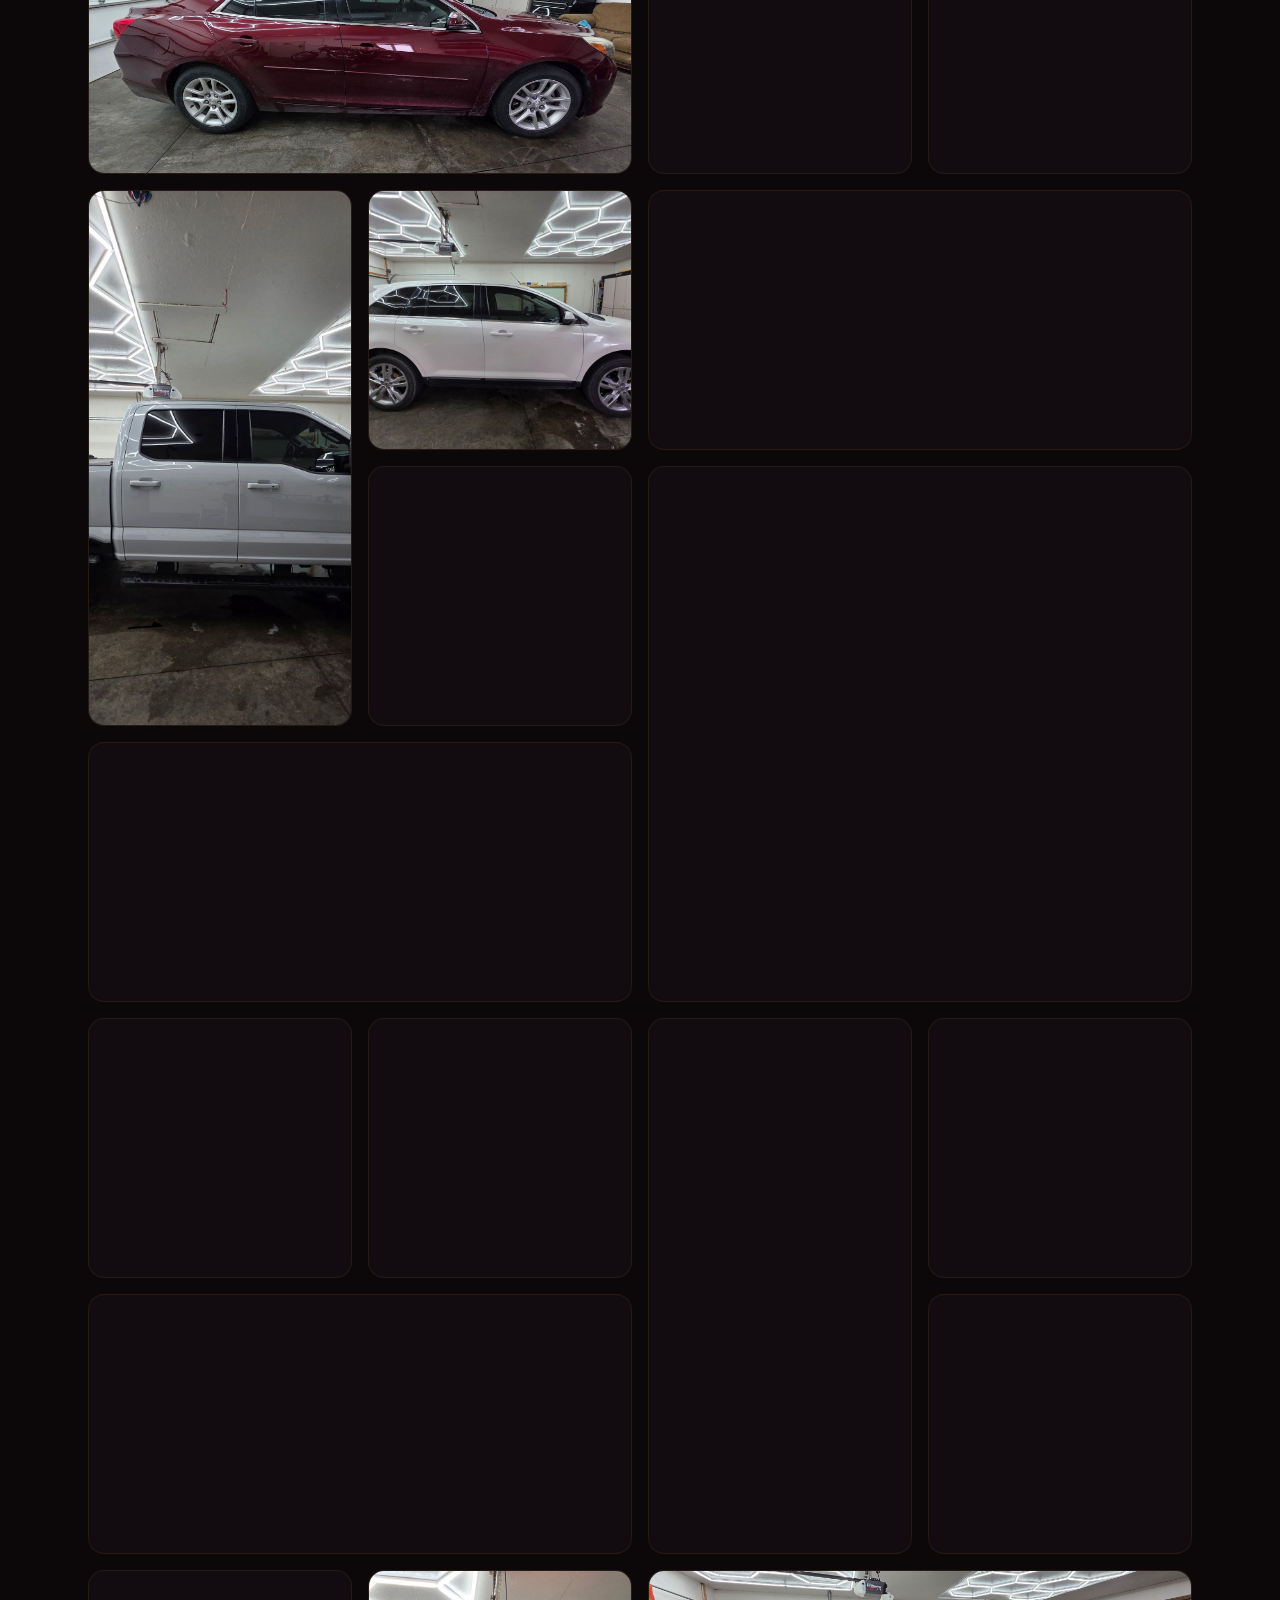
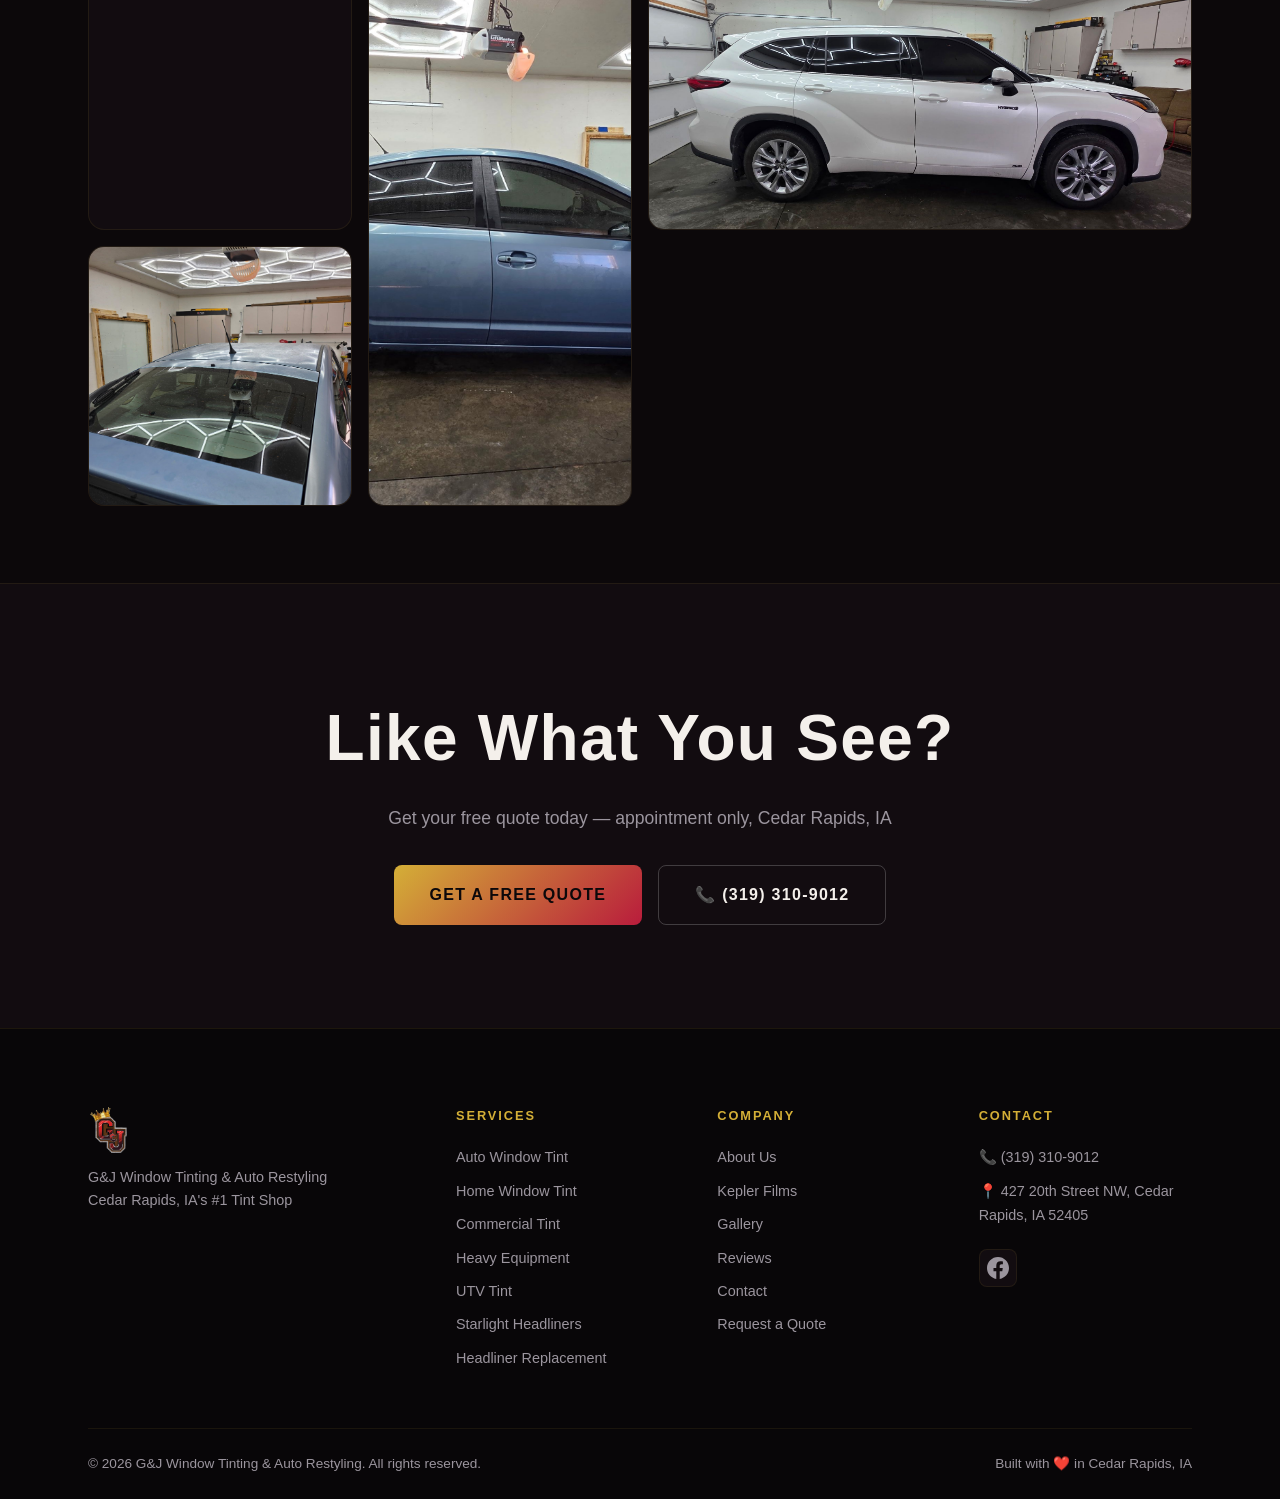
==== commit b6aef1d1: "Add Ceramic IR and Carbon IR film options and publish new auto tint gallery photos. This updates the" ====
--- a/gallery.html
+++ b/gallery.html
@@ -23,10 +23,8 @@
   <meta http-equiv="Referrer-Policy" content="strict-origin-when-cross-origin" />
 
   <!-- Favicons -->
-  <link rel="icon" type="image/x-icon" href="/favicon.ico" />
-  <link rel="icon" type="image/png" sizes="16x16" href="/favicon-16x16.png" />
-  <link rel="icon" type="image/png" sizes="32x32" href="/favicon-32x32.png" />
-  <link rel="apple-touch-icon" sizes="180x180" href="/apple-touch-icon.png" />
+  <link rel="icon" type="image/png" href="/images/logo.png" />
+  <link rel="apple-touch-icon" href="/images/logo.png" />
   <link rel="manifest" href="/site.webmanifest" />
   <meta name="theme-color" content="#0c080a" />
 
@@ -49,7 +47,7 @@
   <header class="header scrolled" id="header">
     <div class="header__inner">
       <a href="/" class="header__logo">
-        <img src="/images/logo.png" alt="G&J Window Tinting" class="header__logo-img" decoding="async" />
+        <img src="/images/logo.png" alt="G&J Window Tinting" class="header__logo-img" width="436" height="533" decoding="async" />
       </a>
 
       <nav class="header__nav" id="nav">
@@ -57,7 +55,7 @@
         <a href="/#about">About</a>
         <a href="/#films">Films</a>
         <a href="/gallery" class="active">Gallery</a>
-        <a href="/#reviews">Reviews</a>
+        <a href="/reviews">Reviews</a>
         <a href="/#contact">Contact</a>
       </nav>
 
@@ -104,7 +102,6 @@
         <button class="filter-btn" data-filter="commercial">Commercial</button>
         <button class="filter-btn" data-filter="headliner">Headliners</button>
         <button class="filter-btn" data-filter="utv">UTV / Equipment</button>
-        <button class="filter-btn" data-filter="video">Videos</button>
       </div>
     </div>
   </div>
@@ -113,12 +110,12 @@
   <section class="gallery-section">
     <div class="container">
 
-      <!-- Upload notice banner — remove this block once you add real photos -->
+      <!-- Gallery note -->
       <div class="gallery-notice" id="galleryNotice">
         <div class="gallery-notice__icon">📸</div>
         <div>
-          <strong>Photos & Videos Coming Soon</strong>
-          <p>To add your work: place image files in <code>images/gallery/</code> and video files in <code>videos/gallery/</code>, then update the items list in <code>js/gallery.js</code>. Full instructions in <code>README.md</code>.</p>
+          <strong>Fresh Tint Uploads Added</strong>
+          <p>New auto tint photos are now live, including Ceramic IR and Carbon IR shade options (2%, 5%, 15%, 20%, 35%, 50%).</p>
         </div>
         <button class="gallery-notice__close" id="noticeClose" aria-label="Dismiss">✕</button>
       </div>
@@ -140,19 +137,6 @@
           </div>
         </div>
 
-        <div class="gallery-item gallery-item--wide" data-category="auto" data-type="photo">
-          <div class="gallery-item__inner">
-            <div class="gallery-placeholder">
-              <span class="gallery-placeholder__icon">🚗</span>
-              <span>Auto Tint — Before &amp; After</span>
-            </div>
-            <div class="gallery-item__overlay">
-              <span class="gallery-item__label">Auto Tint</span>
-              <span class="gallery-item__zoom">🔍</span>
-            </div>
-          </div>
-        </div>
-
         <div class="gallery-item" data-category="headliner" data-type="photo">
           <div class="gallery-item__inner">
             <div class="gallery-placeholder">
@@ -166,19 +150,6 @@
           </div>
         </div>
 
-        <div class="gallery-item" data-category="headliner" data-type="video">
-          <div class="gallery-item__inner">
-            <div class="gallery-placeholder gallery-placeholder--video">
-              <span class="gallery-placeholder__icon">▶</span>
-              <span>Starlight Headliner Video</span>
-            </div>
-            <div class="gallery-item__overlay">
-              <span class="gallery-item__label">Video</span>
-              <span class="gallery-item__zoom">▶</span>
-            </div>
-          </div>
-        </div>
-
         <div class="gallery-item" data-category="home" data-type="photo">
           <div class="gallery-item__inner">
             <div class="gallery-placeholder">
@@ -214,19 +185,6 @@
             <div class="gallery-item__overlay">
               <span class="gallery-item__label">UTV / Equipment</span>
               <span class="gallery-item__zoom">🔍</span>
-            </div>
-          </div>
-        </div>
-
-        <div class="gallery-item" data-category="auto" data-type="video">
-          <div class="gallery-item__inner">
-            <div class="gallery-placeholder gallery-placeholder--video">
-              <span class="gallery-placeholder__icon">▶</span>
-              <span>Auto Tint Video</span>
-            </div>
-            <div class="gallery-item__overlay">
-              <span class="gallery-item__label">Video</span>
-              <span class="gallery-item__zoom">▶</span>
             </div>
           </div>
         </div>
@@ -262,7 +220,7 @@
     <div class="container">
       <div class="footer__inner">
         <div class="footer__brand">
-          <img src="/images/logo.png" alt="G&J Window Tinting" class="footer__logo-img" decoding="async" />
+          <img src="/images/logo.png" alt="G&J Window Tinting" class="footer__logo-img" width="436" height="533" decoding="async" />
           <p>G&J Window Tinting & Auto Restyling</p>
           <p>Cedar Rapids, IA's #1 Tint Shop</p>
         </div>
@@ -281,7 +239,7 @@
           <a href="/#about">About Us</a>
           <a href="/#films">Kepler Films</a>
           <a href="/gallery">Gallery</a>
-          <a href="/#reviews">Reviews</a>
+          <a href="/reviews">Reviews</a>
           <a href="/#contact">Contact</a>
           <a href="https://app.tintwiz.com/web/cs/anvk2jickwmayuk46wz1s5cshzbacwq8" target="_blank" rel="noopener noreferrer">Request a Quote</a>
         </div>
--- a/css/style.css
+++ b/css/style.css
@@ -261,6 +261,7 @@
 }
 .header__logo-img {
   height: 45px;
+  max-height: 45px;
   width: auto;
   display: block;
   flex-shrink: 0;
@@ -269,6 +270,7 @@
 @media (min-width: 640px) {
   .header__logo-img {
     height: 60px;
+    max-height: 60px;
   }
 }
 
@@ -909,7 +911,6 @@
 }
 .contact__social-btn:hover { border-color: var(--clr-accent); color: var(--clr-accent); }
 
-.contact__form { }
 .form-wrapper {
   background: var(--clr-bg-3);
   border: 1px solid var(--clr-border);
